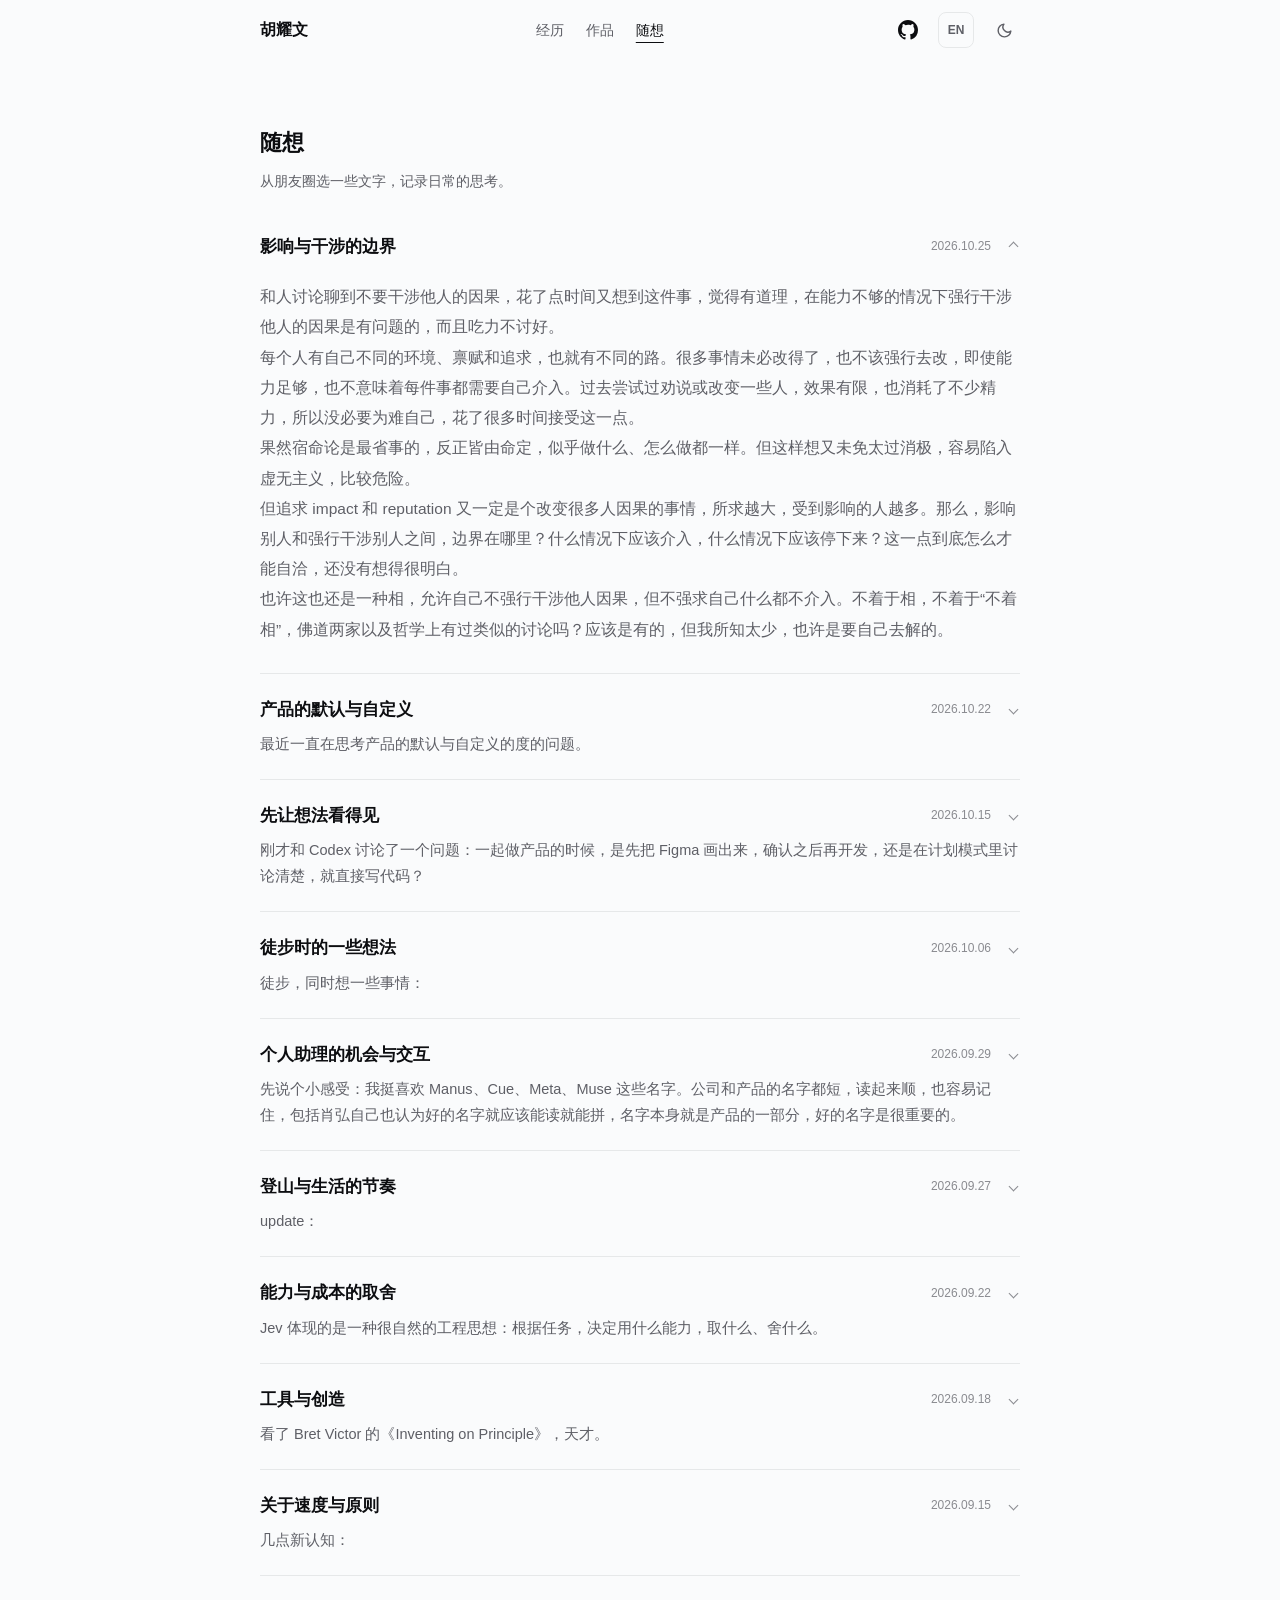
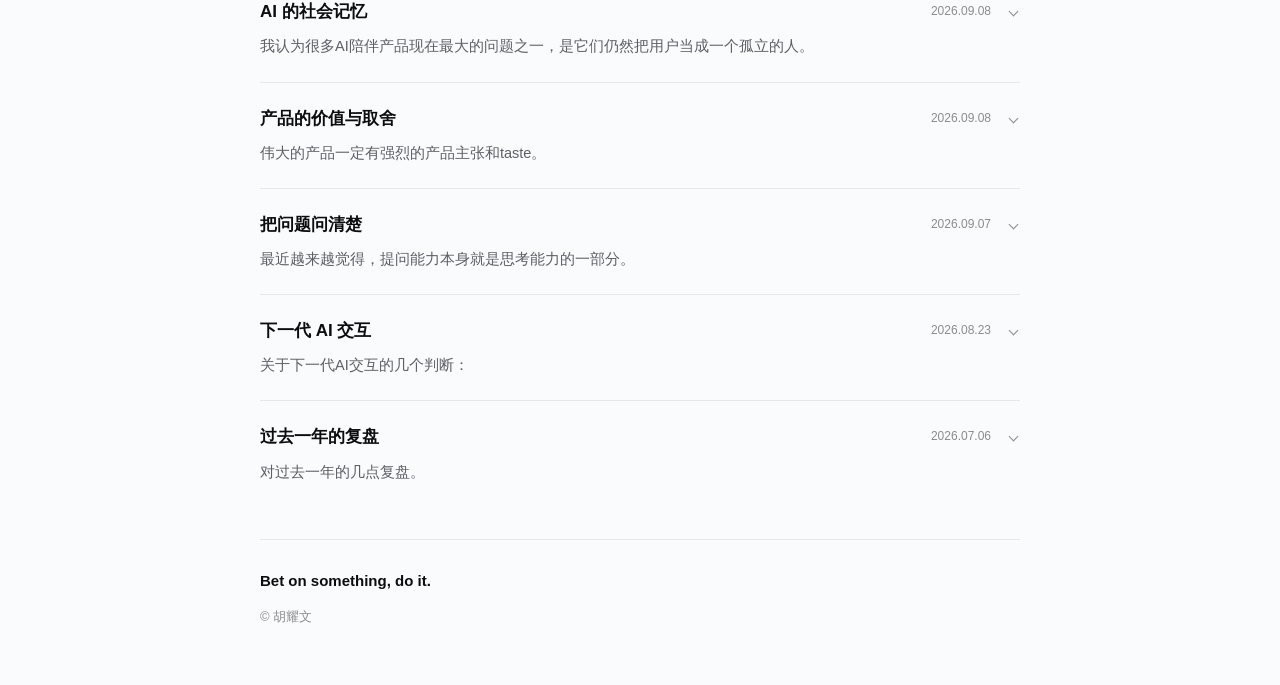
==== thoughts/index.html @ cf6e4b9c "Add GitHub source icon to online pages" ====
<!doctype html>
<html lang="zh-CN">
  <head>
    <meta charset="UTF-8" />
    <meta name="viewport" content="width=device-width, initial-scale=1" />
    <meta name="description" content="从朋友圈选一些文字，记录胡耀文日常的思考。" />
    <title>随想 · 胡耀文</title>
    <!-- assets:start -->
    <link rel="stylesheet" href="/styles/tokens.css?v=f0e6d8321e89" />
    <link rel="stylesheet" href="/styles/base.css?v=58b34f9e78c8" />
    <link rel="stylesheet" href="/styles/layout.css?v=3ab70abe4cf4" />
    <link rel="stylesheet" href="/styles/components.css?v=fc66fae0bd91" />
    <link rel="stylesheet" href="/styles/responsive.css?v=d655d90e8aed" />
    <link rel="stylesheet" href="/styles/editor.css?v=85f72cc7cdc1" />
    <script type="importmap">{"imports":{"/js/components/education.js":"/js/components/education.js?v=c0fd4ed070bd","/js/components/elsewhere.js":"/js/components/elsewhere.js?v=f04473ef3fe8","/js/components/experience.js":"/js/components/experience.js?v=8f7f2b656ea1","/js/components/footer.js":"/js/components/footer.js?v=6c1550f450aa","/js/components/header.js":"/js/components/header.js?v=c771551df5c7","/js/components/hero.js":"/js/components/hero.js?v=8785eb68808b","/js/components/projects.js":"/js/components/projects.js?v=da0c649078fe","/js/components/theme.js":"/js/components/theme.js?v=0080189e8633","/js/components/thoughts.js":"/js/components/thoughts.js?v=fadeb049f061","/js/data.js":"/js/data.js?v=9f3395044285","/js/editor.js":"/js/editor.js?v=6a5486670264","/js/i18n.js":"/js/i18n.js?v=1fff15296297","/js/main.js":"/js/main.js?v=7e9c7d4b2b41","/js/pages.js":"/js/pages.js?v=9f2a9748281f"}}</script>
    <!-- assets:end -->
    <script>
      const savedTheme = localStorage.getItem("theme");
      if (savedTheme === "dark" || savedTheme === "light") document.documentElement.dataset.theme = savedTheme;
    </script>
  </head>
  <body data-page="thoughts">
    <div id="app" style="--editor-accent:#0c0d10;--editor-card-radius:14px;--editor-section-space:64px"><!-- prerender:start -->
    <header class="site-header">
      <nav class="shell nav" aria-label="主导航" data-i18n-aria-label="nav.label">
        <a class="brand" href="/" data-page-link aria-label="胡耀文 · 经历首页" data-i18n="nav.brand" data-i18n-aria-label="nav.home">胡耀文</a>
        <div class="nav-links">
          <a href="/" data-page-link data-i18n="nav.experience">经历</a>
          <a href="/work/" data-page-link data-i18n="nav.work">作品</a>
          <a href="/thoughts/" aria-current="page" data-page-link data-i18n="nav.thoughts">随想</a>
        </div>
        <div class="nav-tools">
          <a class="github-source" href="https://github.com/yaowenhu-pm/yaowenhu-pm.github.io" target="_blank" rel="noopener noreferrer" aria-label="在 GitHub 查看项目源码（新标签页）" title="GitHub · 项目源码"><svg viewBox="0 0 16 16" width="20" height="20" fill="currentColor" aria-hidden="true"><path d="M8 0C3.58 0 0 3.58 0 8c0 3.54 2.29 6.53 5.47 7.59.4.07.55-.17.55-.38 0-.19-.01-.82-.01-1.49-2.01.37-2.53-.49-2.69-.94-.09-.23-.48-.94-.82-1.13-.28-.15-.68-.52-.01-.53.63-.01 1.08.58 1.23.82.72 1.21 1.87.87 2.33.66.07-.52.28-.87.51-1.07-1.78-.2-3.64-.89-3.64-3.95 0-.87.31-1.59.82-2.15-.08-.2-.36-1.02.08-2.12 0 0 .67-.21 2.2.82A7.65 7.65 0 0 1 8 3.86c.68 0 1.36.09 2 .27 1.53-1.04 2.2-.82 2.2-.82.44 1.1.16 1.92.08 2.12.51.56.82 1.27.82 2.15 0 3.07-1.87 3.75-3.65 3.95.29.25.54.73.54 1.48 0 1.07-.01 1.93-.01 2.2 0 .21.15.46.55.38A8.01 8.01 0 0 0 16 8c0-4.42-3.58-8-8-8Z"/></svg></a>
          <button class="language-toggle" type="button" aria-label="Switch to English" lang="en" title="Switch to English">EN</button>

    <button class="theme-toggle" type="button" aria-label="切换深浅色模式" data-i18n-aria-label="theme.label">
      <svg class="icon-moon" width="17" height="17" viewBox="0 0 24 24" fill="none" stroke="currentColor" stroke-width="2" stroke-linecap="round" stroke-linejoin="round" aria-hidden="true"><path d="M21 12.79A9 9 0 1 1 11.21 3 7 7 0 0 0 21 12.79z"/></svg>
      <svg class="icon-sun" width="17" height="17" viewBox="0 0 24 24" fill="none" stroke="currentColor" stroke-width="2" stroke-linecap="round" stroke-linejoin="round" aria-hidden="true"><circle cx="12" cy="12" r="4"/><path d="M12 2v2M12 20v2M4.93 4.93l1.41 1.41M17.66 17.66l1.41 1.41M2 12h2M20 12h2M4.93 19.07l1.41-1.41M17.66 6.34l1.41-1.41"/></svg>
    </button>
        </div>
      </nav>
    </header><main>
    <section id="thoughts" class="shell section thoughts" aria-labelledby="thoughts-title">
      <div class="section-heading">
        <h1 id="thoughts-title" data-i18n="thoughts.title">随想</h1>
        <p class="thoughts-intro" data-i18n="thoughts.intro">从朋友圈选一些文字，记录日常的思考。</p>
        <p class="thoughts-language-note" data-english-only data-i18n="thoughts.languageNote" hidden>英文由中文原文翻译。</p>
      </div>
      <div class="thought-list">
      <article class="thought-item" lang="zh-CN">
        <details class="thought" id="note-20261025-aa5dc865" open>
          <summary class="thought-summary">
            <span class="thought-heading">
              <span class="thought-title">影响与干涉的边界</span>
              <time datetime="2026-10-25">2026.10.25</time>
              <span class="thought-chevron" aria-hidden="true"></span>
            </span>
            <span class="thought-excerpt">和人讨论聊到不要干涉他人的因果，花了点时间又想到这件事，觉得有道理，在能力不够的情况下强行干涉他人的因果是有问题的，而且吃力不讨好。</span>
          </summary>
          <div class="thought-body">和人讨论聊到不要干涉他人的因果，花了点时间又想到这件事，觉得有道理，在能力不够的情况下强行干涉他人的因果是有问题的，而且吃力不讨好。
每个人有自己不同的环境、禀赋和追求，也就有不同的路。很多事情未必改得了，也不该强行去改，即使能力足够，也不意味着每件事都需要自己介入。过去尝试过劝说或改变一些人，效果有限，也消耗了不少精力，所以没必要为难自己，花了很多时间接受这一点。
果然宿命论是最省事的，反正皆由命定，似乎做什么、怎么做都一样。但这样想又未免太过消极，容易陷入虚无主义，比较危险。
但追求 impact 和 reputation 又一定是个改变很多人因果的事情，所求越大，受到影响的人越多。那么，影响别人和强行干涉别人之间，边界在哪里？什么情况下应该介入，什么情况下应该停下来？这一点到底怎么才能自洽，还没有想得很明白。
也许这也还是一种相，允许自己不强行干涉他人因果，但不强求自己什么都不介入。不着于相，不着于“不着相”，佛道两家以及哲学上有过类似的讨论吗？应该是有的，但我所知太少，也许是要自己去解的。</div>
        </details>
      </article>
      <article class="thought-item" lang="zh-CN">
        <details class="thought" id="note-20261022-c4b2ccc4">
          <summary class="thought-summary">
            <span class="thought-heading">
              <span class="thought-title">产品的默认与自定义</span>
              <time datetime="2026-10-22">2026.10.22</time>
              <span class="thought-chevron" aria-hidden="true"></span>
            </span>
            <span class="thought-excerpt">最近一直在思考产品的默认与自定义的度的问题。</span>
          </summary>
          <div class="thought-body">最近一直在思考产品的默认与自定义的度的问题。
过去我们一直习惯于产品已经被定义好用户来使用，但这真的是对的吗？
今天开发和测试的成本已经极大降低了，我们是否有能力让产品留给用户一部分自定义的权利呢？允许用户在一定范围内选择自己想要的样式和设计，和过去的推荐算法一样，用户本身也是产品的一部分，但我们把一个个人标签和向量化未免又太冷漠，会不会有更好的形式呢？
我想会的。</div>
        </details>
      </article>
      <article class="thought-item" lang="zh-CN">
        <details class="thought" id="note-20261015-4c8ef45b">
          <summary class="thought-summary">
            <span class="thought-heading">
              <span class="thought-title">先让想法看得见</span>
              <time datetime="2026-10-15">2026.10.15</time>
              <span class="thought-chevron" aria-hidden="true"></span>
            </span>
            <span class="thought-excerpt">刚才和 Codex 讨论了一个问题：一起做产品的时候，是先把 Figma 画出来，确认之后再开发，还是在计划模式里讨论清楚，就直接写代码？</span>
          </summary>
          <div class="thought-body">刚才和 Codex 讨论了一个问题：一起做产品的时候，是先把 Figma 画出来，确认之后再开发，还是在计划模式里讨论清楚，就直接写代码？
我还是倾向于，新页面、新流程，先看原型。
很多讨论其实是不直观的。同样一句“上传材料之后进入研究”，我想象的页面和 AI 理解的页面，可能差了很远。文字上都觉得说清楚了，真正看到东西，才发现这里不对，那里也不顺。
而且有些需求，确实要看到、用到之后，才知道自己想要什么。入口放在哪里，哪些信息应该先出现，点完之后下一步做什么，亲手走一遍，比来回解释容易得多。
但也没必要什么都先画 Figma。改个文案、调个间距，直接改了看就好。AI 对话、文件处理这些，则要尽早拿真实材料跑。原型里的回答可以很漂亮，真正上传自己的文件之后好不好用，还得另外验证。
所以我现在比较认可的方式是：先说清楚目标，把接下来要做的那一段画出来，串起一条能体验的流程，确认之后开发，再用真实功能验收。小步往前走，不用等整个产品都设计完。
AI 把实现的速度提上来之后，我觉得产品经理更需要练习具化：把一句话里的想法，变成双方都能看见、能操作、能判断的东西。
抽象很重要，具化也很重要。很多分歧，放到一个具体页面上，就容易聊清楚了。</div>
        </details>
      </article>
      <article class="thought-item" lang="zh-CN">
        <details class="thought" id="note-20261006-45f0113c">
          <summary class="thought-summary">
            <span class="thought-heading">
              <span class="thought-title">徒步时的一些想法</span>
              <time datetime="2026-10-06">2026.10.06</time>
              <span class="thought-chevron" aria-hidden="true"></span>
            </span>
            <span class="thought-excerpt">徒步，同时想一些事情：</span>
          </summary>
          <div class="thought-body">徒步，同时想一些事情：
1. 山是爬不完的，顶点不是终点。此山更在重山外。
2. 终于知道登山棍有什么用了。
3. 人类住在平原果然是有道理的。
4. 人生可以有很多条支线，但在某个当下，有且只能有一条主线，注意力是有限的。
5. 除了喜欢擅长相信，还有什么比较重要呢，也许是心气和运气吧。
6. 为结果负责，不是过程。
7. 要解的问题越清晰越好，需求越清晰越好，能想清楚就一定能写清楚，模糊的问题只能得到模糊的回答。
8. 抽象是一种很重要的能力，具化则是一种更重要的能力。
9. 不同领域的人做的事情其实差不太多，从不同的方向去触碰和拓展人类和世界的边界。
10. 模型的三驾马车是数据、算力、算法，对个人是环境、智商、方法论，对组织是资源、人才、文化。
11. 组织内context共享是一个极有价值，一定需要也一定会被解的产品和工程问题。同时，这也是一个管理问题。
12. 怎么才能更好地提高沟通效率呢？A2A是一个好解法吗？
13. 陆铭老师也许是对的，在集聚中走向平衡，取消户籍限制，发展超大城市，人口进一步流动，这样中西部才会人口变少而人均资源变多，进而达到各区域人均GDP的平衡。
14. 搭建全球范围内的车联网，车之间可以互相通信并知道对方的位置，尽可能采用成熟的全自动驾驶，或许会是一个解决运力分配和堵车问题的好的解法，当然，像国庆这种集中出行也还是会堵，但我们也许可以比较好地解大部分场景和大部分问题。btw，一个也许更有想象力的问题，什么时候汽车这种交通工具才能消失掉？</div>
        </details>
      </article>
      <article class="thought-item" lang="zh-CN">
        <details class="thought" id="note-20260929-0201ff77">
          <summary class="thought-summary">
            <span class="thought-heading">
              <span class="thought-title">个人助理的机会与交互</span>
              <time datetime="2026-09-29">2026.09.29</time>
              <span class="thought-chevron" aria-hidden="true"></span>
            </span>
            <span class="thought-excerpt">先说个小感受：我挺喜欢 Manus、Cue、Meta、Muse 这些名字。公司和产品的名字都短，读起来顺，也容易记住，包括肖弘自己也认为好的名字就应该能读就能拼，名字本身就是产品的一部分，好的名字是很重要的。</span>
          </summary>
          <div class="thought-body">先说个小感受：我挺喜欢 Manus、Cue、Meta、Muse 这些名字。公司和产品的名字都短，读起来顺，也容易记住，包括肖弘自己也认为好的名字就应该能读就能拼，名字本身就是产品的一部分，好的名字是很重要的。
产品本身，我相信移动端一定会出现一个很大的个人助理机会，但我还不确定是不是现在。需求肯定存在，问题是当下的能力、成本和使用习惯，是否已经足以支撑它成为一个大众产品。对 Meta 这样的大厂来说，现在投入也合理，它有资源提前做产品、培养市场。但从眼下的商业化来看，企业和开发者场景的付费逻辑还是更清晰，尤其是 Anthropic。
Meta 的优势是它已经掌握了社交入口，有机会把现有用户带到 Muse。但有入口和能把个人助理跑出来，仍然是两件事，这个还需要继续看。
我也不认为 Codex、Claude Code 这类产品在 PC 上形成的使用范式，可以直接搬到移动端。它们最初切的是高价值工作场景，用户有明确任务，也愿意花时间使用和检查结果。手机上的日常需求更碎，用户未必愿意用同样的方式和 AI 打交道。
与此同时，我还在想另一个问题：AI 时代的“抖音”在哪里？移动互联网的大机会不只来自效率工具，也来自娱乐和社交。AI 的消费产品如果始终围绕“帮我省时间”，可能还没有覆盖全部机会。视频也未必是最后的形态，AI 会不会带来一种新的、让人愿意参与的体验？这个我还没想清楚。
Cue 里面，我很认同让 Agent 拥有持续身份这件事。它可以有自己的邮箱、电话、账户和预算，在授权范围内注册服务、联系别人、推进事务。这样它才能持续参与外部世界。这也会把问题推向人与 Agent 的关系：如果 Agent 的能力越来越强，数量又远多于人，我们该怎么与它们协作和相处？
但多 Agent 群聊这个交互，我暂时没太理解。什么事情需要我把几个 Agent 拉进群里聊？用户真的喜欢看它们互相讨论吗？
对我来说，更自然的方式是把任务委托出去，它做完以后给我结果，遇到需要我决定的地方再来找我。内部可以由多个 Agent 分工，但我未必需要参与它们的协作过程。就像思考链，刚开始可能会看，熟悉之后也不会一直盯着。需要时能查看过程，我觉得有价值；把过程变成日常需要关注的内容，就未必了。
二维码也是类似的问题。如果我已经到了餐厅，再扫码让 Agent 点餐，它比现有方式好在哪里？我更期待的是：它了解我的口味和忌口，帮我选一家餐厅，提前订好位置或餐，后面有变更也能继续处理。
所以我猜，二维码可能只是 Cue 选的一个切入口。它更大的方向，应该是让各种服务变得对 Agent 友好。网站、小程序、二维码、API、MCP，都可以是服务入口；扫过一次建立联系之后，也可以长期保留，不必每次到现场重新开始。
人表达需求，Agent 去发现、选择和使用服务，替人完成原来需要在不同图形界面里操作的事情。我觉得这比“每个二维码背后放一个 Agent”本身更值得关注。
​以上为口述内容，由codex整理。</div>
        </details>
      </article>
      <article class="thought-item" lang="zh-CN">
        <details class="thought" id="note-20260927-4be61e04">
          <summary class="thought-summary">
            <span class="thought-heading">
              <span class="thought-title">登山与生活的节奏</span>
              <time datetime="2026-09-27">2026.09.27</time>
              <span class="thought-chevron" aria-hidden="true"></span>
            </span>
            <span class="thought-excerpt">update：</span>
          </summary>
          <div class="thought-body">update：
遇见同学们在唱歌，真好，时间很重要，有很多事情要做，但也许应该留一些时间去浪费，不然生活就太没意思了。Work while you work, play while you play.
去爬山，想到工作也许就像登山一样，知道哪里急哪里缓，用什么样的节奏，和谁一起登山。
快好还是慢好呢，不知道，因为大家要登的山不一样呀。
某个路口堵着呢，就像是技术或者别的什么门槛，要么花钱买票（人、技术、渠道、关系、资源），要么换条路绕过去，也许还有索道什么的。
有的山可能是没有这样的路口的，有的山可能很多，上山也可能不止一条路，下山也是。
此外收到了脉脉送的中秋礼盒，咖啡杯，还有一只LABUBU！开心～</div>
        </details>
      </article>
      <article class="thought-item" lang="zh-CN">
        <details class="thought" id="note-20260922-0e8a1930">
          <summary class="thought-summary">
            <span class="thought-heading">
              <span class="thought-title">能力与成本的取舍</span>
              <time datetime="2026-09-22">2026.09.22</time>
              <span class="thought-chevron" aria-hidden="true"></span>
            </span>
            <span class="thought-excerpt">Jev 体现的是一种很自然的工程思想：根据任务，决定用什么能力，取什么、舍什么。</span>
          </summary>
          <div class="thought-body">Jev 体现的是一种很自然的工程思想：根据任务，决定用什么能力，取什么、舍什么。
有些事情传统软件工程已经优化得很好，甚至不应该用模型。有些事情需要理解语义，但可选动作有限，可以用专门的模型判断。碰到复杂推理和未知情况，再调用更强的能力。
这和公司里的分工很像：能在一线解决的事情就地处理，解决不了的再往上交。什么事情都上报老板，公司很难高效运转。Agent 也没有必要每一步都调用最强的模型。
GUI 也是一个很好的联想。按钮、菜单、表单，通过图形界面把有限的选择呈现给人。人看当前状态，判断一下、点击一下、填写一下，再继续。Agent 也可以利用这样的结构。
但按钮是固定的，该点哪个仍然依赖 context。它要知道正在做什么、之前发生了什么、这一步希望得到什么结果。问题和选项本身，也需要被认真定义。
当这些判断今天做一万次，明天再做一万次，取舍和优化就变得重要了。想让顶级智能每个人都能用到，必须考虑成本。
准确说，不应该叫便宜，应该叫经济。把可靠性、延迟、出错和维护一起算进去，让足够好的能力能够被高频使用，才会带来普及。</div>
        </details>
      </article>
      <article class="thought-item" lang="zh-CN">
        <details class="thought" id="note-20260918-89e49c6d">
          <summary class="thought-summary">
            <span class="thought-heading">
              <span class="thought-title">工具与创造</span>
              <time datetime="2026-09-18">2026.09.18</time>
              <span class="thought-chevron" aria-hidden="true"></span>
            </span>
            <span class="thought-excerpt">看了 Bret Victor 的《Inventing on Principle》，天才。</span>
          </summary>
          <div class="thought-body">看了 Bret Victor 的《Inventing on Principle》，天才。
他能察觉那些大家早已习惯、甚至不再认为是问题的限制，又能亲手做出一个不同的世界，让你看见：原来不必如此。
“创作者需要与正在创造的东西建立即时联系。”好的工具让人看见变化，也让想法在尝试中生长。很多想法没能成为现实，可能只是工具让它们太难被表达。
我们一直在问：“怎样让 AI 更顺畅地完成任务？”沿着 Bret 的思路，还应该追问：这个工具，有没有让人更容易理解、尝试，并产生原本不会产生的想法？</div>
        </details>
      </article>
      <article class="thought-item" lang="zh-CN">
        <details class="thought" id="note-20260915-1e206bc0">
          <summary class="thought-summary">
            <span class="thought-heading">
              <span class="thought-title">关于速度与原则</span>
              <time datetime="2026-09-15">2026.09.15</time>
              <span class="thought-chevron" aria-hidden="true"></span>
            </span>
            <span class="thought-excerpt">几点新认知：</span>
          </summary>
          <div class="thought-body">几点新认知：
1.不要错误估计做到高标准真正需要的时间。
2.速度应该用于验证方向，而不是强迫复杂事情在不现实的时间里成熟。
3.克制不是原则，明确自己相信什么之后做出的取舍才是原则。
4.原则是为目标服务的；当维护原则本身开始压过目标，原则就变成了相。</div>
        </details>
      </article>
      <article class="thought-item" lang="zh-CN">
        <details class="thought" id="note-20260908-ba5f0f86">
          <summary class="thought-summary">
            <span class="thought-heading">
              <span class="thought-title">AI 的社会记忆</span>
              <time datetime="2026-09-08">2026.09.08</time>
              <span class="thought-chevron" aria-hidden="true"></span>
            </span>
            <span class="thought-excerpt">我认为很多AI陪伴产品现在最大的问题之一，是它们仍然把用户当成一个孤立的人。</span>
          </summary>
          <div class="thought-body">我认为很多AI陪伴产品现在最大的问题之一，是它们仍然把用户当成一个孤立的人。
现在的AI会记住用户喜欢什么、讨厌什么、叫什么名字，以及过去说过什么，这些可以被称为个人记忆。但真实的人并不是一个固定的profile，更像是一个不断处于各种关系中的节点。
马克思说人的本质不是单个人所固有的抽象物，在其现实性上，它是一切社会关系的总和。这句话放到AI产品上，可能有一个很直接的启发：下一代AI需要理解的，也许不只是“用户是谁”，而是他正在和谁发生关系，在这段关系中承担什么角色，这段关系过去发生过什么，又正在如何变化。
所以比个人记忆更高级的，可能是社会记忆。
AI不仅知道“我喜欢AI”，还应该逐渐理解“我现在和谁一起工作，他们分别负责什么，我对谁有信任，我和谁存在分歧，这段关系过去发生过什么变化”，甚至知道“我在不同关系中分别承担什么角色”。这才是真正的social context。
同一个人在面对朋友、父母、老板、恋人时，并不是完全相同的自己。一个人是谁，也不应该只由年龄、职业、兴趣和历史聊天记录定义，而是在不同的关系、角色、场景和时间中不断变化。
所以我认为，下一代AI的context不应该只是用户历史聊天记录，而应该逐渐变成：
用户×人物×关系×场景×时间×目标
这背后可能对应着AI理解能力的一次跃迁：
从理解文本，到理解人，再到理解人所处的关系。
互联网时代，我们习惯把人抽象成用户；但AI如果真的要成为长期存在于人生活中的智能体，它最终需要理解的，可能不是一个静态的user profile，而是一个不断变化的、由社会关系构成的人。
人的本质不是一组标签，人的context也不应该只是一段聊天记录。</div>
        </details>
      </article>
      <article class="thought-item" lang="zh-CN">
        <details class="thought" id="note-20260908-bc4adea5">
          <summary class="thought-summary">
            <span class="thought-heading">
              <span class="thought-title">产品的价值与取舍</span>
              <time datetime="2026-09-08">2026.09.08</time>
              <span class="thought-chevron" aria-hidden="true"></span>
            </span>
            <span class="thought-excerpt">伟大的产品一定有强烈的产品主张和taste。</span>
          </summary>
          <div class="thought-body">伟大的产品一定有强烈的产品主张和taste。
但真正需要偏执的，不是对自己每一个判断都偏执，而是对少数核心原则偏执，对事实保持谦逊。
产品最底层的第一性不是简洁、易用或者优雅，而是价值：用户为什么要用你，你到底让他从什么状态变到了什么更好的状态。
简洁和易用其实可以从这里推出来。用户为了获得价值，需要付出时间、学习成本、注意力、操作步骤、决策成本和风险。好的产品，就是尽可能降低这些不必要的成本，把复杂度留给自己，而不是暴露给用户。
除此之外还有一致性、可靠性和取舍。一个产品应该让用户逐渐形成稳定的预期，应该在关键时刻值得信任，也必须明确知道什么不做。产品永远有trade-off，taste很大一部分就是知道应该牺牲什么。
优雅反而不是第一性。优雅更像是这些东西都做对以后自然出现的结果：背后极其复杂，但用户用起来觉得本来就应该这样。
所以伟大的产品不一定都有乔布斯式的个人风格，但一定有鲜明的选择。
对原则偏执，对事实谦逊。</div>
        </details>
      </article>
      <article class="thought-item" lang="zh-CN">
        <details class="thought" id="note-20260907-e3441f9f">
          <summary class="thought-summary">
            <span class="thought-heading">
              <span class="thought-title">把问题问清楚</span>
              <time datetime="2026-09-07">2026.09.07</time>
              <span class="thought-chevron" aria-hidden="true"></span>
            </span>
            <span class="thought-excerpt">最近越来越觉得，提问能力本身就是思考能力的一部分。</span>
          </summary>
          <div class="thought-body">最近越来越觉得，提问能力本身就是思考能力的一部分。
好问题不一定长，但提问之前往往已经完成了大量思考：我现在在哪、目标是什么、有什么约束、自己的判断是什么、真正不确定的又是什么。
最差的问题是把一个巨大的模糊问题直接扔给别人，让别人替自己定义问题。
好问题则是自己已经走了很远，只剩下一个真正不知道的地方。
context+goal+constraint+hypothesis+ask，很多时候问题问清楚了，答案已经出来一半了。</div>
        </details>
      </article>
      <article class="thought-item" lang="zh-CN">
        <details class="thought" id="note-20260823-848af7ee">
          <summary class="thought-summary">
            <span class="thought-heading">
              <span class="thought-title">下一代 AI 交互</span>
              <time datetime="2026-08-23">2026.08.23</time>
              <span class="thought-chevron" aria-hidden="true"></span>
            </span>
            <span class="thought-excerpt">关于下一代AI交互的几个判断：</span>
          </summary>
          <div class="thought-body">关于下一代AI交互的几个判断：
1. context的终局问题可能不是不够长，而是太多。
当AI可以持续读取屏幕、语音、位置、邮件、日历和历史行为后，核心能力会从context length转向context selection：什么该记，什么该忘，什么该在此刻被想起。
2. ignore可能是agent最重要的能力之一。
环境智能体每天可以感知海量事件，但真正值得提醒人的可能只有几个。知道什么时候不说话、不行动，可能比回答得更聪明更难。
3. 推荐系统之后，可能会出现attention system。
推荐系统解决“海量内容里什么值得看”，attention system解决“海量context里什么值得进入人的注意力”。前者分发内容，后者分发注意力，甚至决定行动。
4. 端侧模型的重要价值可能不是回答问题，而是成为context gateway。
持续感知、筛选和压缩环境信息，决定什么直接忘掉、什么进入memory、什么值得调用更强的模型。
5. agent UX的核心不是conversation，而是autonomy。
从observe、suggest、prepare到act，真正需要设计的是：AI应该自主到什么程度，以及在哪一步把控制权交还给人。
某种意义上，下一阶段竞争的不只是模型有多聪明，而是谁能把无限context压缩成正确的memory、attention和action。</div>
        </details>
      </article>
      <article class="thought-item" lang="zh-CN">
        <details class="thought" id="note-20260706-d5cb9a01">
          <summary class="thought-summary">
            <span class="thought-heading">
              <span class="thought-title">过去一年的复盘</span>
              <time datetime="2026-07-06">2026.07.06</time>
              <span class="thought-chevron" aria-hidden="true"></span>
            </span>
            <span class="thought-excerpt">对过去一年的几点复盘。</span>
          </summary>
          <div class="thought-body">对过去一年的几点复盘。
1. 小步迭代
2. 选对方向
3. 大胆下注
4. 积极主动
5. 要事为先
6. 快速调整
7. 保持好奇
一个一个聊吧。
小步迭代是传统互联网的经典方法论，在我这里更想说的是很多事情在想清楚之前，先做，做才有结果，做才有反馈，只有个想法是永远成不了事的，尤其是今天，模型几乎给了人言出法随的能力，好问题几乎就等于好答案。
选对方向其实还是选择问题，选择大于努力，拆开来看需要选的很多，timing、产品、市场、行业、老板、团队、投资，etc，回到小步迭代，很多时候对不对谁知道呢，必须 bet。
这也就是大胆下注，赌一件事能成，然后撬动所有能撬动的资源去做，都不敢下注怎么配赢。
积极主动和要事为先两条都是《高效能人士的七个习惯》里的，虽然书名很蠢，一些原则还是有用的，凡事想要的就要争，不争怎么知道能不能拿到，能不能做成。要事为先这点在工作里面体会比较深，可以很忙，完全不忙说明没什么好的机会，但绝不能太忙，对一个人和一家公司都是，要有埋头做事的时间和人，也必须要有抬头看路的时间和人。
快速调整，准确地说应该是快速试错、快速验证、快速调整，错了就认，反复撞墙不认错是不明智的。
保持好奇，对世界充满好奇才有做出好的产品的可能性，乔布斯讲“Stay Hungry, Stay Foolish”，也许应该加上——Stay Curious。
我把这些思考陆续整理成了一份《AI Product Playbook》，希望持续沉淀自己对 AI 产品、AI Agent和产品方法论的理解，也欢迎交流。
GitHub：
https://github.com/Diefeng-Hu/ai-product-playbook</div>
        </details>
      </article></div>
      <template id="thoughts-english-data">{"note-20261025-aa5dc865":{"sourceHash":"34327883cc13ae5da20239eb930d3c7dff2267ab6f1552c00a9dc11d7cd663b1","title":"The boundary between influence and interference","content":"In a conversation, the idea of not interfering with other people's karma came up. I spent some more time thinking about it and felt it made sense: forcing your way into other people's cause and effect when you lack the ability to help is problematic, and often thankless.\n\nEveryone has a different environment, different aptitudes, and different pursuits, so each person has a different path. Many things may be beyond our power to change, and we should not force them to change. Even having enough ability does not mean we need to get involved in everything. I have tried persuading or changing some people in the past, with limited results and considerable energy spent. There is no need to make things hard for myself. It took me a long time to accept that.\n\nFatalism really is the most convenient position: if everything is predetermined, then whatever we do, or however we do it, seems to make no difference. But that way of thinking is rather too passive and can easily lead to nihilism, which is dangerous.\n\nYet pursuing impact and reputation necessarily means changing the course of many people's lives. The greater the ambition, the more people are affected. So where is the boundary between influencing others and forcibly interfering with them? When should we get involved, and when should we stop? I have not yet worked out how to reconcile these things.\n\nPerhaps this, too, is an attachment to form: allow myself not to force my way into other people's karma, without insisting that I must never get involved in anything. Do not cling to form, and do not cling to \"not clinging to form.\" Have Buddhism, Daoism, or philosophy discussed similar questions? I imagine they have, but I know too little. Perhaps this is something I need to work through myself."},"note-20261022-c4b2ccc4":{"sourceHash":"81599a5920e8010ecf753817624d009ae35eb811a708ad5ed1e62cd147e523df","title":"Defaults and customization in products","content":"Lately, I have been thinking about the balance between defaults and customization in products.\n\nWe have long been used to products being defined in advance for users to use. But is that really right?\n\nToday, the costs of development and testing have fallen dramatically. Could we give users some power to customize a product? Let them choose, within certain limits, the styles and designs they want. Just as with recommendation algorithms in the past, users themselves are part of the product. But reducing people to labels and vectors feels rather cold. Could there be a better form?\n\nI think there will be."},"note-20261015-4c8ef45b":{"sourceHash":"ac3bd6ec7b7d1d08e3d13f37b53c8e9582717512843930328b18cdee49398586","title":"Make the idea visible first","content":"I was just discussing a question with Codex: when we build a product together, should we first draw it in Figma and confirm it before development, or talk it through in planning mode and go straight to code?\n\nFor new pages and new flows, I still prefer to see a prototype first.\n\nMany discussions are hard to picture. Given the same sentence, \"Upload the materials, then start the research,\" the page I imagine and the page AI understands may be very different. The words seem clear, but once we see something concrete, we discover that this part is wrong and that part feels awkward.\n\nSome needs only become clear after we have seen and used something. Where should the entry point go? What information should appear first? What happens after a click? Walking through it yourself is much easier than explaining it back and forth.\n\nBut not everything needs to start in Figma. For a copy change or spacing adjustment, just make the change and look at it. For AI conversations and file processing, use real materials as early as possible. A prototype can show beautiful answers; whether the product works well with your own files still needs a separate test.\n\nThe approach I now favor is to clarify the goal, sketch the next part we are going to build, connect it into a flow we can experience, confirm it, then develop it and test the actual functionality. Move forward in small steps. There is no need to design the entire product first.\n\nAs AI makes implementation faster, I think product managers need more practice making things concrete: turning an idea expressed in one sentence into something both sides can see, operate, and judge.\n\nAbstraction matters, and so does making things concrete. Many disagreements become easier to discuss when they are put on an actual page."},"note-20261006-45f0113c":{"sourceHash":"9ca7c99b748bf18e70b6d8ceb789098d55f3f46bdbd9e1cca76ff3d080626950","title":"Some thoughts while hiking","content":"Hiking, and thinking about a few things:\n\n1. There will always be more mountains to climb. A summit is not the finish line; beyond this mountain are still more mountains.\n\n2. I finally understand what trekking poles are for.\n\n3. There really is a reason people live on plains.\n\n4. Life can have many side quests, but at any given moment there can be only one main quest. Attention is limited.\n\n5. Beyond what you love, what you are good at, and what you believe in, what else matters? Perhaps spirit and luck.\n\n6. Take responsibility for the result, not just the process.\n\n7. The clearer the problem and the requirements, the better. If you can think it through, you can write it clearly. Vague questions produce vague answers.\n\n8. Abstraction is an important ability. Making things concrete is an even more important one.\n\n9. People in different fields are doing much the same thing: approaching and expanding the boundaries of humanity and the world from different directions.\n\n10. The three drivers of models are data, compute, and algorithms. For individuals, they are environment, intelligence, and methodology. For organizations, resources, talent, and culture.\n\n11. Sharing context within organizations is an extremely valuable product and engineering problem that needs to be solved and will be solved. It is also a management problem.\n\n12. How can we make communication more efficient? Is A2A a good answer?\n\n13. Professor Lu Ming may be right: moving toward balance through greater concentration. Remove household-registration restrictions, develop megacities, and allow people to move more freely. Central and western regions would then have fewer people and more resources per person, helping bring per-capita GDP across regions into balance.\n\n14. A global connected-vehicle network, where vehicles communicate and know one another's positions, combined with mature fully autonomous driving wherever possible, might help with transport allocation and congestion. Peak holiday travel would still cause jams, but perhaps we could solve most problems in most situations. By the way, a more imaginative question: when might cars as a form of transportation disappear altogether?"},"note-20260929-0201ff77":{"sourceHash":"fd1d7ec13cf7364c51642e934fb3d5a2d76e05a472f00d5ddcd23973cebfcdb2","title":"The opportunity and interaction design of personal assistants","content":"A small observation first: I quite like names such as Manus, Cue, Meta, and Muse. The company and product names are short, easy to say, and easy to remember. Xiao Hong also believes a good name should be easy to spell once you hear it. A name is part of the product itself, and a good one matters.\nAs for the product, I believe there will be a major opportunity for personal assistants on mobile, but I am not sure whether the time is now. The demand certainly exists. The question is whether today's capabilities, costs, and habits can support a mass-market product. It makes sense for a company like Meta to invest now: it has the resources to build ahead of demand and cultivate the market. But for monetization today, the willingness to pay is clearer in enterprise and developer use cases, especially for Anthropic.\nMeta's advantage is that it already controls social entry points and may be able to bring existing users to Muse. But having distribution and making a personal assistant work are still two different things. We need to keep watching.\nI also do not think the desktop usage patterns established by products such as Codex and Claude Code can simply be transplanted to mobile. They began with high-value work tasks: users know what they want and are willing to spend time using the tools and checking results. Everyday needs on a phone are more fragmented. People may not want to interact with AI in the same way.\nMeanwhile, I keep thinking about another question: where is the \"Douyin\" of the AI era? The big opportunities in mobile internet were not just productivity tools, but entertainment and social interaction too. If consumer AI products always focus on \"saving me time,\" they may be missing part of the opportunity. Video may not be the final format either. Could AI create a new experience that people want to participate in? I have not thought this through yet.\nOne thing I strongly agree with in Cue is giving agents a persistent identity. An agent can have its own email, phone number, accounts, and budget, and register for services, contact people, and move things forward within its authorization. That lets it participate in the outside world over time. It also raises questions about our relationship with agents: as they become more capable and vastly outnumber us, how should we work and live with them?\nBut I do not yet understand the interaction of a group chat with multiple agents. What would make me bring several agents into a group to talk? Do users really enjoy watching them discuss things with one another?\nFor me, the more natural approach is to delegate a task, get the result when it is done, and be consulted when a decision is needed. Multiple agents can divide the work internally, but I do not necessarily need to participate in their coordination. It is like a chain of thought: you may read it at first, but once you know the tool, you do not keep watching. Being able to inspect the process when needed is valuable; making that process something I have to pay attention to every day may not be.\nQR codes raise a similar question. If I have already arrived at a restaurant, what makes scanning a code so an agent can order better than the current method? What I would rather have is an agent that knows my tastes and dietary restrictions, chooses a restaurant, books a table or orders ahead, and keeps handling any later changes.\nSo my guess is that QR codes are just an initial entry point Cue has chosen. The larger direction should be making services agent-friendly. Websites, mini programs, QR codes, APIs, and MCP can all serve as entry points. Once a connection is established through a scan, it can persist; there is no need to start again on-site each time.\nA person expresses a need. The agent discovers, selects, and uses services, completing tasks that previously required moving between graphical interfaces. I think that is more interesting than the idea of \"putting an agent behind every QR code\" itself.\nThe above was dictated and organized by Codex."},"note-20260927-4be61e04":{"sourceHash":"9f85a7fbc683ec5b7e1d2f7cf2b750cd546b34a035c48b8e8564bae803059062","title":"Mountain climbing and the rhythm of life","content":"Update:\n\nI came across some students singing. It was lovely. Time matters and there is so much to do, but perhaps we should leave some time to waste, or life becomes rather dull. Work while you work, play while you play.\n\nClimbing a mountain made me think that work might be similar: knowing where to hurry, where to slow down, what rhythm to follow, and whom to climb with.\n\nIs fast better, or slow? I do not know. We are all climbing different mountains.\n\nA bottleneck at a junction is like a technical barrier or some other threshold. Either pay for a ticket with people, technology, channels, relationships, or resources, or find another route around it. Perhaps there is even a cable car.\n\nSome mountains may have no such junctions; others may have many. There can be more than one way up, and more than one way down.\n\nI also received a Mid-Autumn Festival gift box from Maimai: a coffee cup, and a LABUBU! That made me happy."},"note-20260922-0e8a1930":{"sourceHash":"d1c0471d52b66bb0e128ff2f86b4519d3e44812c8f0c23986789ec4c8989c8c0","title":"Balancing capability and cost","content":"Jev reflects a very natural engineering idea: let the task determine which capabilities to use, what to keep, and what to give up.\n\nTraditional software engineering has already optimized some tasks so well that they should not use a model at all. Other tasks need semantic understanding but offer only a limited set of actions, so a specialized model can make the judgment. Bring in stronger capabilities when complex reasoning or unfamiliar situations arise.\n\nThis resembles the division of labor in a company: handle what you can on the front line and escalate what you cannot. A company cannot operate efficiently if everything goes to the boss. An agent does not need to call the strongest model at every step either.\n\nThe GUI is another useful analogy. Buttons, menus, and forms present a finite set of choices through a graphical interface. People observe the current state, make a judgment, click or fill something in, and continue. Agents can use this structure too.\n\nBut buttons are fixed; deciding which one to click still depends on context. The agent needs to know what it is doing, what happened earlier, and what result this step should produce. The questions and choices themselves also need to be carefully defined.\n\nWhen these decisions are made ten thousand times today and another ten thousand times tomorrow, trade-offs and optimization matter. If we want everyone to have access to top-level intelligence, we have to consider cost.\n\nMore precisely, it should not be called cheap, but economical. Factor in reliability, latency, errors, and maintenance. Making sufficiently good capabilities affordable for frequent use is what enables widespread adoption."},"note-20260918-89e49c6d":{"sourceHash":"f48a17dbda991da3396f149736f249f70d5e8755a8a8243a9616c17ebfe4b0f9","title":"Tools and creation","content":"I watched Bret Victor's \"Inventing on Principle.\" Genius.\nHe notices limitations that everyone has grown used to, or no longer even sees as problems, and then builds a different world with his own hands, showing you that things do not have to be this way.\n\"Creators need an immediate connection to what they are creating.\" Good tools make changes visible and allow ideas to grow through experimentation. Many ideas may never become real simply because our tools make them too difficult to express.\nWe keep asking, \"How can AI complete tasks more smoothly?\" Following Bret's thinking, we should also ask: does this tool make it easier for people to understand, experiment, and come up with ideas they would otherwise never have had?"},"note-20260915-1e206bc0":{"sourceHash":"20d9c5520d31f799c7c388d4c83dc22a52f7fe9c757174c54e846e88a30c01fd","title":"On speed and principles","content":"A few new realizations:\n1. Do not underestimate how long it really takes to reach a high standard.\n2. Use speed to test your direction, not to force complex things to mature on an unrealistic schedule.\n3. Restraint is not a principle. A principle is a trade-off made after you are clear about what you believe.\n4. Principles serve the goal. When preserving a principle starts to outweigh the goal itself, the principle becomes an attachment to form."},"note-20260908-ba5f0f86":{"sourceHash":"dd93eb4d90f1c7fc4f1842b5a8d84598ae3035231d422a123236d531779b7f01","title":"Social memory for AI","content":"I think one of the biggest problems with many AI companion products is that they still treat the user as an isolated individual.\n\nToday's AI remembers what users like and dislike, their names, and what they have said before. We can call that personal memory. But a real person is not a fixed profile; they are more like a node continually involved in different relationships.\n\nMarx wrote that human essence is not an abstraction inherent in each single individual; in reality, it is the ensemble of social relations. Applied to AI products, this may suggest something quite direct: the next generation of AI may need to understand not just \"who the user is,\" but whom they are interacting with, what role they play in that relationship, what has happened in it, and how it is changing.\n\nWhat comes beyond personal memory may therefore be social memory.\n\nAI should not only know \"I like AI.\" It should gradually understand whom I work with, what each person is responsible for, whom I trust, where I disagree with someone, and how those relationships have changed. It should even understand the different roles I play in different relationships. That is real social context.\n\nThe same person is not exactly the same self when facing friends, parents, a boss, or a partner. Who someone is should not be defined only by age, occupation, interests, and chat history. It changes across relationships, roles, situations, and time.\n\nSo I think the next generation of AI context should move beyond a user's chat history and gradually become:\n\nUser x People x Relationships x Situations x Time x Goals\n\nThis could represent a leap in AI's ability to understand:\n\nFrom understanding text, to understanding people, to understanding the relationships people inhabit.\n\nIn the internet era, we became used to abstracting people into users. But if AI is truly to become a lasting presence in people's lives, what it ultimately needs to understand may be a continually changing person shaped by social relationships, rather than a static user profile.\n\nA person's essence is not a set of labels, and their context should not be merely a chat history."},"note-20260908-bc4adea5":{"sourceHash":"d34ba007eb4a56a445b5ab90dd3a3448163480ac28a87ca34f7c073ebff18717","title":"Product value and trade-offs","content":"Great products have a strong point of view and taste.\nBut the thing to be uncompromising about is not every judgment you make. It is a few core principles, while staying humble before the facts.\nThe most fundamental principle of a product is not simplicity, usability, or elegance. It is value: why should users use it, and from what state does it actually move them to a better one?\nSimplicity and usability follow from that. To obtain value, users pay in time, learning effort, attention, steps, decision-making, and risk. A good product minimizes those unnecessary costs, keeping complexity on its own side rather than exposing it to users.\nConsistency, reliability, and trade-offs matter too. A product should help users develop stable expectations, deserve their trust at important moments, and know clearly what it will not do. Products always involve trade-offs, and a large part of taste is knowing what to sacrifice.\nElegance is not the first principle. It is more like the natural result of getting those things right: enormous complexity behind the scenes, while users feel it should have worked this way all along.\nSo great products do not all need a Steve Jobs-like personal style, but they do need clear choices.\nBe uncompromising about principles and humble before the facts."},"note-20260907-e3441f9f":{"sourceHash":"b4d0d561537e44758f5d73929251d167ffc52178346b24d7f16d4b5108b431fe","title":"Make the question clear","content":"Lately, I increasingly feel that the ability to ask questions is itself part of the ability to think.\nA good question does not have to be long, but a great deal of thinking often happens before it is asked: where am I now, what is the goal, what are the constraints, what is my own judgment, and what am I actually uncertain about?\nThe worst kind of question throws a huge, vague problem at someone else and asks them to define it for you.\nA good question means you have already come a long way and have just one thing left that you genuinely do not know.\nContext + goal + constraint + hypothesis + ask. Often, once the question is clear, you are already halfway to the answer."},"note-20260823-848af7ee":{"sourceHash":"843c62bba64e783efed54d6b9439ae39136950ab4ec5979d25ac766b5dc2d4e8","title":"The next generation of AI interaction","content":"A few thoughts on the next generation of AI interaction:\n\n1. The ultimate context problem may not be that it is too short, but that there is too much of it.\nWhen AI can continuously read screens, speech, location, email, calendars, and past behavior, the key capability shifts from context length to context selection: what to remember, what to forget, and what to recall at this moment.\n\n2. Ignoring may be one of an agent's most important abilities.\nAn ambient agent can perceive vast numbers of events each day, but only a few may be worth bringing to a person's attention. Knowing when not to speak or act may be harder than giving a smarter answer.\n\n3. Attention systems may follow recommendation systems.\nRecommendation systems decide what is worth viewing among vast amounts of content. Attention systems decide what deserves to enter a person's attention from vast amounts of context. The former distribute content; the latter allocate attention and may even determine action.\n\n4. An important role for on-device models may be to serve as a context gateway rather than to answer questions.\nThey can continually perceive, filter, and compress information from the environment, deciding what to forget immediately, what to store in memory, and what merits a call to a stronger model.\n\n5. The core of agent UX is not conversation, but autonomy.\nFrom observing, suggesting, and preparing to acting, what really needs designing is how autonomous AI should be and at what point it should hand control back to a person.\n\nIn a sense, the next stage of competition is not just about how smart a model is, but about who can compress unlimited context into the right memory, attention, and action."},"note-20260706-d5cb9a01":{"sourceHash":"1e66923099317060c6f9e526d55b17e8192521a2acab905e7cac4c051d72f1d3","title":"Looking back on the past year","content":"A few reflections on the past year.\n\n1. Iterate in small steps\n2. Choose the right direction\n3. Make bold bets\n4. Be proactive\n5. Put first things first\n6. Adjust quickly\n7. Stay curious\n\nLet me go through them one by one.\n\nSmall-step iteration is a classic internet-product method. What I mean here is that, in many situations, you should act before you have figured everything out. Action produces results and feedback; an idea alone never gets anything done. This is especially true today, when models have almost given us the ability to turn words directly into reality. A good question almost amounts to a good answer.\n\nChoosing the right direction is really choosing the right problem. Choice matters more than effort. There are many choices within it: timing, product, market, industry, boss, team, investment, and so on. Back to small-step iteration: often, who really knows whether a choice is right? You have to bet.\n\nThat is what making bold bets means: bet that something can work, then bring every resource you can to bear on it. If you do not even dare to bet, how can you expect to win?\n\nBeing proactive and putting first things first both come from \"The 7 Habits of Highly Effective People.\" Although I find the title silly, some of its principles are useful. If you want something, pursue it; otherwise, how will you know whether you can get it or make it happen? I have felt the importance of priorities particularly strongly at work. Being busy is fine; having nothing to do may mean there are no good opportunities. But you must never be too busy. That applies to individuals and companies alike: someone needs time to get their head down and do the work, and someone also needs time to look up and see where things are going.\n\nAdjusting quickly means, more precisely, experimenting quickly, validating quickly, and adjusting quickly. When you are wrong, admit it. Repeatedly hitting the same wall while refusing to acknowledge it is not wise.\n\nStay curious. Curiosity about the world makes it possible to build good products. Steve Jobs said, \"Stay Hungry, Stay Foolish.\" Perhaps we should add: Stay Curious.\n\nI have been gradually collecting these thoughts into an \"AI Product Playbook,\" to keep developing my understanding of AI products, AI agents, and product methods. I would welcome a conversation about it.\n\nGitHub:\nhttps://github.com/Diefeng-Hu/ai-product-playbook"}}</template>
    </section></main>
    <footer class="shell footer">
      <p class="footer-slogan" data-edit="footer.slogan">Bet on something, do it.</p>
      <div class="footer-row">
        <p data-i18n="footer.copyright">© 胡耀文</p>
      </div>
    </footer><!-- prerender:end --></div>
    <script type="module" src="/js/main.js?v=7e9c7d4b2b41"></script>
  </body>
</html>
---- styles/tokens.css ----
:root {
  --accent: var(--editor-accent, #0c0d10);
  --bg: #fafbfc;
  --text: #0c0d10;
  --muted: #5e5f66;
  --light: #8a8b90;
  --fill: rgba(12, 13, 16, 0.04);
  --fill-strong: rgba(12, 13, 16, 0.08);
  --hairline: rgba(12, 13, 16, 0.08);
  --invert-bg: #0c0d10;
  --invert-text: #fafbfc;
  --radius: var(--editor-card-radius, 14px);
  --max: 760px;
  --font: "Inter", ui-sans-serif, -apple-system, BlinkMacSystemFont, "PingFang SC", "Microsoft YaHei", sans-serif;
  color-scheme: light;
}

:root[data-theme="dark"] {
  --bg: #0c0d10;
  --text: #f2f2f3;
  --muted: #9a9a9e;
  --light: #737377;
  --fill: rgba(255, 255, 255, 0.06);
  --fill-strong: rgba(255, 255, 255, 0.12);
  --hairline: rgba(255, 255, 255, 0.12);
  --invert-bg: #f2f2f3;
  --invert-text: #0c0d10;
  color-scheme: dark;
}

@media (prefers-color-scheme: dark) {
  :root:not([data-theme="light"]) {
    --bg: #0c0d10;
    --text: #f2f2f3;
    --muted: #9a9a9e;
    --light: #737377;
    --fill: rgba(255, 255, 255, 0.06);
    --fill-strong: rgba(255, 255, 255, 0.12);
    --hairline: rgba(255, 255, 255, 0.12);
    --invert-bg: #f2f2f3;
    --invert-text: #0c0d10;
    color-scheme: dark;
  }
}
---- styles/base.css ----
* { box-sizing: border-box; }
html { scroll-behavior: smooth; scroll-padding-top: 80px; }
body {
  margin: 0; color: var(--text); background: var(--bg);
  font-family: var(--font); font-size: 17px; line-height: 1.75;
  -webkit-font-smoothing: antialiased; text-rendering: optimizeLegibility;
}
a { color: inherit; text-decoration: none; }
h1, h2, h3, p { margin: 0; }
img { display: block; max-width: 100%; }
@media (prefers-reduced-motion: reduce) {
  html { scroll-behavior: auto; }
  *, *::before, *::after { transition-duration: 0.01ms !important; animation-duration: 0.01ms !important; }
}
---- styles/layout.css ----
.shell { width: min(var(--max), calc(100% - 44px)); margin: 0 auto; }
.site-header {
  position: sticky; top: 0; z-index: 10;
  background: color-mix(in srgb, var(--bg) 88%, transparent);
  backdrop-filter: blur(18px); -webkit-backdrop-filter: blur(18px);
}
.nav { min-height: 60px; display: flex; align-items: center; justify-content: space-between; gap: 16px; }
.hero { display: flex; align-items: flex-start; gap: clamp(44px, 12vw, 104px); padding: 56px 0 8px; }
.hero-copy { flex: 0 1 auto; min-width: 0; }
.section { padding-top: var(--editor-section-space, 64px); }
.section-heading h1, .section-heading h2 { font-size: 22px; font-weight: 700; letter-spacing: -0.01em; line-height: 1.75; margin-bottom: 6px; }
.footer { margin-top: 72px; padding: 28px 0 56px; border-top: 1px solid var(--hairline); }
body[data-page="thoughts"] .footer { margin-top: 32px; }
---- styles/components.css ----
.brand { font-size: 16px; font-weight: 700; letter-spacing: -0.01em; }
.nav-links { display: flex; gap: 22px; color: var(--muted); font-size: 14px; font-weight: 500; }
.nav-links a:hover { color: var(--text); }
.nav-links a[aria-current="page"] { color: var(--text); text-decoration: underline; text-underline-offset: 7px; text-decoration-thickness: 1px; }
.nav-links a:focus-visible { outline: 2px solid var(--text); outline-offset: 5px; border-radius: 2px; }
.nav-tools { display: flex; align-items: center; gap: 14px; }
.theme-toggle {
  display: inline-flex; align-items: center; justify-content: center;
  width: 32px; height: 32px; padding: 0; border: none; border-radius: 50%;
  color: var(--muted); background: none; cursor: pointer;
  transition: color 140ms ease, background-color 140ms ease;
}
.theme-toggle:hover { color: var(--text); background: var(--fill); }
.language-toggle {
  display: inline-flex; align-items: center; justify-content: center;
  min-width: 36px; min-height: 36px; padding: 0 6px; border: 1px solid var(--hairline); border-radius: 8px;
  background: transparent; color: var(--muted); font: 600 12px var(--font); cursor: pointer;
}
.language-toggle:hover { color: var(--text); background: var(--fill); }
.language-toggle:focus-visible, .theme-toggle:focus-visible, .social-icon:focus-visible, .pill:focus-visible {
  outline: 2px solid var(--text); outline-offset: 4px;
}
.icon-sun { display: none; }
:root[data-theme="dark"] .icon-moon { display: none; }
:root[data-theme="dark"] .icon-sun { display: block; }
@media (prefers-color-scheme: dark) {
  :root:not([data-theme="light"]) .icon-moon { display: none; }
  :root:not([data-theme="light"]) .icon-sun { display: block; }
}

h1 { font-size: clamp(30px, 5vw, 40px); font-weight: 700; letter-spacing: -0.015em; line-height: 1.3; margin-bottom: 14px; }
.hero-summary { color: var(--text); font-size: 16.5px; line-height: 1.8; max-width: 34em; }
.hero-summary + .hero-summary { margin-top: 4px; }

.hero-actions { display: flex; flex-wrap: wrap; gap: 12px; align-items: center; margin-top: 28px; }
.hero-socials { position: relative; gap: 10px; margin-top: 22px; }
.social-icon {
  position: relative; display: inline-flex; align-items: center; justify-content: center;
  width: 42px; height: 42px; padding: 9px; border: 1px solid var(--hairline); border-radius: 12px;
  color: var(--muted); background: transparent; cursor: pointer; list-style: none;
  transition: color 140ms ease, background-color 140ms ease;
}
.social-icon svg { width: 22px; height: 22px; flex-shrink: 0; }
.social-icon:hover, .contact-dropdown[open] .social-icon { color: var(--text); background: var(--fill); }
.social-icon::-webkit-details-marker { display: none; }
.social-tooltip {
  position: absolute; top: calc(100% + 8px); left: 50%; transform: translateX(-50%);
  padding: 3px 8px; border-radius: 6px; background: var(--invert-bg); color: var(--invert-text);
  font-size: 12px; white-space: nowrap; pointer-events: none; visibility: hidden; opacity: 0;
}
.social-icon:focus-visible .social-tooltip { visibility: visible; opacity: 1; }
@media (hover: hover) { .social-icon:hover .social-tooltip { visibility: visible; opacity: 1; } }
.hero-socials .contact-dropdown { position: static; }
.contact-dropdown[open] .social-tooltip { visibility: hidden; }
.pill {
  display: inline-flex; align-items: center; gap: 8px; padding: 10px 20px;
  border: none; border-radius: 999px; cursor: pointer;
  font-family: var(--font); font-size: 14px; font-weight: 600;
  transition: opacity 160ms ease, background-color 160ms ease;
}
.pill--dark { background: var(--invert-bg); color: var(--invert-text); }
.pill--dark:hover { opacity: 0.82; color: var(--invert-text); }
.pill--light { background: var(--fill); color: var(--text); }
.pill--light:hover { background: var(--fill-strong); color: var(--text); }

.email-contact { position: relative; }
.email-contact summary { list-style: none; }
.email-contact summary::-webkit-details-marker { display: none; }
.email-panel {
  position: absolute; top: calc(100% + 10px); left: 0; z-index: 5;
  width: min(320px, calc(100vw - 44px)); padding: 18px;
  border: 1px solid var(--hairline); border-radius: var(--radius);
  background: var(--bg); color: var(--text);
}
.email-panel label { display: block; color: var(--muted); font-size: 13px; }
.email-panel input {
  width: 100%; min-width: 0; margin: 6px 0 14px; padding: 8px 10px;
  border: 1px solid var(--hairline); border-radius: 6px;
  background: var(--fill); color: var(--text); font: inherit; font-size: 15px;
}
.email-actions { display: flex; flex-wrap: wrap; align-items: center; gap: 14px; font-size: 14px; }
.email-actions a { text-decoration: underline; text-underline-offset: 3px; }
.email-panel p { margin-top: 12px; color: var(--muted); font-size: 13px; line-height: 1.6; }

.hero-photo { position: relative; width: clamp(170px, 24vw, 200px); aspect-ratio: 1; margin: 8px 0 0; flex-shrink: 0; overflow: hidden; border-radius: 50%; background: var(--fill); }
.hero-photo img { position: absolute; left: -13.3%; top: -20.5%; width: 121%; height: 121%; max-width: none; object-fit: cover; }

.experience-item { padding: 22px 0; border-bottom: 1px solid var(--hairline); }
.experience-item:last-child { border-bottom: none; }
.experience-no { color: var(--light); font-size: 12px; font-weight: 600; letter-spacing: 1.5px; }
.experience-item h3 { margin: 6px 0 8px; font-size: 17px; font-weight: 700; }
.experience-role { color: var(--light); font-size: 14px; font-weight: 500; margin-left: 8px; }
.experience-summary { color: var(--muted); font-size: 15px; line-height: 1.75; }
.experience-item ul { margin: 8px 0 0; padding: 0; list-style: none; }
.experience-item li { color: var(--light); font-size: 14px; line-height: 1.7; }

.rowitem { display: flex; align-items: baseline; gap: 10px; padding: 18px 0; border-bottom: 1px solid var(--hairline); }
.rowitem:last-child { border-bottom: none; }
.rowitem h2, .rowitem h3 { font-size: 16px; font-weight: 600; }
.rowitem p { color: var(--muted); font-size: 14.5px; margin-left: auto; text-align: right; }
.ext {
  display: inline-flex; align-items: center; justify-content: center; align-self: center;
  width: 24px; height: 24px; border-radius: 50%; flex-shrink: 0;
  color: var(--light); background: var(--fill); font-size: 13px;
  transition: background-color 140ms ease, color 140ms ease;
}
.rowitem:hover .ext { color: var(--text); background: var(--fill-strong); }

.education-content p { color: var(--muted); font-size: 15px; }
.education-school { color: var(--text); font-weight: 600; }

.thoughts-intro { color: var(--muted); font-size: 14px; }
.thoughts-language-note { margin-top: 6px; color: var(--light); font-size: 12px; }
.thought-list { margin-top: 18px; }
.thought-item { border-bottom: 1px solid var(--hairline); }
.thought-item:last-child { border-bottom: none; }
.thought { scroll-margin-top: 84px; }
.thought-summary { padding: 22px 0; list-style: none; cursor: pointer; }
.thought-summary::-webkit-details-marker { display: none; }
.thought-summary:focus-visible { outline: 2px solid var(--text); outline-offset: 5px; border-radius: 2px; }
.thought-heading { display: flex; align-items: center; gap: 16px; }
.thought-title { flex: 1; font-size: 17px; font-weight: 600; line-height: 1.6; }
.thought-heading time { color: var(--light); font-size: 12px; font-variant-numeric: tabular-nums; white-space: nowrap; }
.thought-chevron { width: 7px; height: 7px; margin: 0 3px; border: solid var(--light); border-width: 0 1px 1px 0; transform: rotate(45deg); flex-shrink: 0; transition: transform 140ms ease; }
.thought-excerpt { display: -webkit-box; -webkit-box-orient: vertical; -webkit-line-clamp: 2; overflow: hidden; margin-top: 8px; color: var(--muted); font-size: 14.5px; line-height: 1.8; }
.thought-summary:hover .thought-title { color: var(--muted); }
.thought[open] .thought-chevron { transform: rotate(225deg); }
.thought[open] .thought-excerpt { display: none; }
.thought-body { padding: 0 0 28px; white-space: pre-wrap; overflow-wrap: anywhere; color: var(--muted); font-size: 15.5px; line-height: 1.95; }

.footer-slogan { color: var(--text); font-size: 15px; font-weight: 600; margin-bottom: 12px; }
.footer-row { display: flex; align-items: center; justify-content: space-between; gap: 16px; color: var(--light); font-size: 13px; }

.github-source { display: inline-flex; align-items: center; justify-content: center; flex: 0 0 auto; width: 32px; height: 36px; box-sizing: border-box; color: inherit; border-radius: 8px; vertical-align: middle; text-decoration: none; }
.github-source:hover { opacity: .7; }
.github-source:focus-visible { outline: 2px solid currentColor; outline-offset: 3px; }
.github-source svg { display: block; flex: none; }
---- styles/responsive.css ----
@media (max-width: 620px) {
  .nav { gap: 12px; }
  .nav-links { gap: 16px; font-size: 13px; }
  .nav-tools { gap: 6px; }
  :root[data-language="en"] .nav { flex-wrap: wrap; padding: 10px 0; row-gap: 8px; }
  :root[data-language="en"] .nav-links { order: 3; width: 100%; }
  :root[data-language="en"] .nav-tools { margin-left: auto; }
  .hero { flex-direction: column-reverse; gap: 24px; padding-top: 36px; }
  .hero-photo { width: 132px; }
  .section { padding-top: 48px; }
  .experience-item h3 { display: flex; flex-direction: column; gap: 2px; }
  .experience-role { margin-left: 0; }
  .rowitem { flex-wrap: wrap; }
  .rowitem p { margin-left: 0; width: 100%; text-align: left; }
  .footer-row { flex-direction: column; align-items: flex-start; gap: 10px; }
  .thought-heading { display: grid; grid-template-columns: minmax(0, 1fr) auto; column-gap: 12px; row-gap: 3px; }
  .thought-title { font-size: 16px; }
  .thought-heading time { grid-column: 1 / -1; grid-row: 2; }
  .thought-heading .thought-chevron { grid-column: 2; grid-row: 1; }
  .thought-summary { padding: 20px 0; }
  .thought-body { font-size: 15px; }
}

@media (max-width: 380px) {
  .nav { flex-wrap: wrap; padding: 8px 0; row-gap: 8px; }
  .nav-links { order: 3; width: 100%; }
  .nav-tools { margin-left: auto; }
}
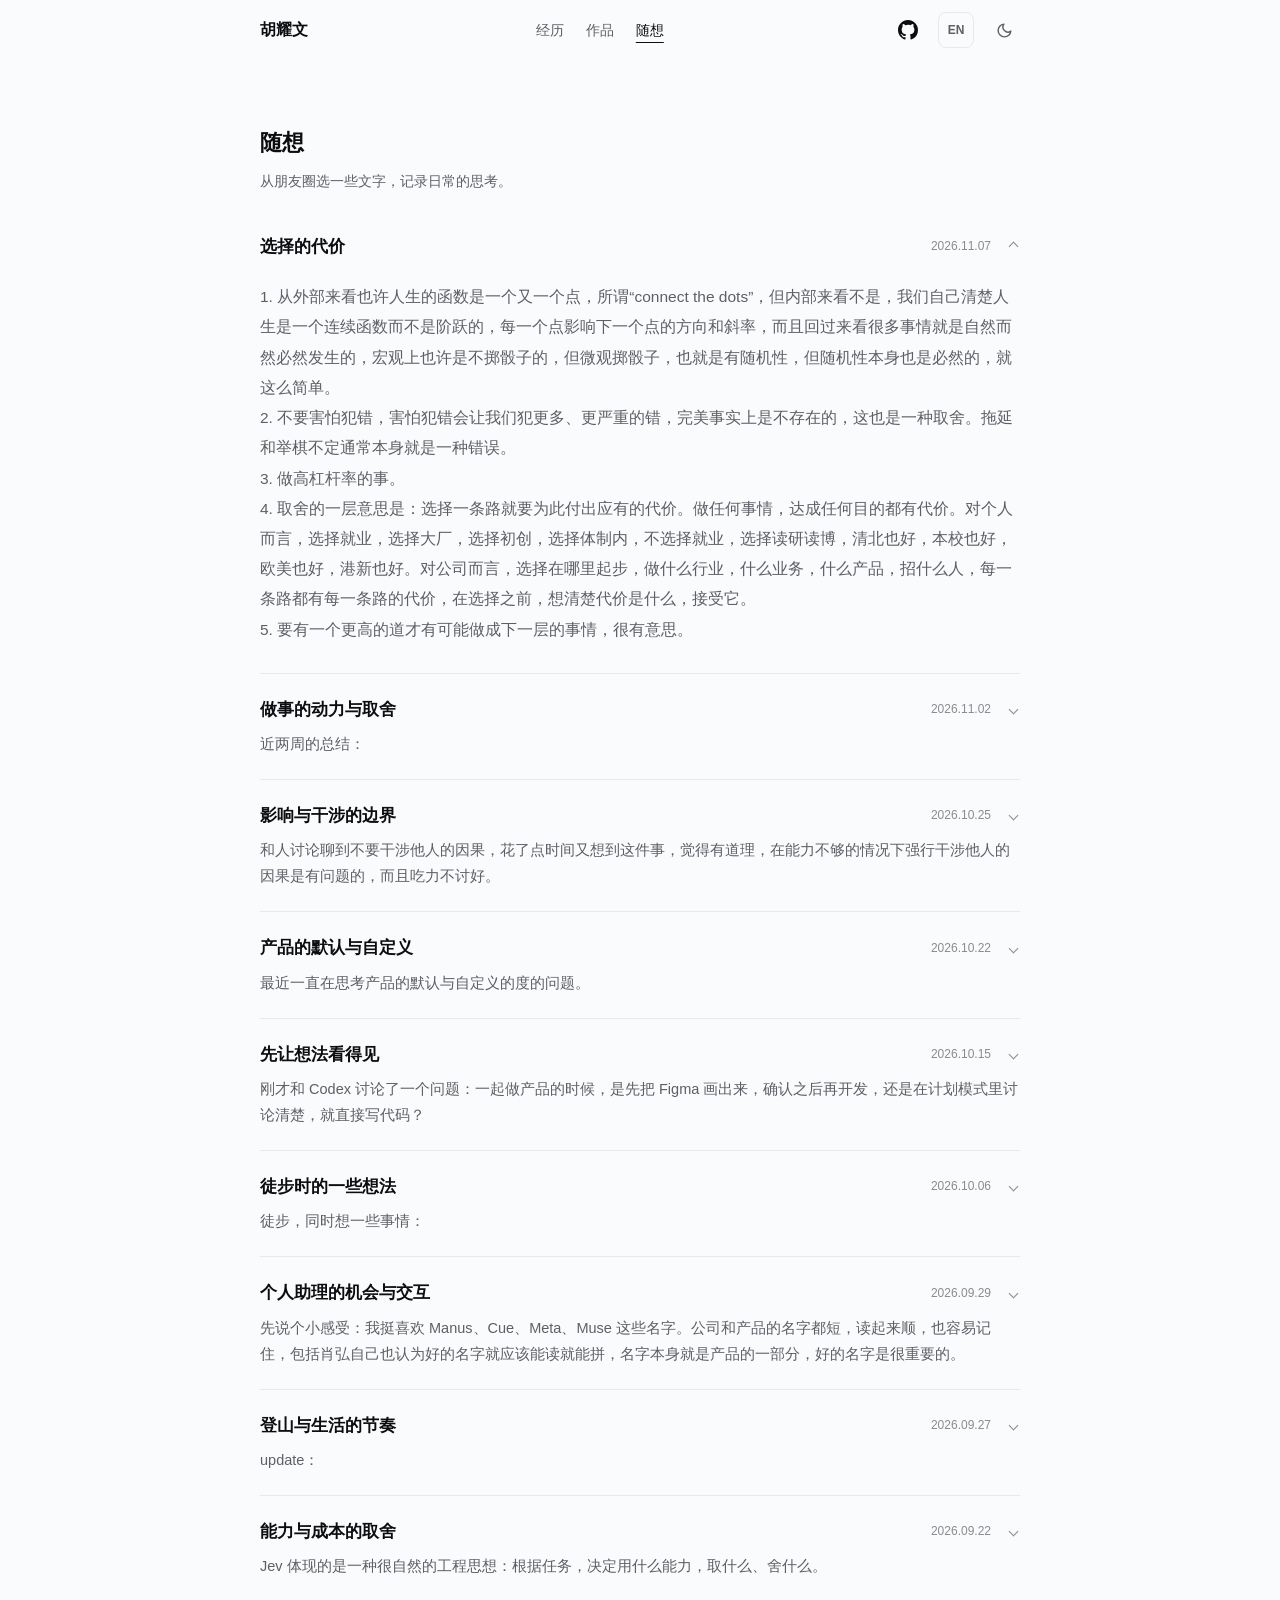
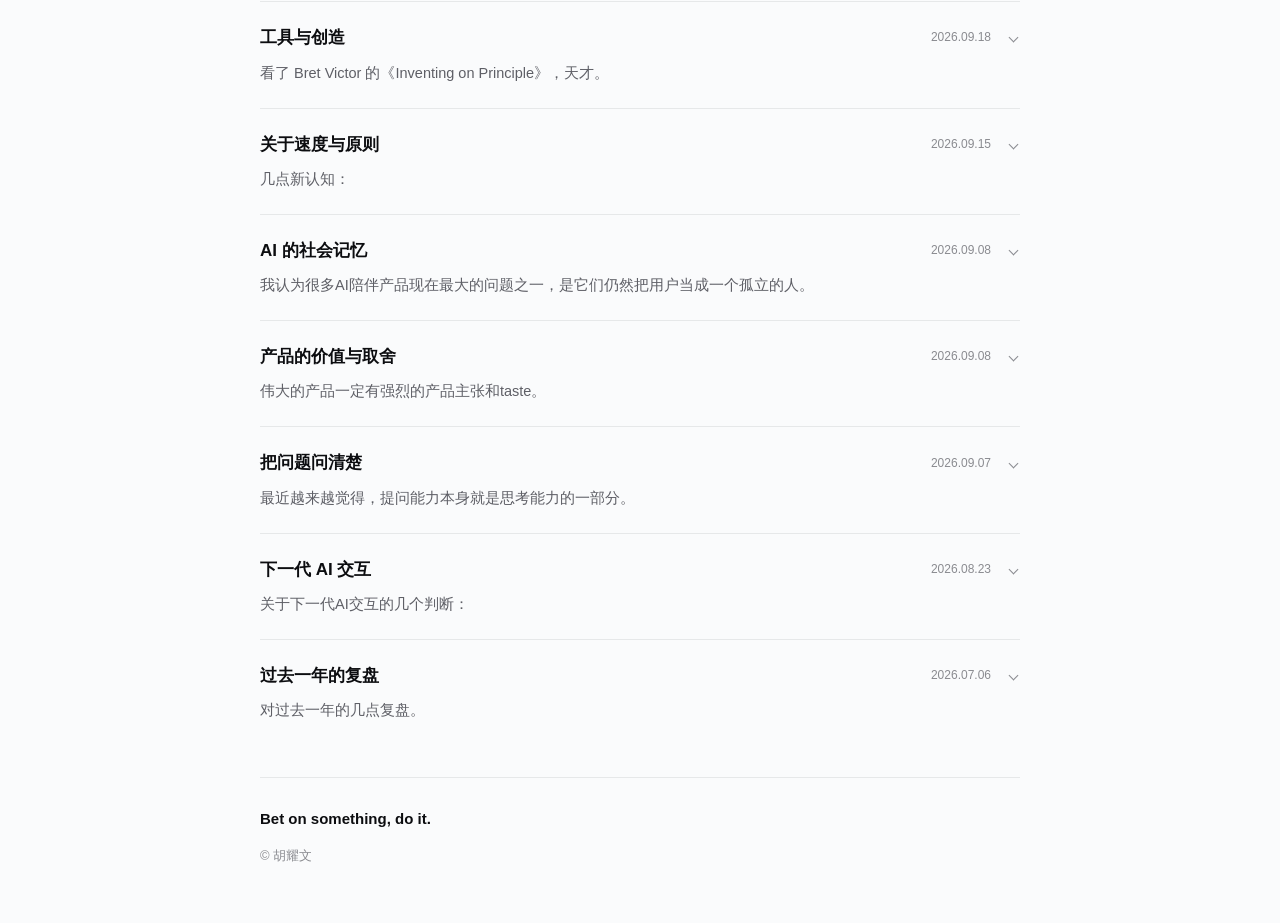
==== commit 5c25a388: "Update selected thoughts" ====
--- a/thoughts/index.html
+++ b/thoughts/index.html
@@ -9,14 +9,16 @@
     <link rel="stylesheet" href="/styles/tokens.css?v=f0e6d8321e89" />
     <link rel="stylesheet" href="/styles/base.css?v=58b34f9e78c8" />
     <link rel="stylesheet" href="/styles/layout.css?v=3ab70abe4cf4" />
-    <link rel="stylesheet" href="/styles/components.css?v=fc66fae0bd91" />
+    <link rel="stylesheet" href="/styles/components.css?v=68f00d53db6f" />
     <link rel="stylesheet" href="/styles/responsive.css?v=d655d90e8aed" />
     <link rel="stylesheet" href="/styles/editor.css?v=85f72cc7cdc1" />
-    <script type="importmap">{"imports":{"/js/components/education.js":"/js/components/education.js?v=c0fd4ed070bd","/js/components/elsewhere.js":"/js/components/elsewhere.js?v=f04473ef3fe8","/js/components/experience.js":"/js/components/experience.js?v=8f7f2b656ea1","/js/components/footer.js":"/js/components/footer.js?v=6c1550f450aa","/js/components/header.js":"/js/components/header.js?v=c771551df5c7","/js/components/hero.js":"/js/components/hero.js?v=8785eb68808b","/js/components/projects.js":"/js/components/projects.js?v=da0c649078fe","/js/components/theme.js":"/js/components/theme.js?v=0080189e8633","/js/components/thoughts.js":"/js/components/thoughts.js?v=fadeb049f061","/js/data.js":"/js/data.js?v=9f3395044285","/js/editor.js":"/js/editor.js?v=6a5486670264","/js/i18n.js":"/js/i18n.js?v=1fff15296297","/js/main.js":"/js/main.js?v=7e9c7d4b2b41","/js/pages.js":"/js/pages.js?v=9f2a9748281f"}}</script>
+    <script type="importmap">{"imports":{"/js/components/education.js":"/js/components/education.js?v=c0fd4ed070bd","/js/components/elsewhere.js":"/js/components/elsewhere.js?v=f04473ef3fe8","/js/components/experience.js":"/js/components/experience.js?v=d95c272f8734","/js/components/footer.js":"/js/components/footer.js?v=6c1550f450aa","/js/components/header.js":"/js/components/header.js?v=c771551df5c7","/js/components/hero.js":"/js/components/hero.js?v=c786eb05e576","/js/components/projects.js":"/js/components/projects.js?v=da0c649078fe","/js/components/theme.js":"/js/components/theme.js?v=8a8a0685de5f","/js/components/thoughts.js":"/js/components/thoughts.js?v=fadeb049f061","/js/data.js":"/js/data.js?v=11841631d795","/js/editor.js":"/js/editor.js?v=6a5486670264","/js/i18n.js":"/js/i18n.js?v=1fff15296297","/js/main.js":"/js/main.js?v=2e83fb399272","/js/pages.js":"/js/pages.js?v=ab31759174a4"}}</script>
     <!-- assets:end -->
     <script>
-      const savedTheme = localStorage.getItem("theme");
-      if (savedTheme === "dark" || savedTheme === "light") document.documentElement.dataset.theme = savedTheme;
+      try {
+        const savedTheme = localStorage.getItem("theme");
+        if (savedTheme === "dark" || savedTheme === "light") document.documentElement.dataset.theme = savedTheme;
+      } catch { /* Follow the system theme when storage is unavailable. */ }
     </script>
   </head>
   <body data-page="thoughts">
@@ -48,7 +50,45 @@
       </div>
       <div class="thought-list">
       <article class="thought-item" lang="zh-CN">
-        <details class="thought" id="note-20261025-aa5dc865" open>
+        <details class="thought" id="note-20261107-b08d0c16" open>
+          <summary class="thought-summary">
+            <span class="thought-heading">
+              <span class="thought-title">选择的代价</span>
+              <time datetime="2026-11-07">2026.11.07</time>
+              <span class="thought-chevron" aria-hidden="true"></span>
+            </span>
+            <span class="thought-excerpt">1. 从外部来看也许人生的函数是一个又一个点，所谓“connect the dots”，但内部来看不是，我们自己清楚人生是一个连续函数而不是阶跃的，每一个点影响下一个点的方向和斜率，而且回过来看很多事情就是自然而然必然发生的，宏观上也许是不掷骰子的，但微观掷骰子，也就是有随机性，但随机性本身也是必然的，就这么简单。</span>
+          </summary>
+          <div class="thought-body">1. 从外部来看也许人生的函数是一个又一个点，所谓“connect the dots”，但内部来看不是，我们自己清楚人生是一个连续函数而不是阶跃的，每一个点影响下一个点的方向和斜率，而且回过来看很多事情就是自然而然必然发生的，宏观上也许是不掷骰子的，但微观掷骰子，也就是有随机性，但随机性本身也是必然的，就这么简单。
+2. 不要害怕犯错，害怕犯错会让我们犯更多、更严重的错，完美事实上是不存在的，这也是一种取舍。拖延和举棋不定通常本身就是一种错误。
+3. 做高杠杆率的事。
+4. 取舍的一层意思是：选择一条路就要为此付出应有的代价。做任何事情，达成任何目的都有代价。对个人而言，选择就业，选择大厂，选择初创，选择体制内，不选择就业，选择读研读博，清北也好，本校也好，欧美也好，港新也好。对公司而言，选择在哪里起步，做什么行业，什么业务，什么产品，招什么人，每一条路都有每一条路的代价，在选择之前，想清楚代价是什么，接受它。
+5. 要有一个更高的道才有可能做成下一层的事情，很有意思。</div>
+        </details>
+      </article>
+      <article class="thought-item" lang="zh-CN">
+        <details class="thought" id="note-20261102-f1f6f76c">
+          <summary class="thought-summary">
+            <span class="thought-heading">
+              <span class="thought-title">做事的动力与取舍</span>
+              <time datetime="2026-11-02">2026.11.02</time>
+              <span class="thought-chevron" aria-hidden="true"></span>
+            </span>
+            <span class="thought-excerpt">近两周的总结：</span>
+          </summary>
+          <div class="thought-body">近两周的总结：
+1.一个不够强的执念或者说motivation是做不成的。
+2.要细心，细心不一定能做成一些事，但不细心很容易毁掉一些事，其本质在于减少那些原本可以避免的错误，应该有合理的检查习惯和机制，同样的，做产品是不能太糙的，小步迭代不是不迭代。
+3.人是环境的产物，公司是时代的产物。
+4.局部最优不一定是全局最优，做短线很难长期赢。
+​5.不要过度去占据输出的位置和说服对方，在一些情况下这样做没有意义，要保护自己的注意力和情绪，不稳定的情绪和分散的注意力是做事的阻碍，示弱是强者的能力。
+6.一个好的团队一定是分工明确而又合作紧密的，同时需要有一个好的PR和timekeeper的角色，而且这部分职责显然是不应该交给ceo来做的，这一点在历史上我们可以看得比较清楚，有很多例子。
+7.不要离生产端太近，离消费端太远，day1开始就要考虑商业化，商业化做不好就注定只能是idea和demo了，AI生成的泔水太多了，供给爆炸式增长的情况下到底谁来消费呢。
+​</div>
+        </details>
+      </article>
+      <article class="thought-item" lang="zh-CN">
+        <details class="thought" id="note-20261025-aa5dc865">
           <summary class="thought-summary">
             <span class="thought-heading">
               <span class="thought-title">影响与干涉的边界</span>
@@ -337,7 +377,7 @@
 https://github.com/Diefeng-Hu/ai-product-playbook</div>
         </details>
       </article></div>
-      <template id="thoughts-english-data">{"note-20261025-aa5dc865":{"sourceHash":"34327883cc13ae5da20239eb930d3c7dff2267ab6f1552c00a9dc11d7cd663b1","title":"The boundary between influence and interference","content":"In a conversation, the idea of not interfering with other people's karma came up. I spent some more time thinking about it and felt it made sense: forcing your way into other people's cause and effect when you lack the ability to help is problematic, and often thankless.\n\nEveryone has a different environment, different aptitudes, and different pursuits, so each person has a different path. Many things may be beyond our power to change, and we should not force them to change. Even having enough ability does not mean we need to get involved in everything. I have tried persuading or changing some people in the past, with limited results and considerable energy spent. There is no need to make things hard for myself. It took me a long time to accept that.\n\nFatalism really is the most convenient position: if everything is predetermined, then whatever we do, or however we do it, seems to make no difference. But that way of thinking is rather too passive and can easily lead to nihilism, which is dangerous.\n\nYet pursuing impact and reputation necessarily means changing the course of many people's lives. The greater the ambition, the more people are affected. So where is the boundary between influencing others and forcibly interfering with them? When should we get involved, and when should we stop? I have not yet worked out how to reconcile these things.\n\nPerhaps this, too, is an attachment to form: allow myself not to force my way into other people's karma, without insisting that I must never get involved in anything. Do not cling to form, and do not cling to \"not clinging to form.\" Have Buddhism, Daoism, or philosophy discussed similar questions? I imagine they have, but I know too little. Perhaps this is something I need to work through myself."},"note-20261022-c4b2ccc4":{"sourceHash":"81599a5920e8010ecf753817624d009ae35eb811a708ad5ed1e62cd147e523df","title":"Defaults and customization in products","content":"Lately, I have been thinking about the balance between defaults and customization in products.\n\nWe have long been used to products being defined in advance for users to use. But is that really right?\n\nToday, the costs of development and testing have fallen dramatically. Could we give users some power to customize a product? Let them choose, within certain limits, the styles and designs they want. Just as with recommendation algorithms in the past, users themselves are part of the product. But reducing people to labels and vectors feels rather cold. Could there be a better form?\n\nI think there will be."},"note-20261015-4c8ef45b":{"sourceHash":"ac3bd6ec7b7d1d08e3d13f37b53c8e9582717512843930328b18cdee49398586","title":"Make the idea visible first","content":"I was just discussing a question with Codex: when we build a product together, should we first draw it in Figma and confirm it before development, or talk it through in planning mode and go straight to code?\n\nFor new pages and new flows, I still prefer to see a prototype first.\n\nMany discussions are hard to picture. Given the same sentence, \"Upload the materials, then start the research,\" the page I imagine and the page AI understands may be very different. The words seem clear, but once we see something concrete, we discover that this part is wrong and that part feels awkward.\n\nSome needs only become clear after we have seen and used something. Where should the entry point go? What information should appear first? What happens after a click? Walking through it yourself is much easier than explaining it back and forth.\n\nBut not everything needs to start in Figma. For a copy change or spacing adjustment, just make the change and look at it. For AI conversations and file processing, use real materials as early as possible. A prototype can show beautiful answers; whether the product works well with your own files still needs a separate test.\n\nThe approach I now favor is to clarify the goal, sketch the next part we are going to build, connect it into a flow we can experience, confirm it, then develop it and test the actual functionality. Move forward in small steps. There is no need to design the entire product first.\n\nAs AI makes implementation faster, I think product managers need more practice making things concrete: turning an idea expressed in one sentence into something both sides can see, operate, and judge.\n\nAbstraction matters, and so does making things concrete. Many disagreements become easier to discuss when they are put on an actual page."},"note-20261006-45f0113c":{"sourceHash":"9ca7c99b748bf18e70b6d8ceb789098d55f3f46bdbd9e1cca76ff3d080626950","title":"Some thoughts while hiking","content":"Hiking, and thinking about a few things:\n\n1. There will always be more mountains to climb. A summit is not the finish line; beyond this mountain are still more mountains.\n\n2. I finally understand what trekking poles are for.\n\n3. There really is a reason people live on plains.\n\n4. Life can have many side quests, but at any given moment there can be only one main quest. Attention is limited.\n\n5. Beyond what you love, what you are good at, and what you believe in, what else matters? Perhaps spirit and luck.\n\n6. Take responsibility for the result, not just the process.\n\n7. The clearer the problem and the requirements, the better. If you can think it through, you can write it clearly. Vague questions produce vague answers.\n\n8. Abstraction is an important ability. Making things concrete is an even more important one.\n\n9. People in different fields are doing much the same thing: approaching and expanding the boundaries of humanity and the world from different directions.\n\n10. The three drivers of models are data, compute, and algorithms. For individuals, they are environment, intelligence, and methodology. For organizations, resources, talent, and culture.\n\n11. Sharing context within organizations is an extremely valuable product and engineering problem that needs to be solved and will be solved. It is also a management problem.\n\n12. How can we make communication more efficient? Is A2A a good answer?\n\n13. Professor Lu Ming may be right: moving toward balance through greater concentration. Remove household-registration restrictions, develop megacities, and allow people to move more freely. Central and western regions would then have fewer people and more resources per person, helping bring per-capita GDP across regions into balance.\n\n14. A global connected-vehicle network, where vehicles communicate and know one another's positions, combined with mature fully autonomous driving wherever possible, might help with transport allocation and congestion. Peak holiday travel would still cause jams, but perhaps we could solve most problems in most situations. By the way, a more imaginative question: when might cars as a form of transportation disappear altogether?"},"note-20260929-0201ff77":{"sourceHash":"fd1d7ec13cf7364c51642e934fb3d5a2d76e05a472f00d5ddcd23973cebfcdb2","title":"The opportunity and interaction design of personal assistants","content":"A small observation first: I quite like names such as Manus, Cue, Meta, and Muse. The company and product names are short, easy to say, and easy to remember. Xiao Hong also believes a good name should be easy to spell once you hear it. A name is part of the product itself, and a good one matters.\nAs for the product, I believe there will be a major opportunity for personal assistants on mobile, but I am not sure whether the time is now. The demand certainly exists. The question is whether today's capabilities, costs, and habits can support a mass-market product. It makes sense for a company like Meta to invest now: it has the resources to build ahead of demand and cultivate the market. But for monetization today, the willingness to pay is clearer in enterprise and developer use cases, especially for Anthropic.\nMeta's advantage is that it already controls social entry points and may be able to bring existing users to Muse. But having distribution and making a personal assistant work are still two different things. We need to keep watching.\nI also do not think the desktop usage patterns established by products such as Codex and Claude Code can simply be transplanted to mobile. They began with high-value work tasks: users know what they want and are willing to spend time using the tools and checking results. Everyday needs on a phone are more fragmented. People may not want to interact with AI in the same way.\nMeanwhile, I keep thinking about another question: where is the \"Douyin\" of the AI era? The big opportunities in mobile internet were not just productivity tools, but entertainment and social interaction too. If consumer AI products always focus on \"saving me time,\" they may be missing part of the opportunity. Video may not be the final format either. Could AI create a new experience that people want to participate in? I have not thought this through yet.\nOne thing I strongly agree with in Cue is giving agents a persistent identity. An agent can have its own email, phone number, accounts, and budget, and register for services, contact people, and move things forward within its authorization. That lets it participate in the outside world over time. It also raises questions about our relationship with agents: as they become more capable and vastly outnumber us, how should we work and live with them?\nBut I do not yet understand the interaction of a group chat with multiple agents. What would make me bring several agents into a group to talk? Do users really enjoy watching them discuss things with one another?\nFor me, the more natural approach is to delegate a task, get the result when it is done, and be consulted when a decision is needed. Multiple agents can divide the work internally, but I do not necessarily need to participate in their coordination. It is like a chain of thought: you may read it at first, but once you know the tool, you do not keep watching. Being able to inspect the process when needed is valuable; making that process something I have to pay attention to every day may not be.\nQR codes raise a similar question. If I have already arrived at a restaurant, what makes scanning a code so an agent can order better than the current method? What I would rather have is an agent that knows my tastes and dietary restrictions, chooses a restaurant, books a table or orders ahead, and keeps handling any later changes.\nSo my guess is that QR codes are just an initial entry point Cue has chosen. The larger direction should be making services agent-friendly. Websites, mini programs, QR codes, APIs, and MCP can all serve as entry points. Once a connection is established through a scan, it can persist; there is no need to start again on-site each time.\nA person expresses a need. The agent discovers, selects, and uses services, completing tasks that previously required moving between graphical interfaces. I think that is more interesting than the idea of \"putting an agent behind every QR code\" itself.\nThe above was dictated and organized by Codex."},"note-20260927-4be61e04":{"sourceHash":"9f85a7fbc683ec5b7e1d2f7cf2b750cd546b34a035c48b8e8564bae803059062","title":"Mountain climbing and the rhythm of life","content":"Update:\n\nI came across some students singing. It was lovely. Time matters and there is so much to do, but perhaps we should leave some time to waste, or life becomes rather dull. Work while you work, play while you play.\n\nClimbing a mountain made me think that work might be similar: knowing where to hurry, where to slow down, what rhythm to follow, and whom to climb with.\n\nIs fast better, or slow? I do not know. We are all climbing different mountains.\n\nA bottleneck at a junction is like a technical barrier or some other threshold. Either pay for a ticket with people, technology, channels, relationships, or resources, or find another route around it. Perhaps there is even a cable car.\n\nSome mountains may have no such junctions; others may have many. There can be more than one way up, and more than one way down.\n\nI also received a Mid-Autumn Festival gift box from Maimai: a coffee cup, and a LABUBU! That made me happy."},"note-20260922-0e8a1930":{"sourceHash":"d1c0471d52b66bb0e128ff2f86b4519d3e44812c8f0c23986789ec4c8989c8c0","title":"Balancing capability and cost","content":"Jev reflects a very natural engineering idea: let the task determine which capabilities to use, what to keep, and what to give up.\n\nTraditional software engineering has already optimized some tasks so well that they should not use a model at all. Other tasks need semantic understanding but offer only a limited set of actions, so a specialized model can make the judgment. Bring in stronger capabilities when complex reasoning or unfamiliar situations arise.\n\nThis resembles the division of labor in a company: handle what you can on the front line and escalate what you cannot. A company cannot operate efficiently if everything goes to the boss. An agent does not need to call the strongest model at every step either.\n\nThe GUI is another useful analogy. Buttons, menus, and forms present a finite set of choices through a graphical interface. People observe the current state, make a judgment, click or fill something in, and continue. Agents can use this structure too.\n\nBut buttons are fixed; deciding which one to click still depends on context. The agent needs to know what it is doing, what happened earlier, and what result this step should produce. The questions and choices themselves also need to be carefully defined.\n\nWhen these decisions are made ten thousand times today and another ten thousand times tomorrow, trade-offs and optimization matter. If we want everyone to have access to top-level intelligence, we have to consider cost.\n\nMore precisely, it should not be called cheap, but economical. Factor in reliability, latency, errors, and maintenance. Making sufficiently good capabilities affordable for frequent use is what enables widespread adoption."},"note-20260918-89e49c6d":{"sourceHash":"f48a17dbda991da3396f149736f249f70d5e8755a8a8243a9616c17ebfe4b0f9","title":"Tools and creation","content":"I watched Bret Victor's \"Inventing on Principle.\" Genius.\nHe notices limitations that everyone has grown used to, or no longer even sees as problems, and then builds a different world with his own hands, showing you that things do not have to be this way.\n\"Creators need an immediate connection to what they are creating.\" Good tools make changes visible and allow ideas to grow through experimentation. Many ideas may never become real simply because our tools make them too difficult to express.\nWe keep asking, \"How can AI complete tasks more smoothly?\" Following Bret's thinking, we should also ask: does this tool make it easier for people to understand, experiment, and come up with ideas they would otherwise never have had?"},"note-20260915-1e206bc0":{"sourceHash":"20d9c5520d31f799c7c388d4c83dc22a52f7fe9c757174c54e846e88a30c01fd","title":"On speed and principles","content":"A few new realizations:\n1. Do not underestimate how long it really takes to reach a high standard.\n2. Use speed to test your direction, not to force complex things to mature on an unrealistic schedule.\n3. Restraint is not a principle. A principle is a trade-off made after you are clear about what you believe.\n4. Principles serve the goal. When preserving a principle starts to outweigh the goal itself, the principle becomes an attachment to form."},"note-20260908-ba5f0f86":{"sourceHash":"dd93eb4d90f1c7fc4f1842b5a8d84598ae3035231d422a123236d531779b7f01","title":"Social memory for AI","content":"I think one of the biggest problems with many AI companion products is that they still treat the user as an isolated individual.\n\nToday's AI remembers what users like and dislike, their names, and what they have said before. We can call that personal memory. But a real person is not a fixed profile; they are more like a node continually involved in different relationships.\n\nMarx wrote that human essence is not an abstraction inherent in each single individual; in reality, it is the ensemble of social relations. Applied to AI products, this may suggest something quite direct: the next generation of AI may need to understand not just \"who the user is,\" but whom they are interacting with, what role they play in that relationship, what has happened in it, and how it is changing.\n\nWhat comes beyond personal memory may therefore be social memory.\n\nAI should not only know \"I like AI.\" It should gradually understand whom I work with, what each person is responsible for, whom I trust, where I disagree with someone, and how those relationships have changed. It should even understand the different roles I play in different relationships. That is real social context.\n\nThe same person is not exactly the same self when facing friends, parents, a boss, or a partner. Who someone is should not be defined only by age, occupation, interests, and chat history. It changes across relationships, roles, situations, and time.\n\nSo I think the next generation of AI context should move beyond a user's chat history and gradually become:\n\nUser x People x Relationships x Situations x Time x Goals\n\nThis could represent a leap in AI's ability to understand:\n\nFrom understanding text, to understanding people, to understanding the relationships people inhabit.\n\nIn the internet era, we became used to abstracting people into users. But if AI is truly to become a lasting presence in people's lives, what it ultimately needs to understand may be a continually changing person shaped by social relationships, rather than a static user profile.\n\nA person's essence is not a set of labels, and their context should not be merely a chat history."},"note-20260908-bc4adea5":{"sourceHash":"d34ba007eb4a56a445b5ab90dd3a3448163480ac28a87ca34f7c073ebff18717","title":"Product value and trade-offs","content":"Great products have a strong point of view and taste.\nBut the thing to be uncompromising about is not every judgment you make. It is a few core principles, while staying humble before the facts.\nThe most fundamental principle of a product is not simplicity, usability, or elegance. It is value: why should users use it, and from what state does it actually move them to a better one?\nSimplicity and usability follow from that. To obtain value, users pay in time, learning effort, attention, steps, decision-making, and risk. A good product minimizes those unnecessary costs, keeping complexity on its own side rather than exposing it to users.\nConsistency, reliability, and trade-offs matter too. A product should help users develop stable expectations, deserve their trust at important moments, and know clearly what it will not do. Products always involve trade-offs, and a large part of taste is knowing what to sacrifice.\nElegance is not the first principle. It is more like the natural result of getting those things right: enormous complexity behind the scenes, while users feel it should have worked this way all along.\nSo great products do not all need a Steve Jobs-like personal style, but they do need clear choices.\nBe uncompromising about principles and humble before the facts."},"note-20260907-e3441f9f":{"sourceHash":"b4d0d561537e44758f5d73929251d167ffc52178346b24d7f16d4b5108b431fe","title":"Make the question clear","content":"Lately, I increasingly feel that the ability to ask questions is itself part of the ability to think.\nA good question does not have to be long, but a great deal of thinking often happens before it is asked: where am I now, what is the goal, what are the constraints, what is my own judgment, and what am I actually uncertain about?\nThe worst kind of question throws a huge, vague problem at someone else and asks them to define it for you.\nA good question means you have already come a long way and have just one thing left that you genuinely do not know.\nContext + goal + constraint + hypothesis + ask. Often, once the question is clear, you are already halfway to the answer."},"note-20260823-848af7ee":{"sourceHash":"843c62bba64e783efed54d6b9439ae39136950ab4ec5979d25ac766b5dc2d4e8","title":"The next generation of AI interaction","content":"A few thoughts on the next generation of AI interaction:\n\n1. The ultimate context problem may not be that it is too short, but that there is too much of it.\nWhen AI can continuously read screens, speech, location, email, calendars, and past behavior, the key capability shifts from context length to context selection: what to remember, what to forget, and what to recall at this moment.\n\n2. Ignoring may be one of an agent's most important abilities.\nAn ambient agent can perceive vast numbers of events each day, but only a few may be worth bringing to a person's attention. Knowing when not to speak or act may be harder than giving a smarter answer.\n\n3. Attention systems may follow recommendation systems.\nRecommendation systems decide what is worth viewing among vast amounts of content. Attention systems decide what deserves to enter a person's attention from vast amounts of context. The former distribute content; the latter allocate attention and may even determine action.\n\n4. An important role for on-device models may be to serve as a context gateway rather than to answer questions.\nThey can continually perceive, filter, and compress information from the environment, deciding what to forget immediately, what to store in memory, and what merits a call to a stronger model.\n\n5. The core of agent UX is not conversation, but autonomy.\nFrom observing, suggesting, and preparing to acting, what really needs designing is how autonomous AI should be and at what point it should hand control back to a person.\n\nIn a sense, the next stage of competition is not just about how smart a model is, but about who can compress unlimited context into the right memory, attention, and action."},"note-20260706-d5cb9a01":{"sourceHash":"1e66923099317060c6f9e526d55b17e8192521a2acab905e7cac4c051d72f1d3","title":"Looking back on the past year","content":"A few reflections on the past year.\n\n1. Iterate in small steps\n2. Choose the right direction\n3. Make bold bets\n4. Be proactive\n5. Put first things first\n6. Adjust quickly\n7. Stay curious\n\nLet me go through them one by one.\n\nSmall-step iteration is a classic internet-product method. What I mean here is that, in many situations, you should act before you have figured everything out. Action produces results and feedback; an idea alone never gets anything done. This is especially true today, when models have almost given us the ability to turn words directly into reality. A good question almost amounts to a good answer.\n\nChoosing the right direction is really choosing the right problem. Choice matters more than effort. There are many choices within it: timing, product, market, industry, boss, team, investment, and so on. Back to small-step iteration: often, who really knows whether a choice is right? You have to bet.\n\nThat is what making bold bets means: bet that something can work, then bring every resource you can to bear on it. If you do not even dare to bet, how can you expect to win?\n\nBeing proactive and putting first things first both come from \"The 7 Habits of Highly Effective People.\" Although I find the title silly, some of its principles are useful. If you want something, pursue it; otherwise, how will you know whether you can get it or make it happen? I have felt the importance of priorities particularly strongly at work. Being busy is fine; having nothing to do may mean there are no good opportunities. But you must never be too busy. That applies to individuals and companies alike: someone needs time to get their head down and do the work, and someone also needs time to look up and see where things are going.\n\nAdjusting quickly means, more precisely, experimenting quickly, validating quickly, and adjusting quickly. When you are wrong, admit it. Repeatedly hitting the same wall while refusing to acknowledge it is not wise.\n\nStay curious. Curiosity about the world makes it possible to build good products. Steve Jobs said, \"Stay Hungry, Stay Foolish.\" Perhaps we should add: Stay Curious.\n\nI have been gradually collecting these thoughts into an \"AI Product Playbook,\" to keep developing my understanding of AI products, AI agents, and product methods. I would welcome a conversation about it.\n\nGitHub:\nhttps://github.com/Diefeng-Hu/ai-product-playbook"}}</template>
+      <template id="thoughts-english-data">{"note-20261107-b08d0c16":{"sourceHash":"97f0f8413cc6faa2a8ff2af85925b778724ccede4df962abd646f2f304c311d1","title":"The Cost of Choosing","content":"1. From the outside, life might look like a series of dots you can connect. From the inside, we know it follows a continuous function, not a step function. Each point affects the direction and slope at the next one. Looking back, many things seem to have unfolded naturally and inevitably. Maybe the dice aren't rolled at the macro level, but they are at the micro level. There is randomness, and randomness itself is inevitable. It's that simple.\n\n2. Don't be afraid to make mistakes. Fear of making them leads us to make more mistakes, and more serious ones. Perfection doesn't exist, and that's a trade-off too. Procrastination and indecision are often mistakes in themselves.\n\n3. Do things with high leverage.\n\n4. One thing a trade-off means is that choosing a path means paying its price. Everything we do and every goal we reach comes at a cost. As an individual, you might take a job at a large company, join a startup, or work in the public sector. You might choose graduate school instead and pursue a master's or a PhD at Tsinghua, at Peking University, at your current university, in Europe or the US, or in Hong Kong or Singapore. For a company, every choice has its own cost: where to start, which industry to enter, what business to pursue, what product to make, and whom to hire. Before you choose, think through the cost and accept it.\n\n5. It takes a higher guiding principle to get things done at the level below it. I find that interesting."},"note-20261102-f1f6f76c":{"sourceHash":"380b269b902661fe44ceec6c91615b96bac98580f50b6eca242a0e89ae677bb9","title":"Motivation and Trade-offs in Getting Things Done","content":"Looking back on the past two weeks:\n\n1. It's hard to see something through without a strong enough conviction, or motivation.\n\n2. Pay attention to the details. Being careful doesn't guarantee things will work out, but carelessness can easily ruin them. The point is to cut down on mistakes we could have avoided, which takes good habits and a way to check our work. The same goes for building products. Small iterations still have to move things forward.\n\n3. People are shaped by their surroundings. Companies are shaped by their times.\n\n4. What's best for one part isn't necessarily best for the whole. It's hard to win in the long run by focusing on short-term gains.\n\n5. Don't try too hard to do all the talking or to convince the other person. Sometimes there's no point. Protect your attention and emotions. When your emotions are all over the place and your attention is scattered, it's hard to get things done. Being able to show vulnerability takes strength.\n\n6. A good team has clear roles and works closely together. It also needs someone good at PR and someone to keep time. Those responsibilities clearly shouldn't fall to the CEO. There are plenty of examples of this in history.\n\n7. Don't get so close to production that you lose sight of the people who will use what you make. Think about commercialization from day one. If you can't get that right, you'll be left with an idea and a demo. There's already too much AI-generated slop. When supply grows this fast, who is actually going to consume it?"},"note-20261025-aa5dc865":{"sourceHash":"34327883cc13ae5da20239eb930d3c7dff2267ab6f1552c00a9dc11d7cd663b1","title":"The boundary between influence and interference","content":"In a conversation, the idea of not interfering with other people's karma came up. I spent some more time thinking about it and felt it made sense: forcing your way into other people's cause and effect when you lack the ability to help is problematic, and often thankless.\n\nEveryone has a different environment, different aptitudes, and different pursuits, so each person has a different path. Many things may be beyond our power to change, and we should not force them to change. Even having enough ability does not mean we need to get involved in everything. I have tried persuading or changing some people in the past, with limited results and considerable energy spent. There is no need to make things hard for myself. It took me a long time to accept that.\n\nFatalism really is the most convenient position: if everything is predetermined, then whatever we do, or however we do it, seems to make no difference. But that way of thinking is rather too passive and can easily lead to nihilism, which is dangerous.\n\nYet pursuing impact and reputation necessarily means changing the course of many people's lives. The greater the ambition, the more people are affected. So where is the boundary between influencing others and forcibly interfering with them? When should we get involved, and when should we stop? I have not yet worked out how to reconcile these things.\n\nPerhaps this, too, is an attachment to form: allow myself not to force my way into other people's karma, without insisting that I must never get involved in anything. Do not cling to form, and do not cling to \"not clinging to form.\" Have Buddhism, Daoism, or philosophy discussed similar questions? I imagine they have, but I know too little. Perhaps this is something I need to work through myself."},"note-20261022-c4b2ccc4":{"sourceHash":"81599a5920e8010ecf753817624d009ae35eb811a708ad5ed1e62cd147e523df","title":"Defaults and customization in products","content":"Lately, I have been thinking about the balance between defaults and customization in products.\n\nWe have long been used to products being defined in advance for users to use. But is that really right?\n\nToday, the costs of development and testing have fallen dramatically. Could we give users some power to customize a product? Let them choose, within certain limits, the styles and designs they want. Just as with recommendation algorithms in the past, users themselves are part of the product. But reducing people to labels and vectors feels rather cold. Could there be a better form?\n\nI think there will be."},"note-20261015-4c8ef45b":{"sourceHash":"ac3bd6ec7b7d1d08e3d13f37b53c8e9582717512843930328b18cdee49398586","title":"Make the idea visible first","content":"I was just discussing a question with Codex: when we build a product together, should we first draw it in Figma and confirm it before development, or talk it through in planning mode and go straight to code?\n\nFor new pages and new flows, I still prefer to see a prototype first.\n\nMany discussions are hard to picture. Given the same sentence, \"Upload the materials, then start the research,\" the page I imagine and the page AI understands may be very different. The words seem clear, but once we see something concrete, we discover that this part is wrong and that part feels awkward.\n\nSome needs only become clear after we have seen and used something. Where should the entry point go? What information should appear first? What happens after a click? Walking through it yourself is much easier than explaining it back and forth.\n\nBut not everything needs to start in Figma. For a copy change or spacing adjustment, just make the change and look at it. For AI conversations and file processing, use real materials as early as possible. A prototype can show beautiful answers; whether the product works well with your own files still needs a separate test.\n\nThe approach I now favor is to clarify the goal, sketch the next part we are going to build, connect it into a flow we can experience, confirm it, then develop it and test the actual functionality. Move forward in small steps. There is no need to design the entire product first.\n\nAs AI makes implementation faster, I think product managers need more practice making things concrete: turning an idea expressed in one sentence into something both sides can see, operate, and judge.\n\nAbstraction matters, and so does making things concrete. Many disagreements become easier to discuss when they are put on an actual page."},"note-20261006-45f0113c":{"sourceHash":"9ca7c99b748bf18e70b6d8ceb789098d55f3f46bdbd9e1cca76ff3d080626950","title":"Some thoughts while hiking","content":"Hiking, and thinking about a few things:\n\n1. There will always be more mountains to climb. A summit is not the finish line; beyond this mountain are still more mountains.\n\n2. I finally understand what trekking poles are for.\n\n3. There really is a reason people live on plains.\n\n4. Life can have many side quests, but at any given moment there can be only one main quest. Attention is limited.\n\n5. Beyond what you love, what you are good at, and what you believe in, what else matters? Perhaps spirit and luck.\n\n6. Take responsibility for the result, not just the process.\n\n7. The clearer the problem and the requirements, the better. If you can think it through, you can write it clearly. Vague questions produce vague answers.\n\n8. Abstraction is an important ability. Making things concrete is an even more important one.\n\n9. People in different fields are doing much the same thing: approaching and expanding the boundaries of humanity and the world from different directions.\n\n10. The three drivers of models are data, compute, and algorithms. For individuals, they are environment, intelligence, and methodology. For organizations, resources, talent, and culture.\n\n11. Sharing context within organizations is an extremely valuable product and engineering problem that needs to be solved and will be solved. It is also a management problem.\n\n12. How can we make communication more efficient? Is A2A a good answer?\n\n13. Professor Lu Ming may be right: moving toward balance through greater concentration. Remove household-registration restrictions, develop megacities, and allow people to move more freely. Central and western regions would then have fewer people and more resources per person, helping bring per-capita GDP across regions into balance.\n\n14. A global connected-vehicle network, where vehicles communicate and know one another's positions, combined with mature fully autonomous driving wherever possible, might help with transport allocation and congestion. Peak holiday travel would still cause jams, but perhaps we could solve most problems in most situations. By the way, a more imaginative question: when might cars as a form of transportation disappear altogether?"},"note-20260929-0201ff77":{"sourceHash":"fd1d7ec13cf7364c51642e934fb3d5a2d76e05a472f00d5ddcd23973cebfcdb2","title":"The opportunity and interaction design of personal assistants","content":"A small observation first: I quite like names such as Manus, Cue, Meta, and Muse. The company and product names are short, easy to say, and easy to remember. Xiao Hong also believes a good name should be easy to spell once you hear it. A name is part of the product itself, and a good one matters.\nAs for the product, I believe there will be a major opportunity for personal assistants on mobile, but I am not sure whether the time is now. The demand certainly exists. The question is whether today's capabilities, costs, and habits can support a mass-market product. It makes sense for a company like Meta to invest now: it has the resources to build ahead of demand and cultivate the market. But for monetization today, the willingness to pay is clearer in enterprise and developer use cases, especially for Anthropic.\nMeta's advantage is that it already controls social entry points and may be able to bring existing users to Muse. But having distribution and making a personal assistant work are still two different things. We need to keep watching.\nI also do not think the desktop usage patterns established by products such as Codex and Claude Code can simply be transplanted to mobile. They began with high-value work tasks: users know what they want and are willing to spend time using the tools and checking results. Everyday needs on a phone are more fragmented. People may not want to interact with AI in the same way.\nMeanwhile, I keep thinking about another question: where is the \"Douyin\" of the AI era? The big opportunities in mobile internet were not just productivity tools, but entertainment and social interaction too. If consumer AI products always focus on \"saving me time,\" they may be missing part of the opportunity. Video may not be the final format either. Could AI create a new experience that people want to participate in? I have not thought this through yet.\nOne thing I strongly agree with in Cue is giving agents a persistent identity. An agent can have its own email, phone number, accounts, and budget, and register for services, contact people, and move things forward within its authorization. That lets it participate in the outside world over time. It also raises questions about our relationship with agents: as they become more capable and vastly outnumber us, how should we work and live with them?\nBut I do not yet understand the interaction of a group chat with multiple agents. What would make me bring several agents into a group to talk? Do users really enjoy watching them discuss things with one another?\nFor me, the more natural approach is to delegate a task, get the result when it is done, and be consulted when a decision is needed. Multiple agents can divide the work internally, but I do not necessarily need to participate in their coordination. It is like a chain of thought: you may read it at first, but once you know the tool, you do not keep watching. Being able to inspect the process when needed is valuable; making that process something I have to pay attention to every day may not be.\nQR codes raise a similar question. If I have already arrived at a restaurant, what makes scanning a code so an agent can order better than the current method? What I would rather have is an agent that knows my tastes and dietary restrictions, chooses a restaurant, books a table or orders ahead, and keeps handling any later changes.\nSo my guess is that QR codes are just an initial entry point Cue has chosen. The larger direction should be making services agent-friendly. Websites, mini programs, QR codes, APIs, and MCP can all serve as entry points. Once a connection is established through a scan, it can persist; there is no need to start again on-site each time.\nA person expresses a need. The agent discovers, selects, and uses services, completing tasks that previously required moving between graphical interfaces. I think that is more interesting than the idea of \"putting an agent behind every QR code\" itself.\nThe above was dictated and organized by Codex."},"note-20260927-4be61e04":{"sourceHash":"9f85a7fbc683ec5b7e1d2f7cf2b750cd546b34a035c48b8e8564bae803059062","title":"Mountain climbing and the rhythm of life","content":"Update:\n\nI came across some students singing. It was lovely. Time matters and there is so much to do, but perhaps we should leave some time to waste, or life becomes rather dull. Work while you work, play while you play.\n\nClimbing a mountain made me think that work might be similar: knowing where to hurry, where to slow down, what rhythm to follow, and whom to climb with.\n\nIs fast better, or slow? I do not know. We are all climbing different mountains.\n\nA bottleneck at a junction is like a technical barrier or some other threshold. Either pay for a ticket with people, technology, channels, relationships, or resources, or find another route around it. Perhaps there is even a cable car.\n\nSome mountains may have no such junctions; others may have many. There can be more than one way up, and more than one way down.\n\nI also received a Mid-Autumn Festival gift box from Maimai: a coffee cup, and a LABUBU! That made me happy."},"note-20260922-0e8a1930":{"sourceHash":"d1c0471d52b66bb0e128ff2f86b4519d3e44812c8f0c23986789ec4c8989c8c0","title":"Balancing capability and cost","content":"Jev reflects a very natural engineering idea: let the task determine which capabilities to use, what to keep, and what to give up.\n\nTraditional software engineering has already optimized some tasks so well that they should not use a model at all. Other tasks need semantic understanding but offer only a limited set of actions, so a specialized model can make the judgment. Bring in stronger capabilities when complex reasoning or unfamiliar situations arise.\n\nThis resembles the division of labor in a company: handle what you can on the front line and escalate what you cannot. A company cannot operate efficiently if everything goes to the boss. An agent does not need to call the strongest model at every step either.\n\nThe GUI is another useful analogy. Buttons, menus, and forms present a finite set of choices through a graphical interface. People observe the current state, make a judgment, click or fill something in, and continue. Agents can use this structure too.\n\nBut buttons are fixed; deciding which one to click still depends on context. The agent needs to know what it is doing, what happened earlier, and what result this step should produce. The questions and choices themselves also need to be carefully defined.\n\nWhen these decisions are made ten thousand times today and another ten thousand times tomorrow, trade-offs and optimization matter. If we want everyone to have access to top-level intelligence, we have to consider cost.\n\nMore precisely, it should not be called cheap, but economical. Factor in reliability, latency, errors, and maintenance. Making sufficiently good capabilities affordable for frequent use is what enables widespread adoption."},"note-20260918-89e49c6d":{"sourceHash":"f48a17dbda991da3396f149736f249f70d5e8755a8a8243a9616c17ebfe4b0f9","title":"Tools and creation","content":"I watched Bret Victor's \"Inventing on Principle.\" Genius.\nHe notices limitations that everyone has grown used to, or no longer even sees as problems, and then builds a different world with his own hands, showing you that things do not have to be this way.\n\"Creators need an immediate connection to what they are creating.\" Good tools make changes visible and allow ideas to grow through experimentation. Many ideas may never become real simply because our tools make them too difficult to express.\nWe keep asking, \"How can AI complete tasks more smoothly?\" Following Bret's thinking, we should also ask: does this tool make it easier for people to understand, experiment, and come up with ideas they would otherwise never have had?"},"note-20260915-1e206bc0":{"sourceHash":"20d9c5520d31f799c7c388d4c83dc22a52f7fe9c757174c54e846e88a30c01fd","title":"On speed and principles","content":"A few new realizations:\n1. Do not underestimate how long it really takes to reach a high standard.\n2. Use speed to test your direction, not to force complex things to mature on an unrealistic schedule.\n3. Restraint is not a principle. A principle is a trade-off made after you are clear about what you believe.\n4. Principles serve the goal. When preserving a principle starts to outweigh the goal itself, the principle becomes an attachment to form."},"note-20260908-ba5f0f86":{"sourceHash":"dd93eb4d90f1c7fc4f1842b5a8d84598ae3035231d422a123236d531779b7f01","title":"Social memory for AI","content":"I think one of the biggest problems with many AI companion products is that they still treat the user as an isolated individual.\n\nToday's AI remembers what users like and dislike, their names, and what they have said before. We can call that personal memory. But a real person is not a fixed profile; they are more like a node continually involved in different relationships.\n\nMarx wrote that human essence is not an abstraction inherent in each single individual; in reality, it is the ensemble of social relations. Applied to AI products, this may suggest something quite direct: the next generation of AI may need to understand not just \"who the user is,\" but whom they are interacting with, what role they play in that relationship, what has happened in it, and how it is changing.\n\nWhat comes beyond personal memory may therefore be social memory.\n\nAI should not only know \"I like AI.\" It should gradually understand whom I work with, what each person is responsible for, whom I trust, where I disagree with someone, and how those relationships have changed. It should even understand the different roles I play in different relationships. That is real social context.\n\nThe same person is not exactly the same self when facing friends, parents, a boss, or a partner. Who someone is should not be defined only by age, occupation, interests, and chat history. It changes across relationships, roles, situations, and time.\n\nSo I think the next generation of AI context should move beyond a user's chat history and gradually become:\n\nUser x People x Relationships x Situations x Time x Goals\n\nThis could represent a leap in AI's ability to understand:\n\nFrom understanding text, to understanding people, to understanding the relationships people inhabit.\n\nIn the internet era, we became used to abstracting people into users. But if AI is truly to become a lasting presence in people's lives, what it ultimately needs to understand may be a continually changing person shaped by social relationships, rather than a static user profile.\n\nA person's essence is not a set of labels, and their context should not be merely a chat history."},"note-20260908-bc4adea5":{"sourceHash":"d34ba007eb4a56a445b5ab90dd3a3448163480ac28a87ca34f7c073ebff18717","title":"Product value and trade-offs","content":"Great products have a strong point of view and taste.\nBut the thing to be uncompromising about is not every judgment you make. It is a few core principles, while staying humble before the facts.\nThe most fundamental principle of a product is not simplicity, usability, or elegance. It is value: why should users use it, and from what state does it actually move them to a better one?\nSimplicity and usability follow from that. To obtain value, users pay in time, learning effort, attention, steps, decision-making, and risk. A good product minimizes those unnecessary costs, keeping complexity on its own side rather than exposing it to users.\nConsistency, reliability, and trade-offs matter too. A product should help users develop stable expectations, deserve their trust at important moments, and know clearly what it will not do. Products always involve trade-offs, and a large part of taste is knowing what to sacrifice.\nElegance is not the first principle. It is more like the natural result of getting those things right: enormous complexity behind the scenes, while users feel it should have worked this way all along.\nSo great products do not all need a Steve Jobs-like personal style, but they do need clear choices.\nBe uncompromising about principles and humble before the facts."},"note-20260907-e3441f9f":{"sourceHash":"b4d0d561537e44758f5d73929251d167ffc52178346b24d7f16d4b5108b431fe","title":"Make the question clear","content":"Lately, I increasingly feel that the ability to ask questions is itself part of the ability to think.\nA good question does not have to be long, but a great deal of thinking often happens before it is asked: where am I now, what is the goal, what are the constraints, what is my own judgment, and what am I actually uncertain about?\nThe worst kind of question throws a huge, vague problem at someone else and asks them to define it for you.\nA good question means you have already come a long way and have just one thing left that you genuinely do not know.\nContext + goal + constraint + hypothesis + ask. Often, once the question is clear, you are already halfway to the answer."},"note-20260823-848af7ee":{"sourceHash":"843c62bba64e783efed54d6b9439ae39136950ab4ec5979d25ac766b5dc2d4e8","title":"The next generation of AI interaction","content":"A few thoughts on the next generation of AI interaction:\n\n1. The ultimate context problem may not be that it is too short, but that there is too much of it.\nWhen AI can continuously read screens, speech, location, email, calendars, and past behavior, the key capability shifts from context length to context selection: what to remember, what to forget, and what to recall at this moment.\n\n2. Ignoring may be one of an agent's most important abilities.\nAn ambient agent can perceive vast numbers of events each day, but only a few may be worth bringing to a person's attention. Knowing when not to speak or act may be harder than giving a smarter answer.\n\n3. Attention systems may follow recommendation systems.\nRecommendation systems decide what is worth viewing among vast amounts of content. Attention systems decide what deserves to enter a person's attention from vast amounts of context. The former distribute content; the latter allocate attention and may even determine action.\n\n4. An important role for on-device models may be to serve as a context gateway rather than to answer questions.\nThey can continually perceive, filter, and compress information from the environment, deciding what to forget immediately, what to store in memory, and what merits a call to a stronger model.\n\n5. The core of agent UX is not conversation, but autonomy.\nFrom observing, suggesting, and preparing to acting, what really needs designing is how autonomous AI should be and at what point it should hand control back to a person.\n\nIn a sense, the next stage of competition is not just about how smart a model is, but about who can compress unlimited context into the right memory, attention, and action."},"note-20260706-d5cb9a01":{"sourceHash":"1e66923099317060c6f9e526d55b17e8192521a2acab905e7cac4c051d72f1d3","title":"Looking back on the past year","content":"A few reflections on the past year.\n\n1. Iterate in small steps\n2. Choose the right direction\n3. Make bold bets\n4. Be proactive\n5. Put first things first\n6. Adjust quickly\n7. Stay curious\n\nLet me go through them one by one.\n\nSmall-step iteration is a classic internet-product method. What I mean here is that, in many situations, you should act before you have figured everything out. Action produces results and feedback; an idea alone never gets anything done. This is especially true today, when models have almost given us the ability to turn words directly into reality. A good question almost amounts to a good answer.\n\nChoosing the right direction is really choosing the right problem. Choice matters more than effort. There are many choices within it: timing, product, market, industry, boss, team, investment, and so on. Back to small-step iteration: often, who really knows whether a choice is right? You have to bet.\n\nThat is what making bold bets means: bet that something can work, then bring every resource you can to bear on it. If you do not even dare to bet, how can you expect to win?\n\nBeing proactive and putting first things first both come from \"The 7 Habits of Highly Effective People.\" Although I find the title silly, some of its principles are useful. If you want something, pursue it; otherwise, how will you know whether you can get it or make it happen? I have felt the importance of priorities particularly strongly at work. Being busy is fine; having nothing to do may mean there are no good opportunities. But you must never be too busy. That applies to individuals and companies alike: someone needs time to get their head down and do the work, and someone also needs time to look up and see where things are going.\n\nAdjusting quickly means, more precisely, experimenting quickly, validating quickly, and adjusting quickly. When you are wrong, admit it. Repeatedly hitting the same wall while refusing to acknowledge it is not wise.\n\nStay curious. Curiosity about the world makes it possible to build good products. Steve Jobs said, \"Stay Hungry, Stay Foolish.\" Perhaps we should add: Stay Curious.\n\nI have been gradually collecting these thoughts into an \"AI Product Playbook,\" to keep developing my understanding of AI products, AI agents, and product methods. I would welcome a conversation about it.\n\nGitHub:\nhttps://github.com/Diefeng-Hu/ai-product-playbook"}}</template>
     </section></main>
     <footer class="shell footer">
       <p class="footer-slogan" data-edit="footer.slogan">Bet on something, do it.</p>
@@ -345,6 +385,6 @@
         <p data-i18n="footer.copyright">© 胡耀文</p>
       </div>
     </footer><!-- prerender:end --></div>
-    <script type="module" src="/js/main.js?v=7e9c7d4b2b41"></script>
+    <script type="module" src="/js/main.js?v=2e83fb399272"></script>
   </body>
 </html>
--- a/styles/components.css
+++ b/styles/components.css
@@ -69,14 +69,16 @@
 .email-panel {
   position: absolute; top: calc(100% + 10px); left: 0; z-index: 5;
   width: min(320px, calc(100vw - 44px)); padding: 18px;
+  overflow-y: auto; overscroll-behavior: contain;
   border: 1px solid var(--hairline); border-radius: var(--radius);
   background: var(--bg); color: var(--text);
 }
+.contact-dropdown[data-placement="above"] .email-panel { top: auto; bottom: calc(100% + 10px); }
 .email-panel label { display: block; color: var(--muted); font-size: 13px; }
 .email-panel input {
   width: 100%; min-width: 0; margin: 6px 0 14px; padding: 8px 10px;
   border: 1px solid var(--hairline); border-radius: 6px;
-  background: var(--fill); color: var(--text); font: inherit; font-size: 15px;
+  background: var(--fill); color: var(--text); font: inherit; font-size: 16px;
 }
 .email-actions { display: flex; flex-wrap: wrap; align-items: center; gap: 14px; font-size: 14px; }
 .email-actions a { text-decoration: underline; text-underline-offset: 3px; }
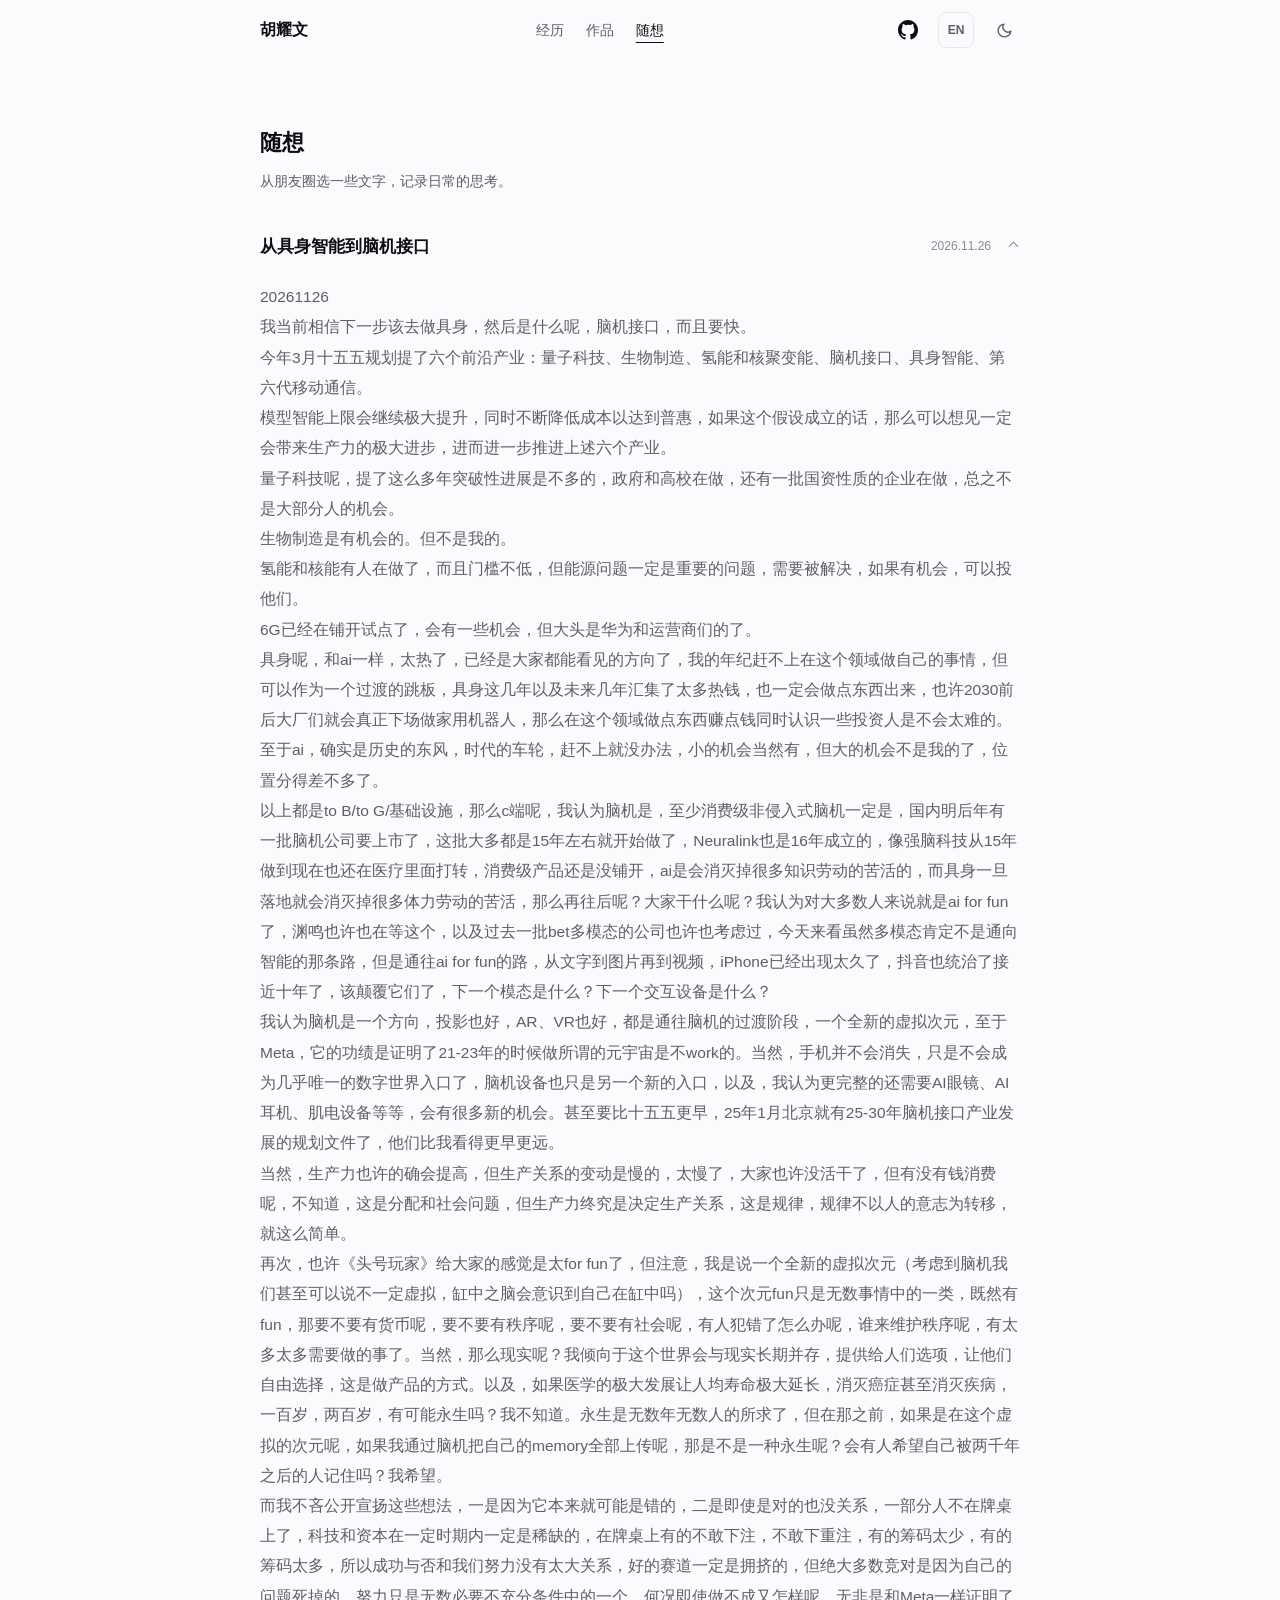
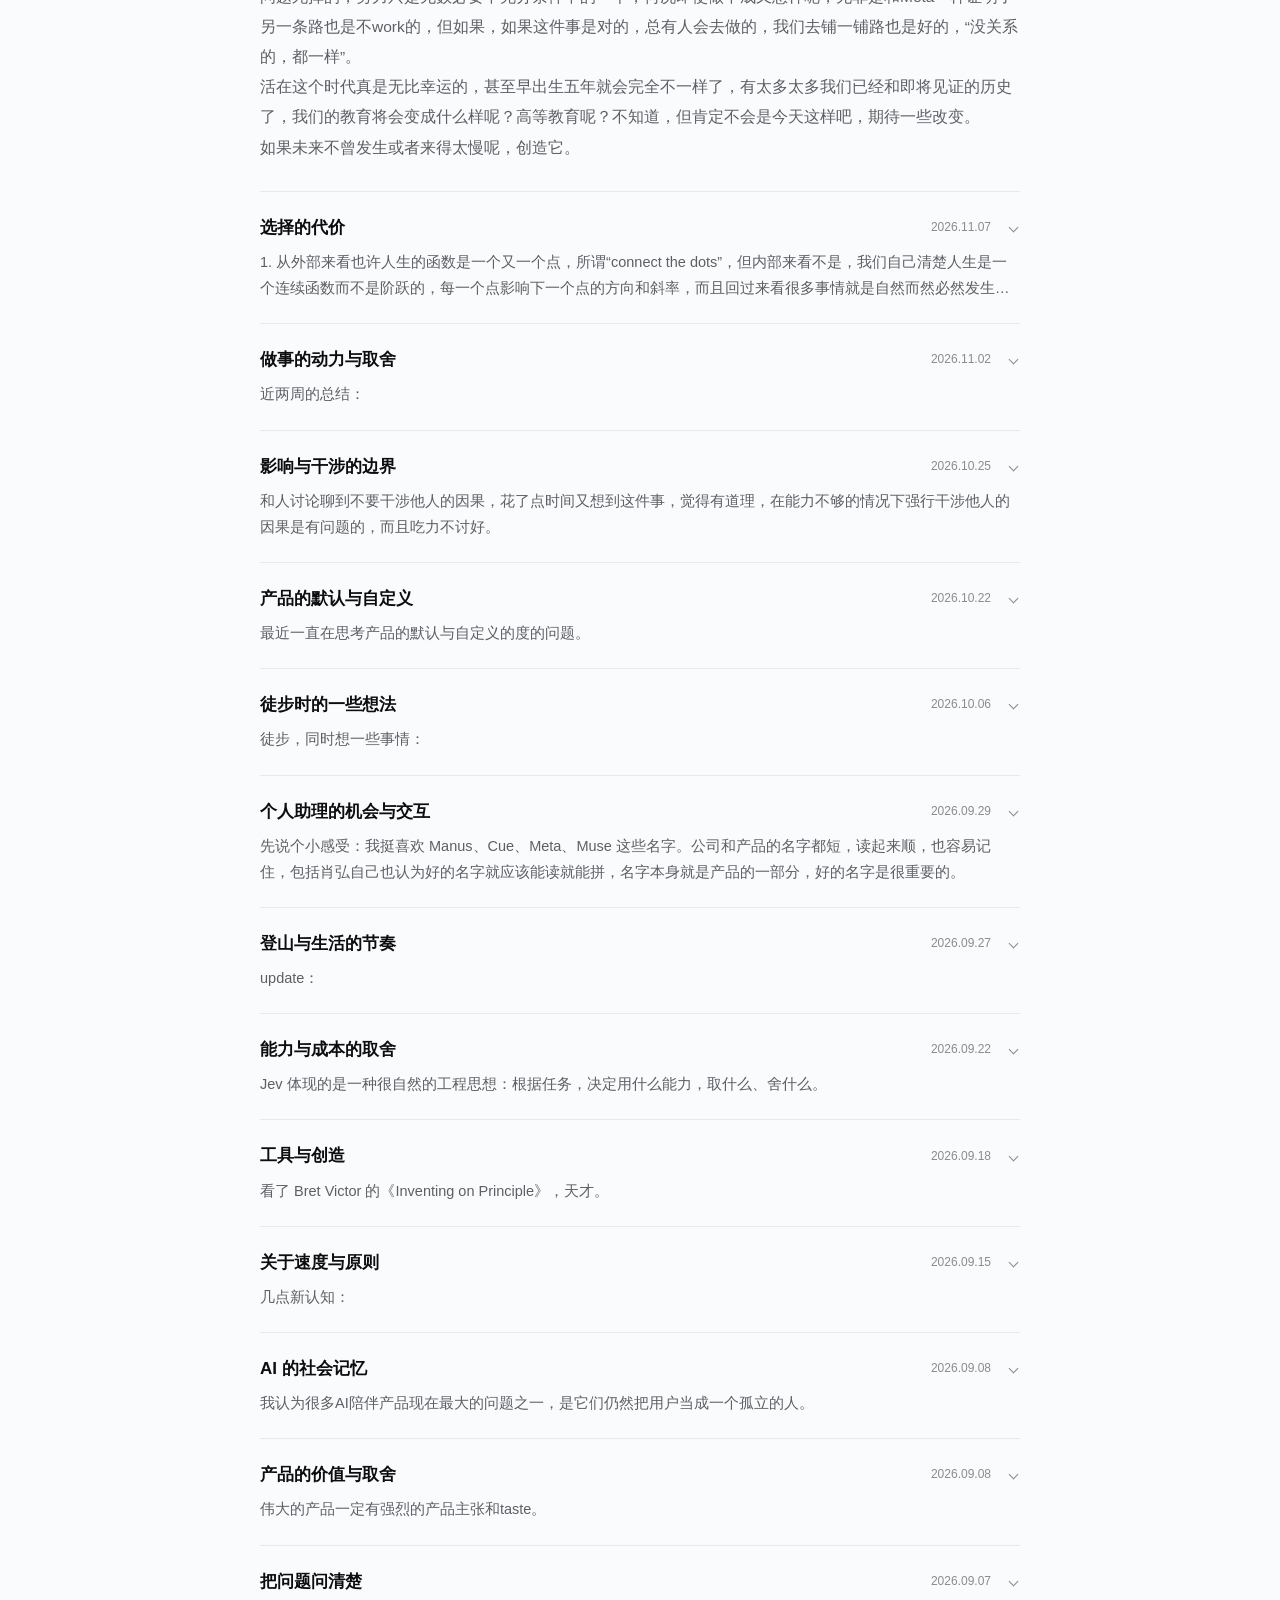
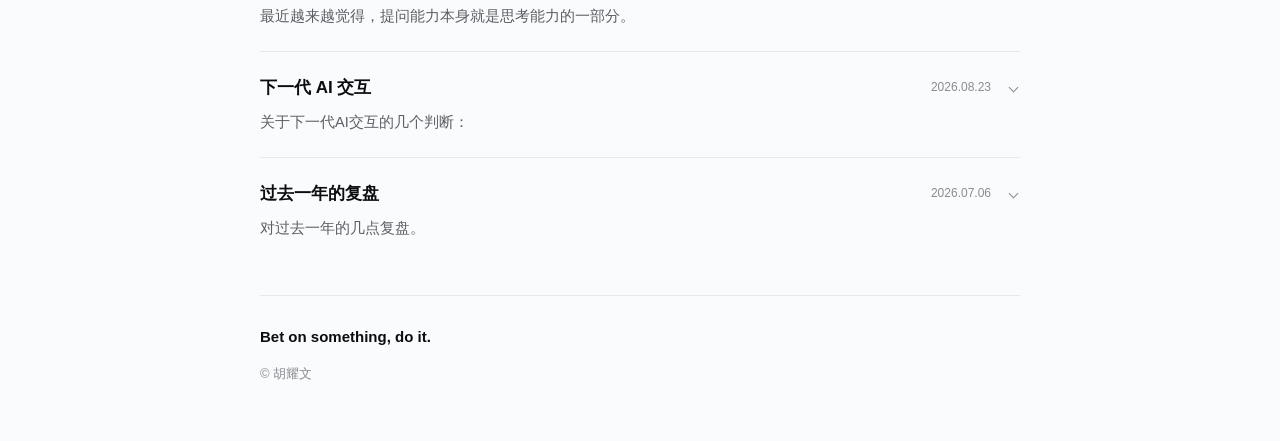
==== commit 90f327be: "Update selected thoughts" ====
--- a/thoughts/index.html
+++ b/thoughts/index.html
@@ -12,7 +12,7 @@
     <link rel="stylesheet" href="/styles/components.css?v=68f00d53db6f" />
     <link rel="stylesheet" href="/styles/responsive.css?v=d655d90e8aed" />
     <link rel="stylesheet" href="/styles/editor.css?v=85f72cc7cdc1" />
-    <script type="importmap">{"imports":{"/js/components/education.js":"/js/components/education.js?v=c0fd4ed070bd","/js/components/elsewhere.js":"/js/components/elsewhere.js?v=f04473ef3fe8","/js/components/experience.js":"/js/components/experience.js?v=d95c272f8734","/js/components/footer.js":"/js/components/footer.js?v=6c1550f450aa","/js/components/header.js":"/js/components/header.js?v=c771551df5c7","/js/components/hero.js":"/js/components/hero.js?v=c786eb05e576","/js/components/projects.js":"/js/components/projects.js?v=da0c649078fe","/js/components/theme.js":"/js/components/theme.js?v=8a8a0685de5f","/js/components/thoughts.js":"/js/components/thoughts.js?v=fadeb049f061","/js/data.js":"/js/data.js?v=11841631d795","/js/editor.js":"/js/editor.js?v=6a5486670264","/js/i18n.js":"/js/i18n.js?v=1fff15296297","/js/main.js":"/js/main.js?v=2e83fb399272","/js/pages.js":"/js/pages.js?v=ab31759174a4"}}</script>
+    <script type="importmap">{"imports":{"/js/components/education.js":"/js/components/education.js?v=c0fd4ed070bd","/js/components/elsewhere.js":"/js/components/elsewhere.js?v=f04473ef3fe8","/js/components/experience.js":"/js/components/experience.js?v=d95c272f8734","/js/components/footer.js":"/js/components/footer.js?v=6c1550f450aa","/js/components/header.js":"/js/components/header.js?v=c771551df5c7","/js/components/hero.js":"/js/components/hero.js?v=c786eb05e576","/js/components/projects.js":"/js/components/projects.js?v=da0c649078fe","/js/components/theme.js":"/js/components/theme.js?v=8a8a0685de5f","/js/components/thoughts.js":"/js/components/thoughts.js?v=fadeb049f061","/js/data.js":"/js/data.js?v=70315a0ffd4c","/js/editor.js":"/js/editor.js?v=6a5486670264","/js/i18n.js":"/js/i18n.js?v=1fff15296297","/js/main.js":"/js/main.js?v=2e83fb399272","/js/pages.js":"/js/pages.js?v=ab31759174a4"}}</script>
     <!-- assets:end -->
     <script>
       try {
@@ -50,7 +50,36 @@
       </div>
       <div class="thought-list">
       <article class="thought-item" lang="zh-CN">
-        <details class="thought" id="note-20261107-b08d0c16" open>
+        <details class="thought" id="note-20261126-45caf8e5" open>
+          <summary class="thought-summary">
+            <span class="thought-heading">
+              <span class="thought-title">从具身智能到脑机接口</span>
+              <time datetime="2026-11-26">2026.11.26</time>
+              <span class="thought-chevron" aria-hidden="true"></span>
+            </span>
+            <span class="thought-excerpt">20261126</span>
+          </summary>
+          <div class="thought-body">20261126
+我当前相信下一步该去做具身，然后是什么呢，脑机接口，而且要快。
+今年3月十五五规划提了六个前沿产业：量子科技、生物制造、氢能和核聚变能、脑机接口、具身智能、第六代移动通信。
+模型智能上限会继续极大提升，同时不断降低成本以达到普惠，如果这个假设成立的话，那么可以想见一定会带来生产力的极大进步，进而进一步推进上述六个产业。
+量子科技呢，提了这么多年突破性进展是不多的，政府和高校在做，还有一批国资性质的企业在做，总之不是大部分人的机会。
+生物制造是有机会的。但不是我的。
+氢能和核能有人在做了，而且门槛不低，但能源问题一定是重要的问题，需要被解决，如果有机会，可以投他们。
+6G已经在铺开试点了，会有一些机会，但大头是华为和运营商们的了。
+具身呢，和ai一样，太热了，已经是大家都能看见的方向了，我的年纪赶不上在这个领域做自己的事情，但可以作为一个过渡的跳板，具身这几年以及未来几年汇集了太多热钱，也一定会做点东西出来，也许2030前后大厂们就会真正下场做家用机器人，那么在这个领域做点东西赚点钱同时认识一些投资人是不会太难的。
+至于ai，确实是历史的东风，时代的车轮，赶不上就没办法，小的机会当然有，但大的机会不是我的了，位置分得差不多了。
+以上都是to B/to G/基础设施，那么c端呢，我认为脑机是，至少消费级非侵入式脑机一定是，国内明后年有一批脑机公司要上市了，这批大多都是15年左右就开始做了，Neuralink也是16年成立的，像强脑科技从15年做到现在也还在医疗里面打转，消费级产品还是没铺开，ai是会消灭掉很多知识劳动的苦活的，而具身一旦落地就会消灭掉很多体力劳动的苦活，那么再往后呢？大家干什么呢？我认为对大多数人来说就是ai for fun了，渊鸣也许也在等这个，以及过去一批bet多模态的公司也许也考虑过，今天来看虽然多模态肯定不是通向智能的那条路，但是通往ai for fun的路，从文字到图片再到视频，iPhone已经出现太久了，抖音也统治了接近十年了，该颠覆它们了，下一个模态是什么？下一个交互设备是什么？
+我认为脑机是一个方向，投影也好，AR、VR也好，都是通往脑机的过渡阶段，一个全新的虚拟次元，至于Meta，它的功绩是证明了21-23年的时候做所谓的元宇宙是不work的。当然，手机并不会消失，只是不会成为几乎唯一的数字世界入口了，脑机设备也只是另一个新的入口，以及，我认为更完整的还需要AI眼镜、AI耳机、肌电设备等等，会有很多新的机会。甚至要比十五五更早，25年1月北京就有25-30年脑机接口产业发展的规划文件了，他们比我看得更早更远。
+当然，生产力也许的确会提高，但生产关系的变动是慢的，太慢了，大家也许没活干了，但有没有钱消费呢，不知道，这是分配和社会问题，但生产力终究是决定生产关系，这是规律，规律不以人的意志为转移，就这么简单。
+再次，也许《头号玩家》给大家的感觉是太for fun了，但注意，我是说一个全新的虚拟次元（考虑到脑机我们甚至可以说不一定虚拟，缸中之脑会意识到自己在缸中吗），这个次元fun只是无数事情中的一类，既然有fun，那要不要有货币呢，要不要有秩序呢，要不要有社会呢，有人犯错了怎么办呢，谁来维护秩序呢，有太多太多需要做的事了。当然，那么现实呢？我倾向于这个世界会与现实长期并存，提供给人们选项，让他们自由选择，这是做产品的方式。以及，如果医学的极大发展让人均寿命极大延长，消灭癌症甚至消灭疾病，一百岁，两百岁，有可能永生吗？我不知道。永生是无数年无数人的所求了，但在那之前，如果是在这个虚拟的次元呢，如果我通过脑机把自己的memory全部上传呢，那是不是一种永生呢？会有人希望自己被两千年之后的人记住吗？我希望。
+而我不吝公开宣扬这些想法，一是因为它本来就可能是错的，二是即使是对的也没关系，一部分人不在牌桌上了，科技和资本在一定时期内一定是稀缺的，在牌桌上有的不敢下注，不敢下重注，有的筹码太少，有的筹码太多，所以成功与否和我们努力没有太大关系，好的赛道一定是拥挤的，但绝大多数竞对是因为自己的问题死掉的，努力只是无数必要不充分条件中的一个，何况即使做不成又怎样呢，无非是和Meta一样证明了另一条路也是不work的，但如果，如果这件事是对的，总有人会去做的，我们去铺一铺路也是好的，“没关系的，都一样”。
+活在这个时代真是无比幸运的，甚至早出生五年就会完全不一样了，有太多太多我们已经和即将见证的历史了，我们的教育将会变成什么样呢？高等教育呢？不知道，但肯定不会是今天这样吧，期待一些改变。
+如果未来不曾发生或者来得太慢呢，创造它。</div>
+        </details>
+      </article>
+      <article class="thought-item" lang="zh-CN">
+        <details class="thought" id="note-20261107-b08d0c16">
           <summary class="thought-summary">
             <span class="thought-heading">
               <span class="thought-title">选择的代价</span>
@@ -118,26 +147,6 @@
 过去我们一直习惯于产品已经被定义好用户来使用，但这真的是对的吗？
 今天开发和测试的成本已经极大降低了，我们是否有能力让产品留给用户一部分自定义的权利呢？允许用户在一定范围内选择自己想要的样式和设计，和过去的推荐算法一样，用户本身也是产品的一部分，但我们把一个个人标签和向量化未免又太冷漠，会不会有更好的形式呢？
 我想会的。</div>
-        </details>
-      </article>
-      <article class="thought-item" lang="zh-CN">
-        <details class="thought" id="note-20261015-4c8ef45b">
-          <summary class="thought-summary">
-            <span class="thought-heading">
-              <span class="thought-title">先让想法看得见</span>
-              <time datetime="2026-10-15">2026.10.15</time>
-              <span class="thought-chevron" aria-hidden="true"></span>
-            </span>
-            <span class="thought-excerpt">刚才和 Codex 讨论了一个问题：一起做产品的时候，是先把 Figma 画出来，确认之后再开发，还是在计划模式里讨论清楚，就直接写代码？</span>
-          </summary>
-          <div class="thought-body">刚才和 Codex 讨论了一个问题：一起做产品的时候，是先把 Figma 画出来，确认之后再开发，还是在计划模式里讨论清楚，就直接写代码？
-我还是倾向于，新页面、新流程，先看原型。
-很多讨论其实是不直观的。同样一句“上传材料之后进入研究”，我想象的页面和 AI 理解的页面，可能差了很远。文字上都觉得说清楚了，真正看到东西，才发现这里不对，那里也不顺。
-而且有些需求，确实要看到、用到之后，才知道自己想要什么。入口放在哪里，哪些信息应该先出现，点完之后下一步做什么，亲手走一遍，比来回解释容易得多。
-但也没必要什么都先画 Figma。改个文案、调个间距，直接改了看就好。AI 对话、文件处理这些，则要尽早拿真实材料跑。原型里的回答可以很漂亮，真正上传自己的文件之后好不好用，还得另外验证。
-所以我现在比较认可的方式是：先说清楚目标，把接下来要做的那一段画出来，串起一条能体验的流程，确认之后开发，再用真实功能验收。小步往前走，不用等整个产品都设计完。
-AI 把实现的速度提上来之后，我觉得产品经理更需要练习具化：把一句话里的想法，变成双方都能看见、能操作、能判断的东西。
-抽象很重要，具化也很重要。很多分歧，放到一个具体页面上，就容易聊清楚了。</div>
         </details>
       </article>
       <article class="thought-item" lang="zh-CN">
@@ -377,7 +386,7 @@
 https://github.com/Diefeng-Hu/ai-product-playbook</div>
         </details>
       </article></div>
-      <template id="thoughts-english-data">{"note-20261107-b08d0c16":{"sourceHash":"97f0f8413cc6faa2a8ff2af85925b778724ccede4df962abd646f2f304c311d1","title":"The Cost of Choosing","content":"1. From the outside, life might look like a series of dots you can connect. From the inside, we know it follows a continuous function, not a step function. Each point affects the direction and slope at the next one. Looking back, many things seem to have unfolded naturally and inevitably. Maybe the dice aren't rolled at the macro level, but they are at the micro level. There is randomness, and randomness itself is inevitable. It's that simple.\n\n2. Don't be afraid to make mistakes. Fear of making them leads us to make more mistakes, and more serious ones. Perfection doesn't exist, and that's a trade-off too. Procrastination and indecision are often mistakes in themselves.\n\n3. Do things with high leverage.\n\n4. One thing a trade-off means is that choosing a path means paying its price. Everything we do and every goal we reach comes at a cost. As an individual, you might take a job at a large company, join a startup, or work in the public sector. You might choose graduate school instead and pursue a master's or a PhD at Tsinghua, at Peking University, at your current university, in Europe or the US, or in Hong Kong or Singapore. For a company, every choice has its own cost: where to start, which industry to enter, what business to pursue, what product to make, and whom to hire. Before you choose, think through the cost and accept it.\n\n5. It takes a higher guiding principle to get things done at the level below it. I find that interesting."},"note-20261102-f1f6f76c":{"sourceHash":"380b269b902661fe44ceec6c91615b96bac98580f50b6eca242a0e89ae677bb9","title":"Motivation and Trade-offs in Getting Things Done","content":"Looking back on the past two weeks:\n\n1. It's hard to see something through without a strong enough conviction, or motivation.\n\n2. Pay attention to the details. Being careful doesn't guarantee things will work out, but carelessness can easily ruin them. The point is to cut down on mistakes we could have avoided, which takes good habits and a way to check our work. The same goes for building products. Small iterations still have to move things forward.\n\n3. People are shaped by their surroundings. Companies are shaped by their times.\n\n4. What's best for one part isn't necessarily best for the whole. It's hard to win in the long run by focusing on short-term gains.\n\n5. Don't try too hard to do all the talking or to convince the other person. Sometimes there's no point. Protect your attention and emotions. When your emotions are all over the place and your attention is scattered, it's hard to get things done. Being able to show vulnerability takes strength.\n\n6. A good team has clear roles and works closely together. It also needs someone good at PR and someone to keep time. Those responsibilities clearly shouldn't fall to the CEO. There are plenty of examples of this in history.\n\n7. Don't get so close to production that you lose sight of the people who will use what you make. Think about commercialization from day one. If you can't get that right, you'll be left with an idea and a demo. There's already too much AI-generated slop. When supply grows this fast, who is actually going to consume it?"},"note-20261025-aa5dc865":{"sourceHash":"34327883cc13ae5da20239eb930d3c7dff2267ab6f1552c00a9dc11d7cd663b1","title":"The boundary between influence and interference","content":"In a conversation, the idea of not interfering with other people's karma came up. I spent some more time thinking about it and felt it made sense: forcing your way into other people's cause and effect when you lack the ability to help is problematic, and often thankless.\n\nEveryone has a different environment, different aptitudes, and different pursuits, so each person has a different path. Many things may be beyond our power to change, and we should not force them to change. Even having enough ability does not mean we need to get involved in everything. I have tried persuading or changing some people in the past, with limited results and considerable energy spent. There is no need to make things hard for myself. It took me a long time to accept that.\n\nFatalism really is the most convenient position: if everything is predetermined, then whatever we do, or however we do it, seems to make no difference. But that way of thinking is rather too passive and can easily lead to nihilism, which is dangerous.\n\nYet pursuing impact and reputation necessarily means changing the course of many people's lives. The greater the ambition, the more people are affected. So where is the boundary between influencing others and forcibly interfering with them? When should we get involved, and when should we stop? I have not yet worked out how to reconcile these things.\n\nPerhaps this, too, is an attachment to form: allow myself not to force my way into other people's karma, without insisting that I must never get involved in anything. Do not cling to form, and do not cling to \"not clinging to form.\" Have Buddhism, Daoism, or philosophy discussed similar questions? I imagine they have, but I know too little. Perhaps this is something I need to work through myself."},"note-20261022-c4b2ccc4":{"sourceHash":"81599a5920e8010ecf753817624d009ae35eb811a708ad5ed1e62cd147e523df","title":"Defaults and customization in products","content":"Lately, I have been thinking about the balance between defaults and customization in products.\n\nWe have long been used to products being defined in advance for users to use. But is that really right?\n\nToday, the costs of development and testing have fallen dramatically. Could we give users some power to customize a product? Let them choose, within certain limits, the styles and designs they want. Just as with recommendation algorithms in the past, users themselves are part of the product. But reducing people to labels and vectors feels rather cold. Could there be a better form?\n\nI think there will be."},"note-20261015-4c8ef45b":{"sourceHash":"ac3bd6ec7b7d1d08e3d13f37b53c8e9582717512843930328b18cdee49398586","title":"Make the idea visible first","content":"I was just discussing a question with Codex: when we build a product together, should we first draw it in Figma and confirm it before development, or talk it through in planning mode and go straight to code?\n\nFor new pages and new flows, I still prefer to see a prototype first.\n\nMany discussions are hard to picture. Given the same sentence, \"Upload the materials, then start the research,\" the page I imagine and the page AI understands may be very different. The words seem clear, but once we see something concrete, we discover that this part is wrong and that part feels awkward.\n\nSome needs only become clear after we have seen and used something. Where should the entry point go? What information should appear first? What happens after a click? Walking through it yourself is much easier than explaining it back and forth.\n\nBut not everything needs to start in Figma. For a copy change or spacing adjustment, just make the change and look at it. For AI conversations and file processing, use real materials as early as possible. A prototype can show beautiful answers; whether the product works well with your own files still needs a separate test.\n\nThe approach I now favor is to clarify the goal, sketch the next part we are going to build, connect it into a flow we can experience, confirm it, then develop it and test the actual functionality. Move forward in small steps. There is no need to design the entire product first.\n\nAs AI makes implementation faster, I think product managers need more practice making things concrete: turning an idea expressed in one sentence into something both sides can see, operate, and judge.\n\nAbstraction matters, and so does making things concrete. Many disagreements become easier to discuss when they are put on an actual page."},"note-20261006-45f0113c":{"sourceHash":"9ca7c99b748bf18e70b6d8ceb789098d55f3f46bdbd9e1cca76ff3d080626950","title":"Some thoughts while hiking","content":"Hiking, and thinking about a few things:\n\n1. There will always be more mountains to climb. A summit is not the finish line; beyond this mountain are still more mountains.\n\n2. I finally understand what trekking poles are for.\n\n3. There really is a reason people live on plains.\n\n4. Life can have many side quests, but at any given moment there can be only one main quest. Attention is limited.\n\n5. Beyond what you love, what you are good at, and what you believe in, what else matters? Perhaps spirit and luck.\n\n6. Take responsibility for the result, not just the process.\n\n7. The clearer the problem and the requirements, the better. If you can think it through, you can write it clearly. Vague questions produce vague answers.\n\n8. Abstraction is an important ability. Making things concrete is an even more important one.\n\n9. People in different fields are doing much the same thing: approaching and expanding the boundaries of humanity and the world from different directions.\n\n10. The three drivers of models are data, compute, and algorithms. For individuals, they are environment, intelligence, and methodology. For organizations, resources, talent, and culture.\n\n11. Sharing context within organizations is an extremely valuable product and engineering problem that needs to be solved and will be solved. It is also a management problem.\n\n12. How can we make communication more efficient? Is A2A a good answer?\n\n13. Professor Lu Ming may be right: moving toward balance through greater concentration. Remove household-registration restrictions, develop megacities, and allow people to move more freely. Central and western regions would then have fewer people and more resources per person, helping bring per-capita GDP across regions into balance.\n\n14. A global connected-vehicle network, where vehicles communicate and know one another's positions, combined with mature fully autonomous driving wherever possible, might help with transport allocation and congestion. Peak holiday travel would still cause jams, but perhaps we could solve most problems in most situations. By the way, a more imaginative question: when might cars as a form of transportation disappear altogether?"},"note-20260929-0201ff77":{"sourceHash":"fd1d7ec13cf7364c51642e934fb3d5a2d76e05a472f00d5ddcd23973cebfcdb2","title":"The opportunity and interaction design of personal assistants","content":"A small observation first: I quite like names such as Manus, Cue, Meta, and Muse. The company and product names are short, easy to say, and easy to remember. Xiao Hong also believes a good name should be easy to spell once you hear it. A name is part of the product itself, and a good one matters.\nAs for the product, I believe there will be a major opportunity for personal assistants on mobile, but I am not sure whether the time is now. The demand certainly exists. The question is whether today's capabilities, costs, and habits can support a mass-market product. It makes sense for a company like Meta to invest now: it has the resources to build ahead of demand and cultivate the market. But for monetization today, the willingness to pay is clearer in enterprise and developer use cases, especially for Anthropic.\nMeta's advantage is that it already controls social entry points and may be able to bring existing users to Muse. But having distribution and making a personal assistant work are still two different things. We need to keep watching.\nI also do not think the desktop usage patterns established by products such as Codex and Claude Code can simply be transplanted to mobile. They began with high-value work tasks: users know what they want and are willing to spend time using the tools and checking results. Everyday needs on a phone are more fragmented. People may not want to interact with AI in the same way.\nMeanwhile, I keep thinking about another question: where is the \"Douyin\" of the AI era? The big opportunities in mobile internet were not just productivity tools, but entertainment and social interaction too. If consumer AI products always focus on \"saving me time,\" they may be missing part of the opportunity. Video may not be the final format either. Could AI create a new experience that people want to participate in? I have not thought this through yet.\nOne thing I strongly agree with in Cue is giving agents a persistent identity. An agent can have its own email, phone number, accounts, and budget, and register for services, contact people, and move things forward within its authorization. That lets it participate in the outside world over time. It also raises questions about our relationship with agents: as they become more capable and vastly outnumber us, how should we work and live with them?\nBut I do not yet understand the interaction of a group chat with multiple agents. What would make me bring several agents into a group to talk? Do users really enjoy watching them discuss things with one another?\nFor me, the more natural approach is to delegate a task, get the result when it is done, and be consulted when a decision is needed. Multiple agents can divide the work internally, but I do not necessarily need to participate in their coordination. It is like a chain of thought: you may read it at first, but once you know the tool, you do not keep watching. Being able to inspect the process when needed is valuable; making that process something I have to pay attention to every day may not be.\nQR codes raise a similar question. If I have already arrived at a restaurant, what makes scanning a code so an agent can order better than the current method? What I would rather have is an agent that knows my tastes and dietary restrictions, chooses a restaurant, books a table or orders ahead, and keeps handling any later changes.\nSo my guess is that QR codes are just an initial entry point Cue has chosen. The larger direction should be making services agent-friendly. Websites, mini programs, QR codes, APIs, and MCP can all serve as entry points. Once a connection is established through a scan, it can persist; there is no need to start again on-site each time.\nA person expresses a need. The agent discovers, selects, and uses services, completing tasks that previously required moving between graphical interfaces. I think that is more interesting than the idea of \"putting an agent behind every QR code\" itself.\nThe above was dictated and organized by Codex."},"note-20260927-4be61e04":{"sourceHash":"9f85a7fbc683ec5b7e1d2f7cf2b750cd546b34a035c48b8e8564bae803059062","title":"Mountain climbing and the rhythm of life","content":"Update:\n\nI came across some students singing. It was lovely. Time matters and there is so much to do, but perhaps we should leave some time to waste, or life becomes rather dull. Work while you work, play while you play.\n\nClimbing a mountain made me think that work might be similar: knowing where to hurry, where to slow down, what rhythm to follow, and whom to climb with.\n\nIs fast better, or slow? I do not know. We are all climbing different mountains.\n\nA bottleneck at a junction is like a technical barrier or some other threshold. Either pay for a ticket with people, technology, channels, relationships, or resources, or find another route around it. Perhaps there is even a cable car.\n\nSome mountains may have no such junctions; others may have many. There can be more than one way up, and more than one way down.\n\nI also received a Mid-Autumn Festival gift box from Maimai: a coffee cup, and a LABUBU! That made me happy."},"note-20260922-0e8a1930":{"sourceHash":"d1c0471d52b66bb0e128ff2f86b4519d3e44812c8f0c23986789ec4c8989c8c0","title":"Balancing capability and cost","content":"Jev reflects a very natural engineering idea: let the task determine which capabilities to use, what to keep, and what to give up.\n\nTraditional software engineering has already optimized some tasks so well that they should not use a model at all. Other tasks need semantic understanding but offer only a limited set of actions, so a specialized model can make the judgment. Bring in stronger capabilities when complex reasoning or unfamiliar situations arise.\n\nThis resembles the division of labor in a company: handle what you can on the front line and escalate what you cannot. A company cannot operate efficiently if everything goes to the boss. An agent does not need to call the strongest model at every step either.\n\nThe GUI is another useful analogy. Buttons, menus, and forms present a finite set of choices through a graphical interface. People observe the current state, make a judgment, click or fill something in, and continue. Agents can use this structure too.\n\nBut buttons are fixed; deciding which one to click still depends on context. The agent needs to know what it is doing, what happened earlier, and what result this step should produce. The questions and choices themselves also need to be carefully defined.\n\nWhen these decisions are made ten thousand times today and another ten thousand times tomorrow, trade-offs and optimization matter. If we want everyone to have access to top-level intelligence, we have to consider cost.\n\nMore precisely, it should not be called cheap, but economical. Factor in reliability, latency, errors, and maintenance. Making sufficiently good capabilities affordable for frequent use is what enables widespread adoption."},"note-20260918-89e49c6d":{"sourceHash":"f48a17dbda991da3396f149736f249f70d5e8755a8a8243a9616c17ebfe4b0f9","title":"Tools and creation","content":"I watched Bret Victor's \"Inventing on Principle.\" Genius.\nHe notices limitations that everyone has grown used to, or no longer even sees as problems, and then builds a different world with his own hands, showing you that things do not have to be this way.\n\"Creators need an immediate connection to what they are creating.\" Good tools make changes visible and allow ideas to grow through experimentation. Many ideas may never become real simply because our tools make them too difficult to express.\nWe keep asking, \"How can AI complete tasks more smoothly?\" Following Bret's thinking, we should also ask: does this tool make it easier for people to understand, experiment, and come up with ideas they would otherwise never have had?"},"note-20260915-1e206bc0":{"sourceHash":"20d9c5520d31f799c7c388d4c83dc22a52f7fe9c757174c54e846e88a30c01fd","title":"On speed and principles","content":"A few new realizations:\n1. Do not underestimate how long it really takes to reach a high standard.\n2. Use speed to test your direction, not to force complex things to mature on an unrealistic schedule.\n3. Restraint is not a principle. A principle is a trade-off made after you are clear about what you believe.\n4. Principles serve the goal. When preserving a principle starts to outweigh the goal itself, the principle becomes an attachment to form."},"note-20260908-ba5f0f86":{"sourceHash":"dd93eb4d90f1c7fc4f1842b5a8d84598ae3035231d422a123236d531779b7f01","title":"Social memory for AI","content":"I think one of the biggest problems with many AI companion products is that they still treat the user as an isolated individual.\n\nToday's AI remembers what users like and dislike, their names, and what they have said before. We can call that personal memory. But a real person is not a fixed profile; they are more like a node continually involved in different relationships.\n\nMarx wrote that human essence is not an abstraction inherent in each single individual; in reality, it is the ensemble of social relations. Applied to AI products, this may suggest something quite direct: the next generation of AI may need to understand not just \"who the user is,\" but whom they are interacting with, what role they play in that relationship, what has happened in it, and how it is changing.\n\nWhat comes beyond personal memory may therefore be social memory.\n\nAI should not only know \"I like AI.\" It should gradually understand whom I work with, what each person is responsible for, whom I trust, where I disagree with someone, and how those relationships have changed. It should even understand the different roles I play in different relationships. That is real social context.\n\nThe same person is not exactly the same self when facing friends, parents, a boss, or a partner. Who someone is should not be defined only by age, occupation, interests, and chat history. It changes across relationships, roles, situations, and time.\n\nSo I think the next generation of AI context should move beyond a user's chat history and gradually become:\n\nUser x People x Relationships x Situations x Time x Goals\n\nThis could represent a leap in AI's ability to understand:\n\nFrom understanding text, to understanding people, to understanding the relationships people inhabit.\n\nIn the internet era, we became used to abstracting people into users. But if AI is truly to become a lasting presence in people's lives, what it ultimately needs to understand may be a continually changing person shaped by social relationships, rather than a static user profile.\n\nA person's essence is not a set of labels, and their context should not be merely a chat history."},"note-20260908-bc4adea5":{"sourceHash":"d34ba007eb4a56a445b5ab90dd3a3448163480ac28a87ca34f7c073ebff18717","title":"Product value and trade-offs","content":"Great products have a strong point of view and taste.\nBut the thing to be uncompromising about is not every judgment you make. It is a few core principles, while staying humble before the facts.\nThe most fundamental principle of a product is not simplicity, usability, or elegance. It is value: why should users use it, and from what state does it actually move them to a better one?\nSimplicity and usability follow from that. To obtain value, users pay in time, learning effort, attention, steps, decision-making, and risk. A good product minimizes those unnecessary costs, keeping complexity on its own side rather than exposing it to users.\nConsistency, reliability, and trade-offs matter too. A product should help users develop stable expectations, deserve their trust at important moments, and know clearly what it will not do. Products always involve trade-offs, and a large part of taste is knowing what to sacrifice.\nElegance is not the first principle. It is more like the natural result of getting those things right: enormous complexity behind the scenes, while users feel it should have worked this way all along.\nSo great products do not all need a Steve Jobs-like personal style, but they do need clear choices.\nBe uncompromising about principles and humble before the facts."},"note-20260907-e3441f9f":{"sourceHash":"b4d0d561537e44758f5d73929251d167ffc52178346b24d7f16d4b5108b431fe","title":"Make the question clear","content":"Lately, I increasingly feel that the ability to ask questions is itself part of the ability to think.\nA good question does not have to be long, but a great deal of thinking often happens before it is asked: where am I now, what is the goal, what are the constraints, what is my own judgment, and what am I actually uncertain about?\nThe worst kind of question throws a huge, vague problem at someone else and asks them to define it for you.\nA good question means you have already come a long way and have just one thing left that you genuinely do not know.\nContext + goal + constraint + hypothesis + ask. Often, once the question is clear, you are already halfway to the answer."},"note-20260823-848af7ee":{"sourceHash":"843c62bba64e783efed54d6b9439ae39136950ab4ec5979d25ac766b5dc2d4e8","title":"The next generation of AI interaction","content":"A few thoughts on the next generation of AI interaction:\n\n1. The ultimate context problem may not be that it is too short, but that there is too much of it.\nWhen AI can continuously read screens, speech, location, email, calendars, and past behavior, the key capability shifts from context length to context selection: what to remember, what to forget, and what to recall at this moment.\n\n2. Ignoring may be one of an agent's most important abilities.\nAn ambient agent can perceive vast numbers of events each day, but only a few may be worth bringing to a person's attention. Knowing when not to speak or act may be harder than giving a smarter answer.\n\n3. Attention systems may follow recommendation systems.\nRecommendation systems decide what is worth viewing among vast amounts of content. Attention systems decide what deserves to enter a person's attention from vast amounts of context. The former distribute content; the latter allocate attention and may even determine action.\n\n4. An important role for on-device models may be to serve as a context gateway rather than to answer questions.\nThey can continually perceive, filter, and compress information from the environment, deciding what to forget immediately, what to store in memory, and what merits a call to a stronger model.\n\n5. The core of agent UX is not conversation, but autonomy.\nFrom observing, suggesting, and preparing to acting, what really needs designing is how autonomous AI should be and at what point it should hand control back to a person.\n\nIn a sense, the next stage of competition is not just about how smart a model is, but about who can compress unlimited context into the right memory, attention, and action."},"note-20260706-d5cb9a01":{"sourceHash":"1e66923099317060c6f9e526d55b17e8192521a2acab905e7cac4c051d72f1d3","title":"Looking back on the past year","content":"A few reflections on the past year.\n\n1. Iterate in small steps\n2. Choose the right direction\n3. Make bold bets\n4. Be proactive\n5. Put first things first\n6. Adjust quickly\n7. Stay curious\n\nLet me go through them one by one.\n\nSmall-step iteration is a classic internet-product method. What I mean here is that, in many situations, you should act before you have figured everything out. Action produces results and feedback; an idea alone never gets anything done. This is especially true today, when models have almost given us the ability to turn words directly into reality. A good question almost amounts to a good answer.\n\nChoosing the right direction is really choosing the right problem. Choice matters more than effort. There are many choices within it: timing, product, market, industry, boss, team, investment, and so on. Back to small-step iteration: often, who really knows whether a choice is right? You have to bet.\n\nThat is what making bold bets means: bet that something can work, then bring every resource you can to bear on it. If you do not even dare to bet, how can you expect to win?\n\nBeing proactive and putting first things first both come from \"The 7 Habits of Highly Effective People.\" Although I find the title silly, some of its principles are useful. If you want something, pursue it; otherwise, how will you know whether you can get it or make it happen? I have felt the importance of priorities particularly strongly at work. Being busy is fine; having nothing to do may mean there are no good opportunities. But you must never be too busy. That applies to individuals and companies alike: someone needs time to get their head down and do the work, and someone also needs time to look up and see where things are going.\n\nAdjusting quickly means, more precisely, experimenting quickly, validating quickly, and adjusting quickly. When you are wrong, admit it. Repeatedly hitting the same wall while refusing to acknowledge it is not wise.\n\nStay curious. Curiosity about the world makes it possible to build good products. Steve Jobs said, \"Stay Hungry, Stay Foolish.\" Perhaps we should add: Stay Curious.\n\nI have been gradually collecting these thoughts into an \"AI Product Playbook,\" to keep developing my understanding of AI products, AI agents, and product methods. I would welcome a conversation about it.\n\nGitHub:\nhttps://github.com/Diefeng-Hu/ai-product-playbook"}}</template>
+      <template id="thoughts-english-data">{"note-20261126-45caf8e5":{"sourceHash":"2a39a29a705940b57ba89e2bd18105e042b62e516f6ee2f0cee074d456eeceb2","title":"From Embodied AI to Brain–Computer Interfaces","content":"November 26, 2026\nRight now I think my next move should be into embodied AI. And after that? Brain–computer interfaces. And I think I need to move fast.\n\nThis March, the 15th Five-Year Plan named six frontier industries: quantum technology, biomanufacturing, hydrogen and nuclear fusion energy, brain–computer interfaces, embodied intelligence, and sixth-generation mobile communications.\n\nSuppose the upper limit of what AI models can do keeps rising sharply, while the cost keeps falling until everyone can afford to use them. If that assumption holds, I can see it bringing enormous gains in productivity, which would in turn move those six industries forward.\n\nTake quantum technology. People have been talking about it for years, and breakthroughs have been few. Governments and universities are working on it, along with a number of state-owned companies. In short, it’s not much of an opening for most of us.\n\nThere are opportunities in biomanufacturing. They’re not mine, though.\n\nPeople are working on hydrogen and nuclear energy, and the barriers to entry are high. Still, energy is an important problem and it needs solving. If the opportunity comes along, I could invest in the people working on it.\n\n6G trials are already rolling out. There will be some opportunities, though I think the lion’s share will go to Huawei and the telecom operators.\n\nEmbodied AI, like AI itself, is red hot. Everybody can see where it’s going. At my age, I’m too late to build something of my own in this field, but it could be a stepping stone. An enormous amount of money has poured into embodied AI over the past few years, and more will pour in over the next few. Something will come of it. Maybe around 2030 the big tech companies will get serious about household robots. In the meantime, I don’t think it’ll be terribly hard to build something, earn some money, and get to know a few investors.\n\nAs for AI, it really is one of those historical tailwinds. The wheel of history keeps turning, and if I miss it, I miss it. There are small opportunities, of course, but the big ones aren’t mine anymore. Most of those places have been taken.\n\nSo far I’ve been talking about businesses, governments, and infrastructure. What about consumers? I think there’s an opening in brain–computer interfaces, certainly in noninvasive ones for consumers. I expect a number of Chinese companies in this field to go public over the next two years. Most of them got started around 2015. Neuralink was founded in 2016. BrainCo, for instance, has been at it since 2015 and is still mostly working in healthcare. Its consumer products haven’t taken off at scale. AI will do away with a lot of the drudgery of knowledge work, and once embodied AI is in use, it’ll do away with a lot of the drudgery of physical work. What comes after that? What will people do? For most people, I think it’ll be AI for fun. Maybe Yuanming is waiting for that, too. Maybe some of the companies that bet on multimodal AI had this in mind. As I see it today, multimodality definitely isn’t the path to intelligence, but it is a path to AI for fun. We’ve gone from text to images to video. The iPhone has been around for ages. Douyin has dominated for nearly a decade. It’s time for something to displace them. What’s the next modality? What’s the next device we’ll interact with?\n\nI think brain–computer interfaces are one direction this could go. Projection, AR, VR: I see all of them as steps on the way there, toward a whole new virtual dimension. As for Meta, what it showed us was that trying to build the so-called metaverse in 2021–23 didn’t work. Phones won’t disappear, of course. They’ll just cease to be practically the only way into the digital world. A brain–computer interface will be another way in. I think a fuller picture also includes AI glasses, AI earbuds, devices that pick up electrical signals from our muscles, and more. There’ll be plenty of new opportunities. Even before the 15th Five-Year Plan, Beijing already had a plan for its brain–computer interface industry covering 2025–30. That was in January 2025. They saw it earlier than I did, and they saw further.\n\nProductivity may well rise. The relations of production change slowly, though. Too slowly. People might have no work to do, but will they have money to spend? I don’t know. That’s a question of distribution and of how society works. Ultimately, though, the forces of production determine the relations of production. That’s how it works, whatever any of us might wish. It’s that simple.\n\nThen again, maybe Ready Player One makes it all sound a little too much like fun and games. What I mean is a whole new dimension, a virtual one (though with brain–computer interfaces, who’s to say it’s virtual? Would a brain in a vat know it was in a vat?). Fun is only one of countless things that could happen there. If there’s fun, will there also need to be money? Rules? A society? What happens when someone does something wrong? Who keeps order? There’s so much to do. And what about the physical world? My sense is that the two worlds would coexist for a long time. Give people options and let them choose. That’s how I think about making products. And suppose medicine advanced enough to extend the average lifespan dramatically, to do away with cancer or even disease itself. A hundred years, two hundred years. Could we live forever? I don’t know. People have wanted immortality for as long as we can remember. But what if, before that, there’s this virtual dimension? What if I uploaded all my memories through a brain–computer interface? Would that be a kind of immortality? Would anyone want people two thousand years from now to remember them? I would.\n\nI’m happy to say all this in public. For one thing, I could be wrong. For another, it’s fine if I’m right. Some people are already out of the game. At any given time there’s only so much technology and capital to go around. Of those at the table, some don’t dare place a bet, some don’t dare bet big, some have too few chips, and some have too many. In that sense, whether we succeed doesn’t have much to do with how hard we work. A promising field is bound to be crowded, but most competitors go under because of problems of their own. Effort is just one of any number of conditions that are necessary but not sufficient. Besides, what if we try and it doesn’t work? Like Meta, we’ll have shown that another path doesn’t work. But if this is the right thing to do, somebody will do it. I’d be happy for us to help pave the way. “It’s okay. It’s all the same.”\n\nI feel incredibly lucky to be alive now. Even being born five years earlier would have made things completely different. There’s so much history we’ve already seen and so much we’re about to see. What will education look like? Higher education? I don’t know, but it surely won’t look the way it does today. I’m looking forward to some changes.\n\nAnd if that future never comes, or takes too long? Create it."},"note-20261107-b08d0c16":{"sourceHash":"97f0f8413cc6faa2a8ff2af85925b778724ccede4df962abd646f2f304c311d1","title":"The Cost of Choosing","content":"1. From the outside, life might look like a series of dots you can connect. From the inside, we know it follows a continuous function, not a step function. Each point affects the direction and slope at the next one. Looking back, many things seem to have unfolded naturally and inevitably. Maybe the dice aren't rolled at the macro level, but they are at the micro level. There is randomness, and randomness itself is inevitable. It's that simple.\n\n2. Don't be afraid to make mistakes. Fear of making them leads us to make more mistakes, and more serious ones. Perfection doesn't exist, and that's a trade-off too. Procrastination and indecision are often mistakes in themselves.\n\n3. Do things with high leverage.\n\n4. One thing a trade-off means is that choosing a path means paying its price. Everything we do and every goal we reach comes at a cost. As an individual, you might take a job at a large company, join a startup, or work in the public sector. You might choose graduate school instead and pursue a master's or a PhD at Tsinghua, at Peking University, at your current university, in Europe or the US, or in Hong Kong or Singapore. For a company, every choice has its own cost: where to start, which industry to enter, what business to pursue, what product to make, and whom to hire. Before you choose, think through the cost and accept it.\n\n5. It takes a higher guiding principle to get things done at the level below it. I find that interesting."},"note-20261102-f1f6f76c":{"sourceHash":"380b269b902661fe44ceec6c91615b96bac98580f50b6eca242a0e89ae677bb9","title":"Motivation and Trade-offs in Getting Things Done","content":"Looking back on the past two weeks:\n\n1. It's hard to see something through without a strong enough conviction, or motivation.\n\n2. Pay attention to the details. Being careful doesn't guarantee things will work out, but carelessness can easily ruin them. The point is to cut down on mistakes we could have avoided, which takes good habits and a way to check our work. The same goes for building products. Small iterations still have to move things forward.\n\n3. People are shaped by their surroundings. Companies are shaped by their times.\n\n4. What's best for one part isn't necessarily best for the whole. It's hard to win in the long run by focusing on short-term gains.\n\n5. Don't try too hard to do all the talking or to convince the other person. Sometimes there's no point. Protect your attention and emotions. When your emotions are all over the place and your attention is scattered, it's hard to get things done. Being able to show vulnerability takes strength.\n\n6. A good team has clear roles and works closely together. It also needs someone good at PR and someone to keep time. Those responsibilities clearly shouldn't fall to the CEO. There are plenty of examples of this in history.\n\n7. Don't get so close to production that you lose sight of the people who will use what you make. Think about commercialization from day one. If you can't get that right, you'll be left with an idea and a demo. There's already too much AI-generated slop. When supply grows this fast, who is actually going to consume it?"},"note-20261025-aa5dc865":{"sourceHash":"34327883cc13ae5da20239eb930d3c7dff2267ab6f1552c00a9dc11d7cd663b1","title":"The boundary between influence and interference","content":"In a conversation, the idea of not interfering with other people's karma came up. I spent some more time thinking about it and felt it made sense: forcing your way into other people's cause and effect when you lack the ability to help is problematic, and often thankless.\n\nEveryone has a different environment, different aptitudes, and different pursuits, so each person has a different path. Many things may be beyond our power to change, and we should not force them to change. Even having enough ability does not mean we need to get involved in everything. I have tried persuading or changing some people in the past, with limited results and considerable energy spent. There is no need to make things hard for myself. It took me a long time to accept that.\n\nFatalism really is the most convenient position: if everything is predetermined, then whatever we do, or however we do it, seems to make no difference. But that way of thinking is rather too passive and can easily lead to nihilism, which is dangerous.\n\nYet pursuing impact and reputation necessarily means changing the course of many people's lives. The greater the ambition, the more people are affected. So where is the boundary between influencing others and forcibly interfering with them? When should we get involved, and when should we stop? I have not yet worked out how to reconcile these things.\n\nPerhaps this, too, is an attachment to form: allow myself not to force my way into other people's karma, without insisting that I must never get involved in anything. Do not cling to form, and do not cling to \"not clinging to form.\" Have Buddhism, Daoism, or philosophy discussed similar questions? I imagine they have, but I know too little. Perhaps this is something I need to work through myself."},"note-20261022-c4b2ccc4":{"sourceHash":"81599a5920e8010ecf753817624d009ae35eb811a708ad5ed1e62cd147e523df","title":"Defaults and customization in products","content":"Lately, I have been thinking about the balance between defaults and customization in products.\n\nWe have long been used to products being defined in advance for users to use. But is that really right?\n\nToday, the costs of development and testing have fallen dramatically. Could we give users some power to customize a product? Let them choose, within certain limits, the styles and designs they want. Just as with recommendation algorithms in the past, users themselves are part of the product. But reducing people to labels and vectors feels rather cold. Could there be a better form?\n\nI think there will be."},"note-20261006-45f0113c":{"sourceHash":"9ca7c99b748bf18e70b6d8ceb789098d55f3f46bdbd9e1cca76ff3d080626950","title":"Some thoughts while hiking","content":"Hiking, and thinking about a few things:\n\n1. There will always be more mountains to climb. A summit is not the finish line; beyond this mountain are still more mountains.\n\n2. I finally understand what trekking poles are for.\n\n3. There really is a reason people live on plains.\n\n4. Life can have many side quests, but at any given moment there can be only one main quest. Attention is limited.\n\n5. Beyond what you love, what you are good at, and what you believe in, what else matters? Perhaps spirit and luck.\n\n6. Take responsibility for the result, not just the process.\n\n7. The clearer the problem and the requirements, the better. If you can think it through, you can write it clearly. Vague questions produce vague answers.\n\n8. Abstraction is an important ability. Making things concrete is an even more important one.\n\n9. People in different fields are doing much the same thing: approaching and expanding the boundaries of humanity and the world from different directions.\n\n10. The three drivers of models are data, compute, and algorithms. For individuals, they are environment, intelligence, and methodology. For organizations, resources, talent, and culture.\n\n11. Sharing context within organizations is an extremely valuable product and engineering problem that needs to be solved and will be solved. It is also a management problem.\n\n12. How can we make communication more efficient? Is A2A a good answer?\n\n13. Professor Lu Ming may be right: moving toward balance through greater concentration. Remove household-registration restrictions, develop megacities, and allow people to move more freely. Central and western regions would then have fewer people and more resources per person, helping bring per-capita GDP across regions into balance.\n\n14. A global connected-vehicle network, where vehicles communicate and know one another's positions, combined with mature fully autonomous driving wherever possible, might help with transport allocation and congestion. Peak holiday travel would still cause jams, but perhaps we could solve most problems in most situations. By the way, a more imaginative question: when might cars as a form of transportation disappear altogether?"},"note-20260929-0201ff77":{"sourceHash":"fd1d7ec13cf7364c51642e934fb3d5a2d76e05a472f00d5ddcd23973cebfcdb2","title":"The opportunity and interaction design of personal assistants","content":"A small observation first: I quite like names such as Manus, Cue, Meta, and Muse. The company and product names are short, easy to say, and easy to remember. Xiao Hong also believes a good name should be easy to spell once you hear it. A name is part of the product itself, and a good one matters.\nAs for the product, I believe there will be a major opportunity for personal assistants on mobile, but I am not sure whether the time is now. The demand certainly exists. The question is whether today's capabilities, costs, and habits can support a mass-market product. It makes sense for a company like Meta to invest now: it has the resources to build ahead of demand and cultivate the market. But for monetization today, the willingness to pay is clearer in enterprise and developer use cases, especially for Anthropic.\nMeta's advantage is that it already controls social entry points and may be able to bring existing users to Muse. But having distribution and making a personal assistant work are still two different things. We need to keep watching.\nI also do not think the desktop usage patterns established by products such as Codex and Claude Code can simply be transplanted to mobile. They began with high-value work tasks: users know what they want and are willing to spend time using the tools and checking results. Everyday needs on a phone are more fragmented. People may not want to interact with AI in the same way.\nMeanwhile, I keep thinking about another question: where is the \"Douyin\" of the AI era? The big opportunities in mobile internet were not just productivity tools, but entertainment and social interaction too. If consumer AI products always focus on \"saving me time,\" they may be missing part of the opportunity. Video may not be the final format either. Could AI create a new experience that people want to participate in? I have not thought this through yet.\nOne thing I strongly agree with in Cue is giving agents a persistent identity. An agent can have its own email, phone number, accounts, and budget, and register for services, contact people, and move things forward within its authorization. That lets it participate in the outside world over time. It also raises questions about our relationship with agents: as they become more capable and vastly outnumber us, how should we work and live with them?\nBut I do not yet understand the interaction of a group chat with multiple agents. What would make me bring several agents into a group to talk? Do users really enjoy watching them discuss things with one another?\nFor me, the more natural approach is to delegate a task, get the result when it is done, and be consulted when a decision is needed. Multiple agents can divide the work internally, but I do not necessarily need to participate in their coordination. It is like a chain of thought: you may read it at first, but once you know the tool, you do not keep watching. Being able to inspect the process when needed is valuable; making that process something I have to pay attention to every day may not be.\nQR codes raise a similar question. If I have already arrived at a restaurant, what makes scanning a code so an agent can order better than the current method? What I would rather have is an agent that knows my tastes and dietary restrictions, chooses a restaurant, books a table or orders ahead, and keeps handling any later changes.\nSo my guess is that QR codes are just an initial entry point Cue has chosen. The larger direction should be making services agent-friendly. Websites, mini programs, QR codes, APIs, and MCP can all serve as entry points. Once a connection is established through a scan, it can persist; there is no need to start again on-site each time.\nA person expresses a need. The agent discovers, selects, and uses services, completing tasks that previously required moving between graphical interfaces. I think that is more interesting than the idea of \"putting an agent behind every QR code\" itself.\nThe above was dictated and organized by Codex."},"note-20260927-4be61e04":{"sourceHash":"9f85a7fbc683ec5b7e1d2f7cf2b750cd546b34a035c48b8e8564bae803059062","title":"Mountain climbing and the rhythm of life","content":"Update:\n\nI came across some students singing. It was lovely. Time matters and there is so much to do, but perhaps we should leave some time to waste, or life becomes rather dull. Work while you work, play while you play.\n\nClimbing a mountain made me think that work might be similar: knowing where to hurry, where to slow down, what rhythm to follow, and whom to climb with.\n\nIs fast better, or slow? I do not know. We are all climbing different mountains.\n\nA bottleneck at a junction is like a technical barrier or some other threshold. Either pay for a ticket with people, technology, channels, relationships, or resources, or find another route around it. Perhaps there is even a cable car.\n\nSome mountains may have no such junctions; others may have many. There can be more than one way up, and more than one way down.\n\nI also received a Mid-Autumn Festival gift box from Maimai: a coffee cup, and a LABUBU! That made me happy."},"note-20260922-0e8a1930":{"sourceHash":"d1c0471d52b66bb0e128ff2f86b4519d3e44812c8f0c23986789ec4c8989c8c0","title":"Balancing capability and cost","content":"Jev reflects a very natural engineering idea: let the task determine which capabilities to use, what to keep, and what to give up.\n\nTraditional software engineering has already optimized some tasks so well that they should not use a model at all. Other tasks need semantic understanding but offer only a limited set of actions, so a specialized model can make the judgment. Bring in stronger capabilities when complex reasoning or unfamiliar situations arise.\n\nThis resembles the division of labor in a company: handle what you can on the front line and escalate what you cannot. A company cannot operate efficiently if everything goes to the boss. An agent does not need to call the strongest model at every step either.\n\nThe GUI is another useful analogy. Buttons, menus, and forms present a finite set of choices through a graphical interface. People observe the current state, make a judgment, click or fill something in, and continue. Agents can use this structure too.\n\nBut buttons are fixed; deciding which one to click still depends on context. The agent needs to know what it is doing, what happened earlier, and what result this step should produce. The questions and choices themselves also need to be carefully defined.\n\nWhen these decisions are made ten thousand times today and another ten thousand times tomorrow, trade-offs and optimization matter. If we want everyone to have access to top-level intelligence, we have to consider cost.\n\nMore precisely, it should not be called cheap, but economical. Factor in reliability, latency, errors, and maintenance. Making sufficiently good capabilities affordable for frequent use is what enables widespread adoption."},"note-20260918-89e49c6d":{"sourceHash":"f48a17dbda991da3396f149736f249f70d5e8755a8a8243a9616c17ebfe4b0f9","title":"Tools and creation","content":"I watched Bret Victor's \"Inventing on Principle.\" Genius.\nHe notices limitations that everyone has grown used to, or no longer even sees as problems, and then builds a different world with his own hands, showing you that things do not have to be this way.\n\"Creators need an immediate connection to what they are creating.\" Good tools make changes visible and allow ideas to grow through experimentation. Many ideas may never become real simply because our tools make them too difficult to express.\nWe keep asking, \"How can AI complete tasks more smoothly?\" Following Bret's thinking, we should also ask: does this tool make it easier for people to understand, experiment, and come up with ideas they would otherwise never have had?"},"note-20260915-1e206bc0":{"sourceHash":"20d9c5520d31f799c7c388d4c83dc22a52f7fe9c757174c54e846e88a30c01fd","title":"On speed and principles","content":"A few new realizations:\n1. Do not underestimate how long it really takes to reach a high standard.\n2. Use speed to test your direction, not to force complex things to mature on an unrealistic schedule.\n3. Restraint is not a principle. A principle is a trade-off made after you are clear about what you believe.\n4. Principles serve the goal. When preserving a principle starts to outweigh the goal itself, the principle becomes an attachment to form."},"note-20260908-ba5f0f86":{"sourceHash":"dd93eb4d90f1c7fc4f1842b5a8d84598ae3035231d422a123236d531779b7f01","title":"Social memory for AI","content":"I think one of the biggest problems with many AI companion products is that they still treat the user as an isolated individual.\n\nToday's AI remembers what users like and dislike, their names, and what they have said before. We can call that personal memory. But a real person is not a fixed profile; they are more like a node continually involved in different relationships.\n\nMarx wrote that human essence is not an abstraction inherent in each single individual; in reality, it is the ensemble of social relations. Applied to AI products, this may suggest something quite direct: the next generation of AI may need to understand not just \"who the user is,\" but whom they are interacting with, what role they play in that relationship, what has happened in it, and how it is changing.\n\nWhat comes beyond personal memory may therefore be social memory.\n\nAI should not only know \"I like AI.\" It should gradually understand whom I work with, what each person is responsible for, whom I trust, where I disagree with someone, and how those relationships have changed. It should even understand the different roles I play in different relationships. That is real social context.\n\nThe same person is not exactly the same self when facing friends, parents, a boss, or a partner. Who someone is should not be defined only by age, occupation, interests, and chat history. It changes across relationships, roles, situations, and time.\n\nSo I think the next generation of AI context should move beyond a user's chat history and gradually become:\n\nUser x People x Relationships x Situations x Time x Goals\n\nThis could represent a leap in AI's ability to understand:\n\nFrom understanding text, to understanding people, to understanding the relationships people inhabit.\n\nIn the internet era, we became used to abstracting people into users. But if AI is truly to become a lasting presence in people's lives, what it ultimately needs to understand may be a continually changing person shaped by social relationships, rather than a static user profile.\n\nA person's essence is not a set of labels, and their context should not be merely a chat history."},"note-20260908-bc4adea5":{"sourceHash":"d34ba007eb4a56a445b5ab90dd3a3448163480ac28a87ca34f7c073ebff18717","title":"Product value and trade-offs","content":"Great products have a strong point of view and taste.\nBut the thing to be uncompromising about is not every judgment you make. It is a few core principles, while staying humble before the facts.\nThe most fundamental principle of a product is not simplicity, usability, or elegance. It is value: why should users use it, and from what state does it actually move them to a better one?\nSimplicity and usability follow from that. To obtain value, users pay in time, learning effort, attention, steps, decision-making, and risk. A good product minimizes those unnecessary costs, keeping complexity on its own side rather than exposing it to users.\nConsistency, reliability, and trade-offs matter too. A product should help users develop stable expectations, deserve their trust at important moments, and know clearly what it will not do. Products always involve trade-offs, and a large part of taste is knowing what to sacrifice.\nElegance is not the first principle. It is more like the natural result of getting those things right: enormous complexity behind the scenes, while users feel it should have worked this way all along.\nSo great products do not all need a Steve Jobs-like personal style, but they do need clear choices.\nBe uncompromising about principles and humble before the facts."},"note-20260907-e3441f9f":{"sourceHash":"b4d0d561537e44758f5d73929251d167ffc52178346b24d7f16d4b5108b431fe","title":"Make the question clear","content":"Lately, I increasingly feel that the ability to ask questions is itself part of the ability to think.\nA good question does not have to be long, but a great deal of thinking often happens before it is asked: where am I now, what is the goal, what are the constraints, what is my own judgment, and what am I actually uncertain about?\nThe worst kind of question throws a huge, vague problem at someone else and asks them to define it for you.\nA good question means you have already come a long way and have just one thing left that you genuinely do not know.\nContext + goal + constraint + hypothesis + ask. Often, once the question is clear, you are already halfway to the answer."},"note-20260823-848af7ee":{"sourceHash":"843c62bba64e783efed54d6b9439ae39136950ab4ec5979d25ac766b5dc2d4e8","title":"The next generation of AI interaction","content":"A few thoughts on the next generation of AI interaction:\n\n1. The ultimate context problem may not be that it is too short, but that there is too much of it.\nWhen AI can continuously read screens, speech, location, email, calendars, and past behavior, the key capability shifts from context length to context selection: what to remember, what to forget, and what to recall at this moment.\n\n2. Ignoring may be one of an agent's most important abilities.\nAn ambient agent can perceive vast numbers of events each day, but only a few may be worth bringing to a person's attention. Knowing when not to speak or act may be harder than giving a smarter answer.\n\n3. Attention systems may follow recommendation systems.\nRecommendation systems decide what is worth viewing among vast amounts of content. Attention systems decide what deserves to enter a person's attention from vast amounts of context. The former distribute content; the latter allocate attention and may even determine action.\n\n4. An important role for on-device models may be to serve as a context gateway rather than to answer questions.\nThey can continually perceive, filter, and compress information from the environment, deciding what to forget immediately, what to store in memory, and what merits a call to a stronger model.\n\n5. The core of agent UX is not conversation, but autonomy.\nFrom observing, suggesting, and preparing to acting, what really needs designing is how autonomous AI should be and at what point it should hand control back to a person.\n\nIn a sense, the next stage of competition is not just about how smart a model is, but about who can compress unlimited context into the right memory, attention, and action."},"note-20260706-d5cb9a01":{"sourceHash":"1e66923099317060c6f9e526d55b17e8192521a2acab905e7cac4c051d72f1d3","title":"Looking back on the past year","content":"A few reflections on the past year.\n\n1. Iterate in small steps\n2. Choose the right direction\n3. Make bold bets\n4. Be proactive\n5. Put first things first\n6. Adjust quickly\n7. Stay curious\n\nLet me go through them one by one.\n\nSmall-step iteration is a classic internet-product method. What I mean here is that, in many situations, you should act before you have figured everything out. Action produces results and feedback; an idea alone never gets anything done. This is especially true today, when models have almost given us the ability to turn words directly into reality. A good question almost amounts to a good answer.\n\nChoosing the right direction is really choosing the right problem. Choice matters more than effort. There are many choices within it: timing, product, market, industry, boss, team, investment, and so on. Back to small-step iteration: often, who really knows whether a choice is right? You have to bet.\n\nThat is what making bold bets means: bet that something can work, then bring every resource you can to bear on it. If you do not even dare to bet, how can you expect to win?\n\nBeing proactive and putting first things first both come from \"The 7 Habits of Highly Effective People.\" Although I find the title silly, some of its principles are useful. If you want something, pursue it; otherwise, how will you know whether you can get it or make it happen? I have felt the importance of priorities particularly strongly at work. Being busy is fine; having nothing to do may mean there are no good opportunities. But you must never be too busy. That applies to individuals and companies alike: someone needs time to get their head down and do the work, and someone also needs time to look up and see where things are going.\n\nAdjusting quickly means, more precisely, experimenting quickly, validating quickly, and adjusting quickly. When you are wrong, admit it. Repeatedly hitting the same wall while refusing to acknowledge it is not wise.\n\nStay curious. Curiosity about the world makes it possible to build good products. Steve Jobs said, \"Stay Hungry, Stay Foolish.\" Perhaps we should add: Stay Curious.\n\nI have been gradually collecting these thoughts into an \"AI Product Playbook,\" to keep developing my understanding of AI products, AI agents, and product methods. I would welcome a conversation about it.\n\nGitHub:\nhttps://github.com/Diefeng-Hu/ai-product-playbook"}}</template>
     </section></main>
     <footer class="shell footer">
       <p class="footer-slogan" data-edit="footer.slogan">Bet on something, do it.</p>
